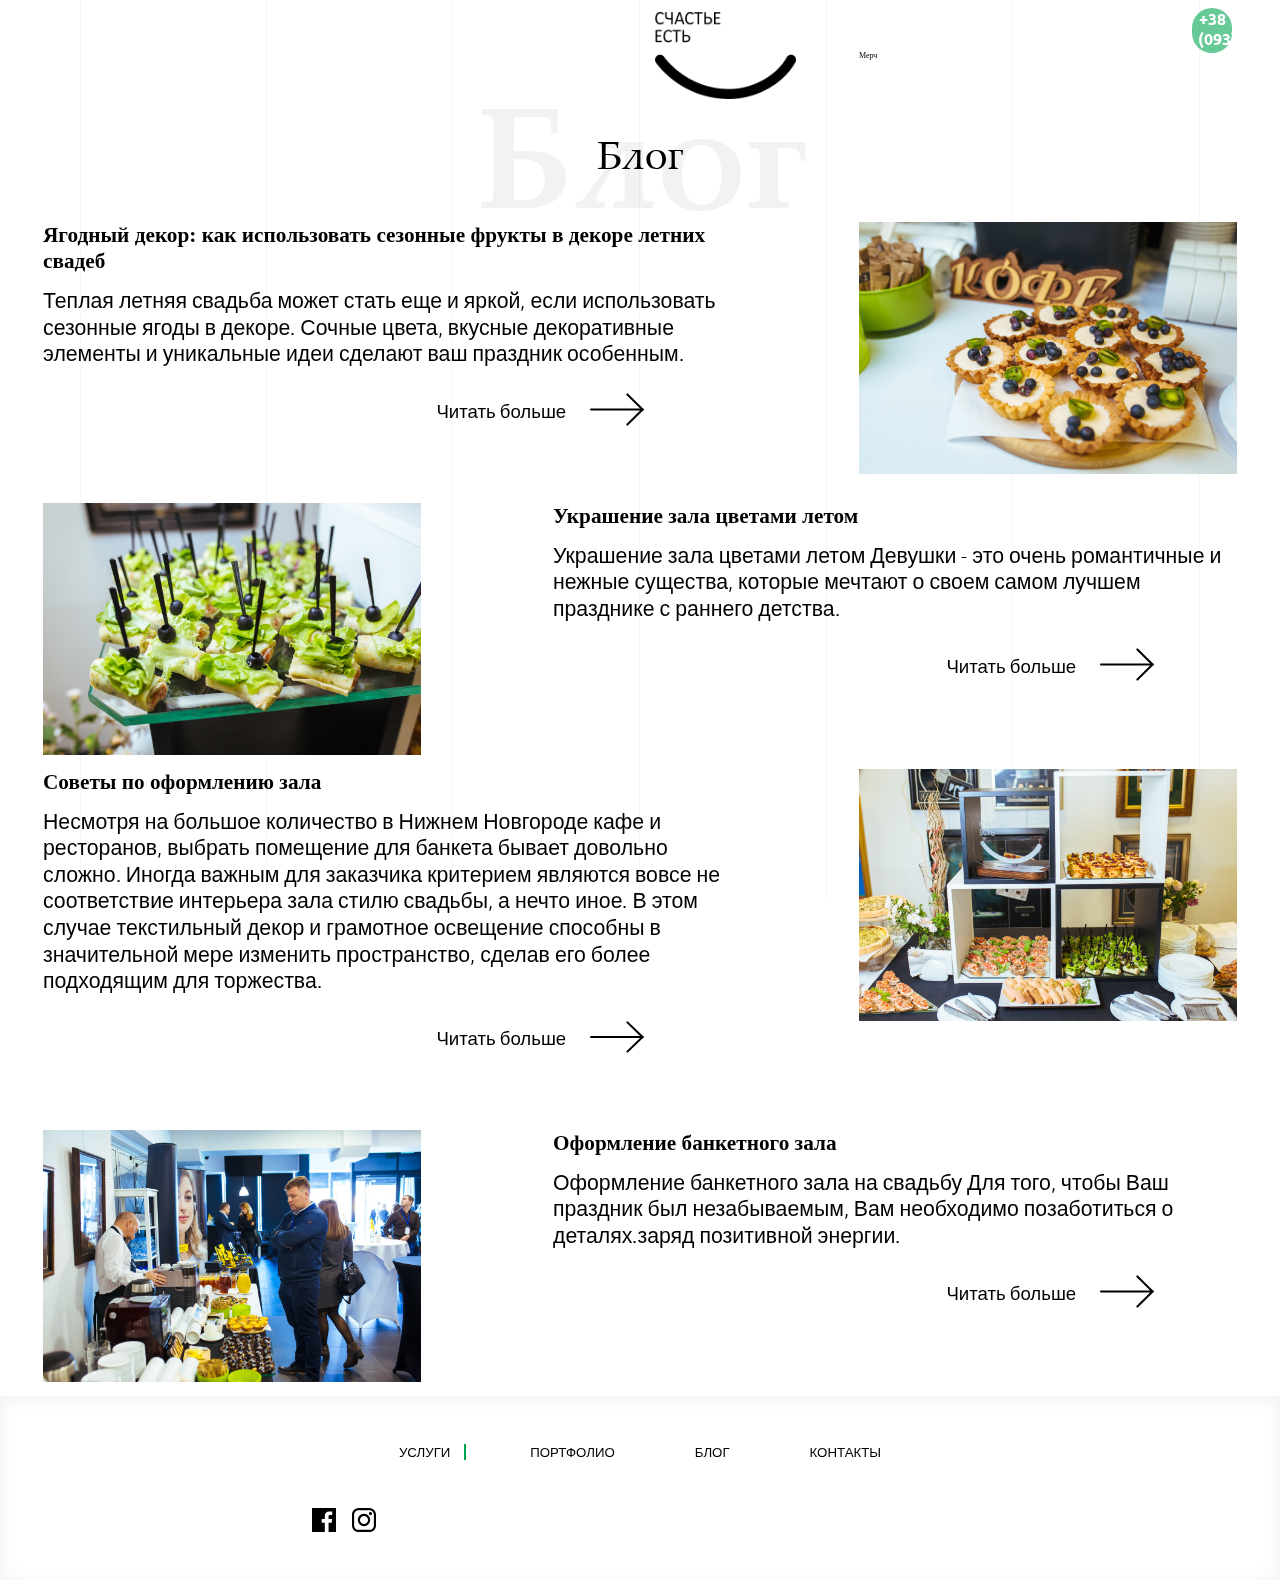
==== blog.html @ 28cbba03 "mobil view" ====
<!doctype html>
<html lang="en">
<head>
    <meta charset="UTF-8">
    <meta name="viewport"
          content="width=device-width, user-scalable=no, initial-scale=1.0, maximum-scale=1.0, minimum-scale=1.0">
    <meta http-equiv="X-UA-Compatible" content="ie=edge">
    <link rel="stylesheet" href="assest/fonts/palatino.css">
    <link rel="stylesheet" href="assest/fonts/ubuntu.css">
    <link rel="stylesheet" href="assest/css/reset.css">
    <link rel="stylesheet" href="assest/css/bootstrap-grid.min.css">
    <link rel="stylesheet" href="assest/css/style.css">
    <title>Catering</title>
</head>
<body>
<div class="main_wrapper">
    <header>
        <div class="container-fluid">
            <div class="row d-flex flex-row align-items-center ">
                <div class="col-3 d-block  col-md-6">
                    <div class=" d-md-none menu_burger menu_burger-js">
                        <p></p>
                    </div>
                    <div class="menu d-flex flex-column flex-md-row justify-content-md-between align-items-md-center">
                        <a class="menu_item" href="services.html">УСЛУГИ</a>
                        <a class="menu_item" href="portfolio.html">ПОРТФОЛИО</a>
                        <a class="menu_item" href="blog.html">БЛОГ</a>
                        <a class="menu_item" href="contacts.html">КОНТАКТЫ</a>
                        <a class="menu_item d-md-none" href="merch.html">МEРЧ</a>
                        <div class="menu_social d-md-none">
                            <div class="menu_social_icon">
                                <img src="assest/img/svg/facebook_black.svg" alt="">
                            </div>
                            <div class="menu_social_icon">
                                <img src="assest/img/svg/002-instagram-black.svg" alt="">
                            </div>
                        </div>
                    </div>

                </div>
                <div class="col-4 col-md-2">
                    <div class="logo_wrapper">
                        <img src="assest/img/svg/photo_2019-01-15_16-06-22.png" alt="">
                    </div>
                </div>
                <div class="d-none d-md-block col-md-2 justify-content-md-start align-items-md-center">
                    <div class="header_merch">Мерч</div>
                </div>
                <button class="btn header_btn">
                    <p class="button_text d-none d-md-block">+38 (093) 711 54 70</p>
                    <img src="assest/img/svg/phone-call_header.svg" class="header_call_icon d-md-none">
                </button>
            </div>
        </div>
    </header>
    <section class="blog">
        <div class="container-fluid">
            <div class="row">
                <div class="col-12 d-flex justify-content-center">
                    <h2 class="blog_title">Блог
                        <div class="bg_title">Блог</div>
                    </h2>
                </div>
            </div>
            <div class="row justify-content-md-between row-md-even-reverse">
                <div class="col-12 col-md-4">
                    <div class="blog_list_item_img">
                        <img src="assest/img/header.jpg" alt="">
                    </div>
                </div>
                <div class=" col-12 col-md-7">
                    <div class="blog_list_item_info">
                        <div class="blog_list_item_title">Ягодный декор: как использовать сезонные фрукты в декоре
                            летних свадеб
                        </div>
                        <div class="blog_list_item_text">Теплая летняя свадьба может стать еще и яркой, если
                            использовать сезонные ягоды в декоре. Сочные цвета, вкусные декоративные элементы и
                            уникальные идеи сделают ваш праздник особенным.
                        </div>
                        <a href="blog_article.html" class="blog_list_item_read">
                            <p>Читать больше</p>
                            <div class="blog_list_item_read_icon">
                                <img src="assest/img/svg/Group%2010.svg" alt="">
                            </div>
                        </a>
                    </div>
                </div>
            </div>
            <div class="row justify-content-md-between row-md-even-reverse">
                <div class="col-12 col-md-4">
                    <div class="blog_list_item_img">
                        <img src="assest/img/portholio%203.jpg" alt="">
                    </div>
                </div>
                <div class=" col-12 col-md-7">
                    <div class="blog_list_item_info">
                        <div class="blog_list_item_title">Украшение зала цветами летом</div>
                        <div class="blog_list_item_text">Украшение зала цветами летом Девушки - это очень романтичные и
                            нежные существа, которые мечтают о своем самом лучшем празднике с раннего детства.
                        </div>
                        <a href="blog_article.html" class="blog_list_item_read">
                            <p>Читать больше</p>
                            <div class="blog_list_item_read_icon">
                                <img src="assest/img/svg/Group%2010.svg" alt="">
                            </div>
                        </a>
                    </div>
                </div>
            </div>
            <div class="row justify-content-md-between row-md-even-reverse">
                <div class="col-12 col-md-4">
                    <div class="blog_list_item_img">
                        <img src="assest/img/portholio%202.jpg" alt="">
                    </div>
                </div>
                <div class=" col-12 col-md-7">
                    <div class="blog_list_item_info">
                        <div class="blog_list_item_title">Советы по оформлению зала</div>
                        <div class="blog_list_item_text">Несмотря на большое количество в Нижнем Новгороде кафе и
                            ресторанов, выбрать помещение для банкета бывает довольно сложно. Иногда важным для
                            заказчика критерием являются вовсе не соответствие интерьера зала стилю свадьбы, а нечто
                            иное. В этом случае текстильный декор и грамотное освещение способны в значительной мере
                            изменить пространство, сделав его более подходящим для торжества.
                        </div>
                        <a href="#" class="blog_list_item_read">
                            <p>Читать больше</p>
                            <div class="blog_list_item_read_icon">
                                <img src="assest/img/svg/Group%2010.svg" alt="">
                            </div>
                        </a>
                    </div>
                </div>

            </div>
            <div class="row justify-content-md-between row-md-even-reverse">
                <div class="col-12 col-md-4">
                    <div class="blog_list_item_img">
                        <img src="assest/img/portholio%204.jpg" alt="">
                    </div>
                </div>
                <div class="col-12 col-md-7">
                    <div class="blog_list_item_info">
                        <div class="blog_list_item_title">Оформление банкетного зала</div>
                        <div class="blog_list_item_text">Оформление банкетного зала на свадьбу Для того, чтобы Ваш
                            праздник был незабываемым, Вам необходимо позаботиться о деталях.заряд позитивной энергии.
                        </div>
                        <a href="#" class="blog_list_item_read">
                            <p>Читать больше</p>
                            <div class="blog_list_item_read_icon">
                                <img src="assest/img/svg/Group%2010.svg" alt="">
                            </div>
                        </a>
                    </div>
                </div>
            </div>
        </div>
    </section>
    <footer class="footer">
        <div class="container-fluid">
            <div class="row">
                <div class="col-12 col-md-6 m-md-auto d-flex justify-content-around">
                    <a href="" class="footer_link">УСЛУГИ</a>
                    <a href="" class="footer_link">ПОРТФОЛИО</a>
                    <a href="" class="footer_link">БЛОГ</a>
                    <a href="" class="footer_link">КОНТАКТЫ</a>
                </div>
            </div>
            <div class="row">
                <div class="col-12 col-md-6 d-flex  align-items-md-center justify-content-center">
                    <div class="footer_social_icon"><img src="assest/img/svg/facebook_black.svg" alt=""></div>
                    <div class="footer_social_icon"><img src="assest/img/svg/002-instagram-black.svg" alt=""></div>
                </div>
            </div>
        </div>
    </footer>
</div>
<!-----------------Pop_up--------------------->


<!------------------Scripts------------------->
<div class="wrapper_main_bg">
    <div class="main_bg_col"></div>
    <div class="main_bg_col"></div>
    <div class="main_bg_col"></div>
    <div class="main_bg_col"></div>
    <div class="main_bg_col d-none d-md-block"></div>
    <div class="main_bg_col d-none d-md-block"></div>

</div>
<script src="assest/js/jquery.js"></script>
<script type="text/javascript" src="assest/js/slick/slick.min.js"></script>
<script src="assest/js/script.js"></script>
</body>
</html>
---- assest/fonts/palatino.css ----
@font-face {
    font-family: 'Palatino Linotype';
    font-style: normal;
    font-weight: 400;
    src: local('Palatino Linotype Regular'), local('Palatino Linotype Regular'),
    url('pala.ttf') format('truetype'); /* Safari, Android, iOS */
}

@font-face {
    font-family: 'Palatino Linotype';
    font-style: normal;
    font-weight: 700;
    src: local('Palatino Linotype Bold'), local('Palatino Linotype Bold'),
    url('palab.ttf') format('truetype'); /* Safari, Android, iOS */
}
---- assest/fonts/ubuntu.css ----
/* ubuntu-300 - latin */
@font-face {
    font-family: 'Ubuntu';
    font-style: normal;
    font-weight: 300;
    src: local('Ubuntu Light'), local('Ubuntu-Light'),
    url('ubuntu-v13-latin-300.woff2') format('woff2'), /* Chrome 26+, Opera 23+, Firefox 39+ */
    url('ubuntu-v13-latin-300.woff') format('woff'); /* Chrome 6+, Firefox 3.6+, IE 9+, Safari 5.1+ */
}
/* ubuntu-300italic - latin */
@font-face {
    font-family: 'Ubuntu';
    font-style: italic;
    font-weight: 300;
    src: local('Ubuntu Light Italic'), local('Ubuntu-LightItalic'),
    url('ubuntu-v13-latin-300italic.woff2') format('woff2'), /* Chrome 26+, Opera 23+, Firefox 39+ */
    url('ubuntu-v13-latin-300italic.woff') format('woff'); /* Chrome 6+, Firefox 3.6+, IE 9+, Safari 5.1+ */
}
/* ubuntu-italic - latin */
@font-face {
    font-family: 'Ubuntu';
    font-style: italic;
    font-weight: 400;
    src: local('Ubuntu Italic'), local('Ubuntu-Italic'),
    url('ubuntu-v13-latin-italic.woff2') format('woff2'), /* Chrome 26+, Opera 23+, Firefox 39+ */
    url('ubuntu-v13-latin-italic.woff') format('woff'); /* Chrome 6+, Firefox 3.6+, IE 9+, Safari 5.1+ */
}
/* ubuntu-regular - latin */
@font-face {
    font-family: 'Ubuntu';
    font-style: normal;
    font-weight: 400;
    src: local('Ubuntu Regular'), local('Ubuntu-Regular'),
    url('ubuntu-v13-latin-regular.woff2') format('woff2'), /* Chrome 26+, Opera 23+, Firefox 39+ */
    url('ubuntu-v13-latin-regular.woff') format('woff'); /* Chrome 6+, Firefox 3.6+, IE 9+, Safari 5.1+ */
}
/* ubuntu-500 - latin */
@font-face {
    font-family: 'Ubuntu';
    font-style: normal;
    font-weight: 500;
    src: local('Ubuntu Medium'), local('Ubuntu-Medium'),
    url('ubuntu-v13-latin-500.woff2') format('woff2'), /* Chrome 26+, Opera 23+, Firefox 39+ */
    url('ubuntu-v13-latin-500.woff') format('woff'); /* Chrome 6+, Firefox 3.6+, IE 9+, Safari 5.1+ */
}
/* ubuntu-500italic - latin */
@font-face {
    font-family: 'Ubuntu';
    font-style: italic;
    font-weight: 500;
    src: local('Ubuntu Medium Italic'), local('Ubuntu-MediumItalic'),
    url('ubuntu-v13-latin-500italic.woff2') format('woff2'), /* Chrome 26+, Opera 23+, Firefox 39+ */
    url('ubuntu-v13-latin-500italic.woff') format('woff'); /* Chrome 6+, Firefox 3.6+, IE 9+, Safari 5.1+ */
}
/* ubuntu-700 - latin */
@font-face {
    font-family: 'Ubuntu';
    font-style: normal;
    font-weight: 700;
    src: local('Ubuntu Bold'), local('Ubuntu-Bold'),
    url('ubuntu-v13-latin-700.woff2') format('woff2'), /* Chrome 26+, Opera 23+, Firefox 39+ */
    url('ubuntu-v13-latin-700.woff') format('woff'); /* Chrome 6+, Firefox 3.6+, IE 9+, Safari 5.1+ */
}
/* ubuntu-700italic - latin */
@font-face {
    font-family: 'Ubuntu';
    font-style: italic;
    font-weight: 700;
    src: local('Ubuntu Bold Italic'), local('Ubuntu-BoldItalic'),
    url('ubuntu-v13-latin-700italic.woff2') format('woff2'), /* Chrome 26+, Opera 23+, Firefox 39+ */
    url('ubuntu-v13-latin-700italic.woff') format('woff'); /* Chrome 6+, Firefox 3.6+, IE 9+, Safari 5.1+ */
}
---- assest/css/style.css ----
body, html, * {
  font-size: 10px;
  color: #000;
}
@media screen and (max-width: 1680px) {
  body, html, * {
    font-size: 8px;
  }
}
@media screen and (max-width: 1200px) {
  body, html, * {
    font-size: 6px;
  }
}

a {
  cursor: pointer;
  text-decoration: none;
}
a a:hover {
  text-decoration: none;
}

.btn {
  cursor: pointer;
  background-color: #00A651;
  height: 40px;
  font-family: "Ubuntu", sans-serif;
  border-radius: 20px;
  border: none;
  outline: none;
}
@media screen and (min-width: 767px) {
  .btn {
    height: 45px;
    width: auto;
  }
}
.btn p {
  font-weight: 700;
  color: #fff;
  font-size: 2rem;
  line-height: 2.5rem;
}

h2 {
  font-size: 4rem;
  line-height: 5rem;
  font-family: "Palatino Linotype", sans-serif;
  color: #000;
  position: relative;
  font-weight: 300;
}
@media screen and (min-width: 767px) {
  h2 {
    font-size: 7rem;
    line-height: 8.66rem;
  }
}
@media screen and (min-width: 767px) and (min-width: 992px) {
  h2 {
    font-size: 5rem;
    line-height: 6.7rem;
  }
}

.bg_title {
  font-size: 18rem;
  font-family: "Palatino Linotype", sans-serif;
  color: #000;
  font-weight: 700;
  opacity: 0.05;
  position: absolute;
  text-align: center;
  top: 50%;
  left: -15rem;
  transform: translate(0%, -50%);
  white-space: nowrap;
}

.wrapper_main_bg {
  padding: 0 6rem;
  position: fixed;
  z-index: -1;
  top: 0;
  left: 0;
  width: 100vw;
  height: 100%;
  display: flex;
}
@media screen and (min-width: 992px) {
  .wrapper_main_bg {
    padding: 0 13.33rem;
  }
}
@media screen and (min-width: 992px) and (min-width: 992px) {
  .wrapper_main_bg {
    padding: 0 10rem;
  }
}

.main_bg_col {
  width: 25%;
  border-right: 1px solid #F5F7FB;
}
@media screen and (min-width: 992px) {
  .main_bg_col {
    width: calc(100% / 6);
  }
}
.main_bg_col:first-child {
  border-left: 1px solid #F5F7FB;
}

header {
  padding: 0 3.5rem;
  padding-top: 1.5rem;
  padding-bottom: 1.5rem;
  position: fixed;
  top: 0;
  left: 0;
  z-index: 100;
  width: 100vw;
  transition: background-color 500ms;
}

.menu_burger {
  position: relative;
  width: 10vw;
  height: 10vw;
  display: flex;
  justify-content: center;
  align-items: center;
  z-index: 110;
}
.menu_burger p {
  width: 100%;
  height: 2px;
  background-color: #000;
  position: relative;
}
.menu_burger p:after {
  content: "";
  width: 100%;
  position: absolute;
  height: 2px;
  left: 0;
  background-color: #000;
  top: -10px;
}
.menu_burger p:before {
  content: "";
  width: 100%;
  position: absolute;
  height: 2px;
  left: 0;
  background-color: #000;
  top: 10px;
}

.menu {
  padding-top: 26rem;
  position: fixed;
  width: 100vw;
  height: 100%;
  top: 0;
  left: -100vw;
  z-index: 100;
  background-color: #fff;
  transition: 500ms;
}
.menu_item {
  font-family: "Ubuntu", sans-serif;
  font-size: 4rem;
  line-height: 5rem;
  color: #000;
  margin-bottom: 5vh;
  text-align: center;
}
.menu_item:last-child {
  margin-bottom: 0;
}
.menu_open {
  left: 0;
}
.menu_social {
  position: absolute;
  bottom: 6vh;
  left: 0;
  width: 100%;
  display: flex;
  flex-direction: row;
  justify-content: center;
}
.menu_social:before {
  content: "";
  position: absolute;
  top: -100%;
  left: 50%;
  width: 80%;
  height: 1px;
  background-color: #000;
  transform: translate(-50%, -50%);
}
.menu_social_icon {
  width: 3rem;
  height: 3rem;
  margin-right: 3rem;
}
.menu_social_icon:last-child {
  margin-right: 0;
}
.menu_social_icon img {
  width: 100%;
  height: auto;
}

.logo_wrapper {
  position: relative;
  padding-top: 50%;
  z-index: 110;
}
.logo_wrapper img {
  position: absolute;
  top: 0;
  left: 0;
  width: auto;
  height: 100%;
}

.header_btn {
  opacity: 0.6;
  position: absolute;
  z-index: 110;
  right: 6rem;
  top: 1rem;
  width: 40px;
}

.services {
  margin-top: 10rem;
  margin-bottom: 5rem;
  padding: 0 3.5rem;
}
.services_title {
  text-align: center;
  margin-bottom: 5rem;
}
.services_wrapper_item {
  position: relative;
  display: flex;
  flex-direction: column;
  justify-content: center;
  margin-bottom: 3rem;
  height: 15vh;
}
.services_wrapper_item_img {
  position: relative;
  width: auto;
  height: 60%;
  margin-bottom: 3rem;
}
.services_wrapper_item_img img {
  position: absolute;
  top: 50%;
  left: 50%;
  transform: translate(-50%, -50%);
  width: 100%;
  height: 100%;
}
.services_wrapper_item p {
  width: 100%;
  height: 25%;
  text-align: center;
  font-size: 2rem;
  line-height: 2.5rem;
  font-family: "Ubuntu", sans-serif;
  color: #000;
}

.services_icon_more {
  margin: auto;
  height: 15vw;
  width: 15vw;
  border: 2px solid #00A651;
  margin-bottom: 3rem;
  display: flex;
  justify-content: center;
  align-items: center;
}
.services_icon_more p {
  width: 40%;
  height: 100%;
  position: relative;
}
.services_icon_more p:before {
  content: "";
  width: 100%;
  height: 2px;
  background-color: #00A651;
  position: absolute;
  top: 35%;
  right: 0%;
  transform: rotate(45deg);
}
.services_icon_more p:after {
  content: "";
  width: 100%;
  height: 2px;
  background-color: #00A651;
  position: absolute;
  top: 60%;
  right: 0%;
  transform: rotate(-45deg);
}

.about_us {
  padding: 0 2.5rem;
  padding-top: 10rem;
  padding-bottom: 13.33rem;
  position: relative;
  overflow: hidden;
}
.about_us_title {
  display: none;
}
.about_us_title_mobile {
  font-size: 4rem;
  line-height: 5rem;
  margin-bottom: 6rem;
  position: relative;
}
.about_us_title_mobile:after {
  content: "";
  width: 50%;
  height: 1px;
  background-color: #000;
  position: absolute;
  top: 50%;
  right: 0%;
}
.about_us_subtitle {
  width: 90%;
  font-family: "Ubuntu", sans-serif;
  font-size: 2.66rem;
  line-height: 4rem;
  margin-bottom: 5rem;
}
.about_us_img {
  width: 100%;
  position: relative;
  padding-top: 20vh;
  overflow: hidden;
  margin-bottom: 2rem;
}
.about_us_img > img {
  width: 100%;
  position: absolute;
  top: 50%;
  left: 50%;
  transform: translate(-50%, -50%);
}
.about_us_bg_logo {
  pointer-events: none;
  position: absolute;
  width: 40vw;
  left: 6rem;
  bottom: -6rem;
  opacity: 0.28;
  transform: rotate(-45deg);
}
.about_us_bg_logo img {
  width: 100%;
}
.about_us_wrapper_info_text {
  width: 80%;
  height: 16rem;
  overflow: hidden;
}
.about_us_wrapper_info_text p {
  font-size: 2.66rem;
  line-height: 4rem;
  color: #818181;
}
.about_us_wrapper_info_text_open {
  height: auto;
}
.about_us_read_more {
  font-family: "Ubuntu", sans-serif;
  font-size: 2.66rem;
  line-height: 4rem;
  text-decoration: underline;
  color: #000;
}
.about_us_bg_title {
  left: auto;
  right: -20rem;
}

.portfolio {
  padding: 0 6rem;
  width: 100vw;
  padding-bottom: 13.3rem;
  overflow: hidden;
}
.portfolio_title {
  text-align: center;
  margin-bottom: 6rem;
}
.portfolio_category {
  display: flex;
  flex-direction: row;
  flex-wrap: nowrap;
  overflow: hidden;
  margin: 0rem -6rem;
  padding-left: 6rem;
  margin-bottom: 8.33rem;
}
.portfolio_category_item {
  padding: 0 3rem;
  padding-bottom: 2rem;
  font-family: "Ubuntu", sans-serif;
  font-size: 2rem;
  line-height: 3.66rem;
  white-space: nowrap;
}
.portfolio_category_item:first-child {
  margin-left: 0;
}
.portfolio_category_item_active {
  border-bottom: 2px solid #000;
}

.portfolio_slider {
  margin: 0 -6rem;
}
.portfolio_slider_wrapper_img {
  height: 25vh;
  margin: 0 1rem;
  position: relative;
  overflow: hidden;
  transition: height 500ms;
}
.portfolio_slider_wrapper_img:after {
  content: "";
  width: 100%;
  height: 100%;
  position: absolute;
  top: 0;
  left: 0;
  background-color: #ffffff;
  opacity: 0.5;
  transition: opacity 500ms 500ms;
}
.portfolio_slider_wrapper_img > img {
  position: absolute;
  top: 50%;
  left: 50%;
  transform: translate(-50%, -50%);
  width: auto;
  height: 100%;
}

.slick-center .portfolio_slider_wrapper_img {
  height: 35vh;
  transition: height 500ms;
}
.slick-center .portfolio_slider_wrapper_img:after {
  opacity: 0;
  transition: 100ms;
}

.slick-track {
  min-height: 35vh;
}

.slick_main_portfolio_prev {
  position: absolute;
  bottom: 0;
  left: calc(11rem - 8vh);
  transform: rotate(180deg);
  width: 8vh;
  height: 9vh;
  background-color: #000;
  z-index: 50;
  outline: none;
  border: none;
}
.slick_main_portfolio_prev:before {
  content: "";
  width: 50%;
  height: 2px;
  position: absolute;
  background-color: #fff;
  top: 35%;
  left: 50%;
  transform: translate(-50%, -50%) rotate(45deg);
}
.slick_main_portfolio_prev:after {
  content: "";
  width: 50%;
  height: 2px;
  position: absolute;
  background-color: #fff;
  top: 65%;
  left: 50%;
  transform: translate(-50%, -50%) rotate(-45deg);
}

.slick_main_portfolio_next {
  position: absolute;
  bottom: 0;
  right: calc(11rem - 8vh);
  width: 8vh;
  height: 9vh;
  background-color: #000;
  z-index: 50;
  outline: none;
  border: none;
}
.slick_main_portfolio_next:before {
  content: "";
  width: 50%;
  height: 2px;
  position: absolute;
  background-color: #fff;
  top: 35%;
  left: 50%;
  transform: translate(-50%, -50%) rotate(45deg);
}
.slick_main_portfolio_next:after {
  content: "";
  width: 50%;
  height: 2px;
  position: absolute;
  background-color: #fff;
  top: 65%;
  left: 50%;
  transform: translate(-50%, -50%) rotate(-45deg);
}

.reviews {
  padding: 0 6rem;
  margin-bottom: 13.33rem;
}
.reviews_title {
  position: relative;
  text-align: center;
  margin-bottom: 6rem;
}
.reviews_title_logo {
  position: absolute;
  top: 0;
  left: 8%;
  width: 30%;
}
.reviews_title_logo img {
  width: 100%;
  height: auto;
}
.reviews_slider_item {
  margin-bottom: 5rem;
}
.reviews_slider_item_img {
  width: 100%;
  height: auto;
  position: relative;
  padding-top: 100%;
  overflow: hidden;
  margin-bottom: 2rem;
}
.reviews_slider_item_img img {
  position: absolute;
  top: 50%;
  left: 50%;
  transform: translate(-50%, -50%);
  width: 100%;
  height: auto;
}
.reviews_slider_item_info_num {
  font-size: 5rem;
  line-height: 6rem;
  font-family: "Ubuntu", sans-serif;
  color: #000;
}
.reviews_slider_item_info_name {
  font-size: 4rem;
  line-height: 4rem;
  font-family: "Ubuntu", sans-serif;
  color: #000;
  margin-bottom: 1.5rem;
}
.reviews_slider_item_info_text {
  font-size: 2.66rem;
  line-height: 3.33rem;
  font-family: "Ubuntu", sans-serif;
  color: #000;
}

.wrapper_form {
  overflow: hidden;
  padding: 6rem;
  width: auto;
  height: 100%;
  position: relative;
  z-index: 1;
}
.wrapper_form .form_bg {
  width: 100%;
  height: 100%;
  position: absolute;
  top: 0;
  left: 0;
}
.wrapper_form .form_bg:before {
  content: "";
  position: absolute;
  top: 0;
  left: 0;
  z-index: 1;
  width: 100%;
  height: 100%;
  background-color: rgba(255, 255, 255, 0.8);
}
.wrapper_form .form_bg img {
  width: auto;
  height: 100%;
  position: absolute;
  top: 50%;
  left: 50%;
  transform: translate(-50%, -50%);
  z-index: -1;
}

.form {
  position: relative;
  z-index: 2;
}
.form_title {
  position: relative;
  z-index: 2;
  font-family: "Ubuntu", sans-serif;
  font-size: 4rem;
  line-height: 5rem;
  color: #00A651;
  padding-bottom: 3.33rem;
  text-align: center;
  margin-bottom: 8rem;
}
.form_title:after {
  content: "";
  background-color: #00A651;
  width: 50%;
  height: 2px;
  position: absolute;
  bottom: 0;
  left: 50%;
  transform: translate(-50%, -50%);
}
.form_input {
  width: 100%;
  margin-bottom: 5vh;
  position: relative;
}
.form_input input {
  width: 100%;
  background-color: transparent;
  border: none;
  border-bottom: 1px solid #000;
  outline: none;
  font-size: 3rem;
  line-height: 3rem;
  color: #000;
  text-indent: 2rem;
}
.form_input input:placeholder-shown + label {
  opacity: 0;
}
.form_input input:invalid {
  border-bottom: 1px solid #E20047;
}
.form_input input:valid + .form_input_property {
  opacity: 1;
}
.form_input label {
  opacity: 1;
  position: absolute;
  top: -2rem;
  left: 0;
  font-family: "Ubuntu", sans-serif;
  font-weight: 300;
  font-size: 3.33rem;
  line-height: 3.33rem;
  color: #000;
  pointer-events: none;
}
.form_input_property {
  opacity: 0;
  height: 80%;
  width: 5%;
  position: absolute;
  top: 45%;
  right: 3%;
  transform: translate(-50%, -50%);
}
.form_input_property img {
  width: auto;
  height: 100%;
}

.btn_form {
  width: 100%;
  font-size: 2.66rem;
  line-height: 3.5rem;
  color: #fff;
}

.footer {
  padding: 6rem;
  box-shadow: inset 0 2px 20px rgba(0, 0, 0, 0.06);
}
.footer_link {
  margin-bottom: 6rem;
  font-size: 1.66rem;
  line-height: 2rem;
  font-family: "Ubuntu", sans-serif;
  color: #000;
}
.footer_link:first-child {
  position: relative;
}
.footer_link:first-child:before {
  content: "";
  position: absolute;
  top: 0;
  right: -30%;
  width: 2px;
  height: 100%;
  background-color: #00A651;
}
@media screen and (max-width: 350px) {
  .footer_link:first-child:before {
    right: -15%;
  }
}
.footer_social_icon {
  width: 3rem;
  height: 3rem;
}
.footer_social_icon img {
  width: 100%;
  height: auto;
}
.footer_social_icon:first-child {
  margin-right: 2rem;
}

.blog {
  padding: 0 3.5rem;
  padding-top: 16rem;
  position: relative;
  overflow: hidden;
}
.blog_title {
  margin-bottom: 5rem;
}
.blog_list_item_img {
  margin-bottom: 1.5rem;
}
.blog_list_item_img img {
  width: 100%;
  height: auto;
}
.blog_list_item_info {
  margin-bottom: 9.33rem;
}
.blog_list_item_title {
  margin-bottom: 1.5rem;
  font-size: 2.66rem;
  line-height: 3.33rem;
  color: #000;
  font-weight: 600;
}
.blog_list_item_text {
  font-size: 2.66rem;
  line-height: 3.33rem;
  font-weight: 300;
  font-family: "Ubuntu", sans-serif;
  margin-bottom: 3.33rem;
}
.blog_list_item_read {
  display: flex;
  flex-direction: row;
  justify-content: flex-end;
  align-items: center;
}
.blog_list_item_read p {
  font-family: "Ubuntu", sans-serif;
  line-height: 2.66rem;
  font-size: 2.33rem;
  font-weight: 500;
}
.blog_list_item_read_icon {
  height: 100%;
  width: 20%;
  margin-left: 3rem;
}
.blog_list_item_read_icon img {
  width: auto;
  height: 100%;
}

@media screen and (min-height: 767px) {
  .row-md-even-reverse:nth-child(even) {
    flex-direction: row-reverse;
  }
}

.blog_article {
  padding: 0 3.5rem;
  padding-top: 16rem;
}
.blog_article_slider {
  margin-bottom: 8.33rem;
}
.blog_article_slider_item img {
  width: 100%;
  height: auto;
}
.blog_article_info {
  margin-bottom: 10rem;
}
.blog_article_info h3 {
  width: 80%;
  font-family: "Ubuntu", sans-serif;
  font-size: 3rem;
  line-height: 3.66rem;
  color: #000;
  margin-bottom: 1.5rem;
  font-weight: 500;
}
.blog_article_info p {
  font-size: 2.66rem;
  font-family: "Ubuntu", sans-serif;
  font-weight: 300;
  line-height: 3.33rem;
  color: #000;
  margin-bottom: 5rem;
}

.other_articles {
  position: relative;
  padding: 5rem 3.5rem;
  background-color: rgba(0, 166, 81, 0.1);
}
.other_articles_box_title {
  position: relative;
}
.other_articles_title {
  padding-bottom: 2rem;
  margin-bottom: 5rem;
  position: relative;
}
.other_articles_title:after {
  content: "";
  position: absolute;
  bottom: 0;
  left: 0;
  width: 70%;
  height: 1px;
  background-color: #000;
}
.other_articles_bg_logo {
  width: 15rem;
  height: auto;
  position: absolute;
  top: -25%;
  right: -4rem;
  opacity: 0.5;
  transform: rotate(-30deg);
}
.other_articles_bg_logo img {
  width: 100%;
  height: auto;
}
.other_articles_list_item_img {
  overflow: hidden;
  position: relative;
  height: 13rem;
}
.other_articles_list_item_img img {
  position: absolute;
  top: 50%;
  left: 50%;
  width: 100%;
  height: auto;
  transform: translate(-50%, -50%);
}
.other_articles_list_item_title {
  min-height: 7.5rem;
  padding: 1rem 2rem;
  background-color: #F5F9FD;
}
.other_articles_list_item_title p {
  width: 70%;
  font-size: 2.33rem;
  font-family: "Ubuntu", sans-serif;
  font-weight: 300;
  line-height: 2.66rem;
  color: #000;
}

.page_portfolio {
  padding: 0 3.5rem;
  padding-top: 16rem;
  position: relative;
  overflow: hidden;
}
.page_portfolio_title {
  text-align: center;
  position: relative;
  margin-bottom: 5rem;
}
.page_portfolio_list {
  margin-bottom: 8.33rem;
}
.page_portfolio_list_item {
  font-family: "Ubuntu", sans-serif;
  font-size: 3rem;
  line-height: 3.66rem;
  color: #000;
  margin-bottom: 2vh;
  position: relative;
}
.page_portfolio_list_item:last-child {
  margin-bottom: 0;
}
.page_portfolio_list_item_active:after {
  content: "";
  width: 15rem;
  height: 1px;
  background-color: #000;
  position: absolute;
  right: -10%;
  top: 50%;
  transform: translate(0%, -50%);
}

.categories {
  padding: 0 3.5rem;
}
.categories_item {
  display: block;
  position: relative;
  margin-bottom: 8.33rem;
}
.categories_item_img {
  padding-top: 100%;
  width: 100%;
  position: relative;
  overflow: hidden;
}
.categories_item_img img {
  position: absolute;
  top: 50%;
  left: 50%;
  transform: translate(-50%, -50%);
  width: auto;
  height: 100%;
  z-index: 1;
}
.categories_item_title {
  padding: 1rem 3rem;
  position: absolute;
  bottom: 0;
  left: 0;
  background-color: #fff;
  width: 70%;
  height: 5rem;
  font-family: "Ubuntu", sans-serif;
  font-size: 2.66rem;
  line-height: 3.33rem;
  display: flex;
  align-items: center;
  z-index: 2;
}

.portfolio_article_main {
  padding: 0 6rem;
  padding-top: 16rem;
}
.portfolio_article_main_img {
  position: relative;
  overflow: hidden;
  height: 30vh;
  margin: 0 calc(-6rem - 15px);
  margin-bottom: 4rem;
}
.portfolio_article_main_img img {
  position: absolute;
  top: 50%;
  left: 50%;
  transform: translate(-50%, -50%);
  width: 100%;
  height: auto;
  z-index: 1;
}
.portfolio_article_main_img_title {
  width: 100%;
  position: relative;
  padding: 1.5rem 2rem;
  margin: 0 6rem;
  background-color: #fff;
  font-size: 3.66rem;
  line-height: 5rem;
  font-family: "Palatino Linotype", sans-serif;
  color: #000;
  text-align: center;
  z-index: 2;
  font-weight: 600;
}
.portfolio_article_main_text p {
  font-size: 2.66rem;
  font-family: "Palatino Linotype", sans-serif;
  font-weight: 400;
  line-height: 3.33rem;
  color: #000;
  margin-bottom: 1.5rem;
}
.portfolio_article_main_text p:last-child {
  margin-bottom: 5rem;
}
.portfolio_article_main_button button {
  width: 100%;
  font-size: 3rem;
  font-family: "Palatino Linotype", sans-serif;
  font-weight: 400;
  color: #fff;
  margin-bottom: 10rem;
}
.portfolio_article_main_button_logo {
  position: absolute;
  bottom: 8rem;
  left: -3rem;
  width: 20%;
  height: 5rem;
}
.portfolio_article_main_button_logo img {
  width: 100%;
}

.portfolio_article_question_title {
  font-family: "Ubuntu", sans-serif;
  font-size: 4rem;
  line-height: 5rem;
  color: #000;
  font-weight: 600;
  margin-bottom: 8rem;
}
.portfolio_article_question_img {
  position: relative;
  overflow: hidden;
  height: 25vh;
  margin-bottom: 3rem;
}
.portfolio_article_question_img img {
  position: absolute;
  width: 100%;
  height: auto;
  top: 50%;
  left: 50%;
  transform: translate(-50%, -50%);
}

.portfolio_info_title {
  font-family: "Ubuntu", sans-serif;
  font-weight: 700;
  font-size: 3rem;
  line-height: 3.66rem;
  color: #555555;
  margin-bottom: 1.5rem;
}
.portfolio_info_text p {
  font-family: "Ubuntu", sans-serif;
  font-size: 2.66rem;
  line-height: 3.33rem;
  color: #555555;
  margin-bottom: 1.5rem;
}
.portfolio_info_text p:last-child {
  margin-bottom: 8.33rem;
}

.gallery_slider {
  padding: 0 6rem;
  margin-bottom: 13.33rem;
}
.gallery_slider_title {
  text-align: center;
  margin-bottom: 5rem;
}

.contacts {
  padding: 0 3.5rem;
  padding-top: 16rem;
}
.contacts_title {
  margin-bottom: 5rem;
}
.contacts_subtitle {
  font-family: "Ubuntu", sans-serif;
  font-size: 2.66rem;
  line-height: 3.33rem;
  color: #000;
  font-weight: 400;
  margin-bottom: 1.5rem;
}
.contacts_img {
  position: relative;
  overflow: hidden;
  padding-top: 60%;
  margin-bottom: 5rem;
}
.contacts_img img {
  width: 100%;
  height: auto;
  position: absolute;
  top: 50%;
  left: 50%;
  transform: translate(-50%, -50%);
}
.contacts_icon {
  width: 3rem;
  height: 3rem;
  margin-right: 5rem;
}
.contacts_icon img {
  width: 100%;
  height: auto;
}
.contacts_info {
  margin-bottom: 3rem;
}
.contacts_info:last-child {
  margin-bottom: 10rem;
}
.contacts_info p {
  font-size: 2.66rem;
  font-family: "Ubuntu", sans-serif;
  line-height: 3.33rem;
  color: #000;
}
.contacts_map {
  height: 30vh;
  margin-bottom: 10rem;
}
.contacts_map iframe {
  width: 100%;
  height: 100%;
}
.contacts_form {
  padding: 0;
}
.contacts_form_title {
  color: #000;
  text-align: left;
}
.contacts_form_title:after {
  left: 25%;
}

.services_list {
  padding: 0 3.5rem;
  padding-top: 16rem;
}
.services_list_item {
  width: 100%;
  position: relative;
}
.services_list_item_img {
  width: 100%;
  height: auto;
  padding-top: 25vh;
  position: relative;
  overflow: hidden;
}
.services_list_item_img img {
  position: absolute;
  top: 50%;
  left: 50%;
  transform: translate(-50%, -50%);
  width: 100%;
  z-index: 1;
}
.services_list_item_info {
  padding: 1.5rem;
  overflow: hidden;
  width: 100%;
  height: 7rem;
  max-height: 30rem;
  background-color: #F5F9FD;
}
.services_list_item_title {
  font-family: "Palatino Linotype", sans-serif;
  font-weight: 400;
  font-size: 3rem;
  line-height: 5rem;
  margin-bottom: 2rem;
  color: #000;
}

.service_main {
  position: relative;
  margin-top: 16rem;
  margin-bottom: 10rem;
  height: calc(100vh - 16rem);
  overflow: hidden;
}
.service_main_img {
  position: absolute;
  width: 100%;
  height: 100%;
  z-index: 1;
}
.service_main_img img {
  position: absolute;
  top: 50%;
  left: 50%;
  transform: translate(-50%, -50%);
  width: auto;
  height: 100%;
}
.service_main_title {
  margin-top: 25vh;
  position: relative;
  z-index: 2;
}
.service_main_title p {
  max-width: 100vw;
  padding: 1rem 6rem;
  display: inline-block;
  font-family: "Palatino Linotype", sans-serif;
  font-size: 4rem;
  line-height: 5rem;
  color: #000;
  background-color: #fff;
}
.service_main_subtitle {
  position: relative;
  z-index: 2;
  background-color: #fff;
  max-width: 100vw;
  display: inline-block;
}
.service_main_subtitle p {
  max-width: 100%;
  padding: 1rem 6rem;
  font-weight: 300;
  font-family: "Ubuntu", sans-serif;
  font-size: 2.66rem;
  line-height: 4rem;
  color: #000;
}
.service_main_order {
  position: relative;
  padding: 1rem 6rem;
  z-index: 2;
  width: 70%;
  background-color: #fff;
  display: flex;
  flex-direction: row;
  align-items: center;
}
.service_main_order:before {
  content: "";
  position: absolute;
  width: 2px;
  height: 80%;
  top: 50%;
  left: 3rem;
  transform: translate(-50%, -50%);
  background-color: #00A651;
}
.service_main_order p {
  display: inline-block;
  font-family: "Ubuntu", sans-serif;
  font-size: 3rem;
  line-height: 4rem;
  font-weight: 500;
  color: #000;
  margin-right: 10vw;
}
.service_main_order_icon {
  display: inline-block;
}
.service_main_order_icon img {
  width: auto;
  height: 100%;
}

.catering {
  padding: 0 3.5rem;
  position: relative;
  padding-bottom: 13rem;
}
.catering_left_text {
  position: absolute;
  top: 20rem;
  left: 3rem;
  transform: translate(-50%, -50%) rotate(-90deg);
}
.catering_left_text p {
  color: #D9D9D9;
  font-size: 5rem;
  line-height: 6rem;
  font-family: "Ubuntu", sans-serif;
  font-weight: 400;
}
.catering_title {
  width: 80%;
  color: #000;
  font-family: "Ubuntu", sans-serif;
  font-size: 4rem;
  line-height: 5rem;
  margin-bottom: 3rem;
}
.catering_text {
  font-size: 3rem;
  line-height: 4rem;
  font-family: "Ubuntu", sans-serif;
  color: #000;
}
.catering_text:last-child {
  margin-bottom: 0;
}
.catering_img {
  margin: 5rem 0;
  margin-right: calc(-6rem - 15px);
  position: relative;
  overflow: hidden;
  padding-top: 50vh;
  width: calc(100vw - 6rem );
}
.catering_img img {
  position: absolute;
  top: 0;
  left: 0;
  height: 100%;
  width: auto;
}
.catering_icon {
  width: 20vw;
  position: absolute;
  transform: translate(-50%, -50%);
  bottom: 0;
  left: 50%;
}
.catering_icon img {
  width: 100%;
  height: auto;
}
.catering_calc {
  padding-top: 5rem;
}
.catering_calc p {
  position: relative;
  display: inline-block;
  font-size: 3rem;
  line-height: 4rem;
  color: #000;
  font-family: "Ubuntu", sans-serif;
  margin-right: 5rem;
}
.catering_calc p:after {
  content: "";
  width: 100%;
  height: 2px;
  background-color: #00A651;
  position: absolute;
  bottom: 0;
  left: 0;
}
.catering_calc_icon {
  width: 6rem;
  height: 6rem;
  border: 1px solid #000;
  position: relative;
}
.catering_calc_icon:before {
  content: "";
  position: absolute;
  height: 1px;
  width: 45%;
  transform: translate(-50%, -50%) rotate(45deg);
  top: 35%;
  left: 50%;
  background-color: #000;
}
.catering_calc_icon:after {
  content: "";
  position: absolute;
  height: 1px;
  width: 45%;
  transform: translate(-50%, -50%) rotate(-45deg);
  top: 65%;
  left: 50%;
  background-color: #000;
}

.why_we {
  padding: 5rem 3.5rem;
  position: relative;
  background-color: rgba(0, 166, 81, 0.1);
}
.why_we_title {
  text-align: center;
  margin-bottom: 5rem;
}
.why_we_text {
  font-size: 3rem;
  line-height: 4rem;
  color: #555555;
  font-family: "Ubuntu", sans-serif;
  margin-bottom: 8.33rem;
}
.why_we_img {
  position: relative;
  overflow: hidden;
  padding-top: 25vh;
  margin-bottom: 3.33rem;
}
.why_we_img img {
  width: 100%;
  transform: translate(-50%, -50%);
  position: absolute;
  top: 50%;
  left: 50%;
}
.why_we_list_item {
  margin-bottom: 3rem;
}
.why_we_list_item:last-child {
  margin-bottom: 0;
}
.why_we_list_item_title {
  position: relative;
  font-size: 3rem;
  line-height: 4rem;
  color: #222222;
  font-family: "Ubuntu", sans-serif;
  margin-bottom: 1.5rem;
  font-weight: 600;
}
.why_we_list_item_title:before {
  content: "";
  position: absolute;
  width: 36px;
  height: 36px;
  top: 0;
  left: -9rem;
  background-color: rgba(0, 166, 81, 0.2);
}
.why_we_list_item_text {
  font-size: 2.66rem;
  color: #555555;
  line-height: 4rem;
  font-family: "Ubuntu", sans-serif;
}

.service_advantages {
  padding: 0 3.5rem;
  position: relative;
  width: 100%;
  margin-top: 13rem;
  margin-bottom: 5rem;
}
.service_advantages_title {
  margin-bottom: 5rem;
  font-family: "Ubuntu", sans-serif;
}

.advantages_img {
  width: 100%;
  position: relative;
  z-index: 2;
  overflow: hidden;
  padding-top: 25vh;
}
.advantages_img img {
  width: 100%;
  height: auto;
  position: absolute;
  top: 50%;
  left: 50%;
  transform: translate(-50%, -50%);
}
.advantages_info {
  position: relative;
}
.advantages_info_title {
  position: relative;
  padding-top: 4rem;
  padding-bottom: 1rem;
}
.advantages_info_title p {
  position: relative;
  z-index: 2;
  font-family: "Ubuntu", sans-serif;
  color: #000;
  font-size: 3rem;
  line-height: 4rem;
}
.advantages_info_num {
  position: absolute;
  font-size: 16.66rem;
  line-height: 16.66rem;
  transform: translate(-50%, -50%);
  top: 64%;
  left: 20%;
  font-family: "Palatino Linotype", sans-serif;
  color: #E5E5E5;
  z-index: 1;
}
.advantages_info_text {
  position: relative;
  z-index: 2;
  font-size: 2.66rem;
  line-height: 3.33rem;
  font-family: "Ubuntu", sans-serif;
  font-weight: 300;
  color: #555555;
  margin-bottom: 8.33rem;
}

.service_organization {
  padding: 0 3.5rem;
  position: relative;
}
.service_organization_title {
  text-align: center;
  margin-bottom: 5rem;
}
.service_organization .row {
  margin-bottom: 13.33rem;
}

.organization_info_img {
  width: 100%;
  position: relative;
  overflow: hidden;
  padding-top: 30vh;
  margin-bottom: 3rem;
}
.organization_info_img img {
  position: absolute;
  width: 100%;
  height: auto;
  transform: translate(-50%, -50%);
  top: 50%;
  left: 50%;
}
.organization_info_title {
  font-family: "Ubuntu", sans-serif;
  padding-left: 30%;
  font-size: 3rem;
  line-height: 4rem;
  font-weight: 500;
  position: relative;
  margin-bottom: 1.5rem;
}
.organization_info_title:before {
  content: "";
  width: 20vw;
  position: absolute;
  height: 1px;
  top: 2rem;
  left: 0;
  background-color: #000;
}
.organization_info_text p {
  font-size: 3rem;
  line-height: 4rem;
  color: #464646;
  font-family: "Ubuntu", sans-serif;
  font-weight: 300;
  margin-bottom: 1.5rem;
}

.service_reviews_title h2 {
  padding-left: 9rem;
  margin-bottom: 3rem;
}

.service_reviews_title_logo {
  left: 5%;
  width: 20vw;
}

.service_reviews_subtitle {
  font-size: 2.66rem;
  font-family: "Ubuntu", sans-serif;
  line-height: 3.33rem;
  padding-bottom: 3rem;
  color: #000;
  position: relative;
}
.service_reviews_subtitle:after {
  position: absolute;
  content: "";
  bottom: 0;
  left: 50%;
  background-color: #00A651;
  width: 50%;
  height: 2px;
  transform: translate(-50%, -50%);
}

.merch {
  padding: 0 3.5rem;
  margin-top: 6rem;
  padding-top: 10rem;
  overflow: hidden;
}
.merch_bg_title {
  left: 0%;
  width: 100%;
  text-align: center;
}
.merch_title {
  text-align: center;
  margin-bottom: 5rem;
}
.merch_product {
  margin-bottom: 3.33rem;
  position: relative;
  overflow: hidden;
}
.merch_product_img {
  width: 100%;
  position: relative;
  overflow: hidden;
  padding-top: 45vh;
}
.merch_product_img img {
  width: 100%;
  height: auto;
  position: absolute;
  top: 50%;
  left: 50%;
  transform: translate(-50%, -50%);
}
.merch_product_info {
  position: absolute;
  bottom: 0;
  left: 0;
  background-color: rgba(255, 255, 255, 0.9);
  padding: 1rem 1.66rem;
  width: 100%;
}
.merch_product_info_name {
  min-width: 40%;
  position: relative;
  font-size: 2.66rem;
  font-family: "Ubuntu", sans-serif;
  line-height: 3.33rem;
  color: #000;
  padding-right: 3.33rem;
}
.merch_product_info_name:after {
  content: "";
  position: absolute;
  right: 1.5rem;
  top: 50%;
  width: 2px;
  height: 80%;
  transform: translate(-50%, -50%);
  background-color: #00A651;
}
.merch_product_info_price {
  min-width: 40%;
  position: relative;
  padding-right: 3.33rem;
  font-family: "Ubuntu", sans-serif;
  font-size: 3rem;
  line-height: 3.66rem;
  color: #00A651;
  font-weight: 600;
}
.merch_product_info_price:after {
  content: "";
  position: absolute;
  right: 1.5rem;
  top: 50%;
  width: 2px;
  height: 80%;
  transform: translate(-50%, -50%);
  background-color: #00A651;
}
.merch_product_info_price span {
  font-family: "Ubuntu", sans-serif;
  font-size: 2rem;
  line-height: 3rem;
  color: #818181;
  margin-left: 1rem;
}
.merch_product_info_buy {
  min-width: 3rem;
  width: 3rem;
  min-height: 3rem;
  height: 3rem;
}
.merch_product_info_buy img {
  width: 100%;
  height: 100%;
}
.merch_form {
  background-color: rgba(81, 168, 0, 0.1);
}
.merch_form_title {
  text-align: left;
}
.merch_form_title:after {
  left: 0;
  transform: none;
}

.wrapper_pop_up_product {
  display: none;
  position: absolute;
  top: 0;
  left: 0;
  width: 100%;
  height: 100%;
  z-index: 200;
}
.wrapper_pop_up_product_open {
  display: block;
}

.pop_up_close {
  position: absolute;
  top: 3rem;
  right: 3rem;
  width: 4rem;
  height: 4rem;
  z-index: 201;
}
.pop_up_close:before {
  content: "";
  position: absolute;
  top: 50%;
  left: 50%;
  background-color: #000;
  width: 120%;
  height: 1px;
  transform: translate(-50%, -50%) rotate(-45deg);
}
.pop_up_close:after {
  content: "";
  position: absolute;
  top: 50%;
  left: 50%;
  background-color: #000;
  width: 120%;
  height: 1px;
  transform: translate(-50%, -50%) rotate(45deg);
}

.buy_product {
  width: 100%;
  height: auto;
  padding: 5rem 6rem;
  background-color: #fff;
  display: flex;
  flex-direction: column;
}
.buy_product_slider {
  margin-bottom: 5rem;
}
.buy_product_info_name {
  font-size: 6.66rem;
  font-family: "Ubuntu", sans-serif;
  line-height: 8rem;
  color: #000;
  margin-bottom: 5rem;
  position: relative;
}
.buy_product_info_name:after {
  content: "";
  height: 1px;
  width: 70%;
  max-width: 100%;
  position: absolute;
  bottom: 0;
  left: 0;
  background-color: #00A651;
}
.buy_product_info_price {
  font-size: 9rem;
  line-height: 11rem;
  color: #00A651;
  font-family: "Ubuntu", sans-serif;
  margin-bottom: 8rem;
}
.buy_product_info_price p {
  font-size: 5.33rem;
  line-height: 7.66rem;
  color: #818181;
}
.buy_product_info_title {
  font-size: 2.66rem;
  color: #818181;
  line-height: 4rem;
  margin-bottom: 1.5rem;
}
.buy_product_info_size {
  margin-bottom: 5rem;
}
.buy_product_info_full_price {
  display: flex;
  flex-direction: row;
  align-items: flex-end;
}

.product_foto {
  position: relative;
  overflow: hidden;
}
.product_foto img {
  width: 100%;
  height: auto;
}

.check_size {
  width: 7.5rem;
  height: 7.5rem;
  position: relative;
  margin-right: 3rem;
}
.check_size input {
  display: none;
}
.check_size input:checked + label {
  background: #E4F5EC;
  box-shadow: 5px 0 6px 0 rgba(0, 166, 81, 0.2);
}
.check_size label {
  position: relative;
  width: 100%;
  height: 100%;
  display: flex;
  justify-content: center;
  align-items: center;
  font-size: 2.44rem;
  line-height: 4rem;
  font-family: "Ubuntu", sans-serif;
  font-weight: 600;
  border-radius: 10px;
  box-shadow: 5px 0 6px 0 rgba(0, 0, 0, 0.11);
}

.buy_product_info_quantity {
  margin-bottom: 5rem;
}
.buy_product_info_quantity input {
  outline: none;
  width: 11rem;
  height: 6.66rem;
  border: none;
  border-radius: 10px;
  box-shadow: 5px 0 6px 0 rgba(0, 0, 0, 0.11);
  font-size: 2.44rem;
  line-height: 4rem;
  font-family: "Ubuntu", sans-serif;
  font-weight: 600;
  text-align: center;
}

.full_price_quantity {
  font-size: 2.44rem;
  line-height: 4rem;
  font-family: "Ubuntu", sans-serif;
  font-weight: 600;
  margin-right: 2rem;
}

.full_price_sum {
  font-size: 4rem;
  line-height: 5rem;
  font-family: "Ubuntu", sans-serif;
  font-weight: 600;
}
.full_price_sum p {
  display: inline-block;
  font-size: 2.66rem;
  line-height: 3rem;
  color: #818181;
}

.wrapper_form_buy {
  background-color: #fff;
  z-index: 200;
  position: relative;
  padding: 5rem 6rem;
}
.wrapper_form_buy:before {
  content: "";
  z-index: 201;
  width: 100%;
  height: 100%;
  position: absolute;
  top: 0;
  left: 0;
  background-color: rgba(0, 166, 81, 0.1);
}

.form_buy {
  position: relative;
  z-index: 203;
}
.form_buy_title {
  text-align: center;
  font-family: "Ubuntu", sans-serif;
  font-size: 5.33rem;
  color: #000;
  line-height: 6rem;
  margin-bottom: 5rem;
}
.form_buy_input {
  z-index: 203;
}
.form_buy_btn {
  width: 100%;
  font-size: 3rem;
  line-height: 4rem;
  color: #fff;
  font-family: "Ubuntu", sans-serif;
}

.pop_up_thanks {
  display: none;
  width: 100%;
  height: 100%;
  background-color: #fff;
  z-index: 200;
  position: fixed;
  top: 50%;
  left: 50%;
  transform: translate(-50%, -50%);
}
.pop_up_thanks_open {
  display: flex;
  justify-content: center;
  align-items: center;
}
.pop_up_thanks_text {
  position: relative;
}
.pop_up_thanks_text p {
  font-size: 6rem;
  line-height: 8rem;
  font-family: "Ubuntu", sans-serif;
  color: #000;
}
.pop_up_thanks_icon {
  position: absolute;
  top: 2rem;
  left: -8rem;
  width: 30vw;
}
.pop_up_thanks_icon img {
  width: 100%;
  height: auto;
}

/*# sourceMappingURL=style.css.map */
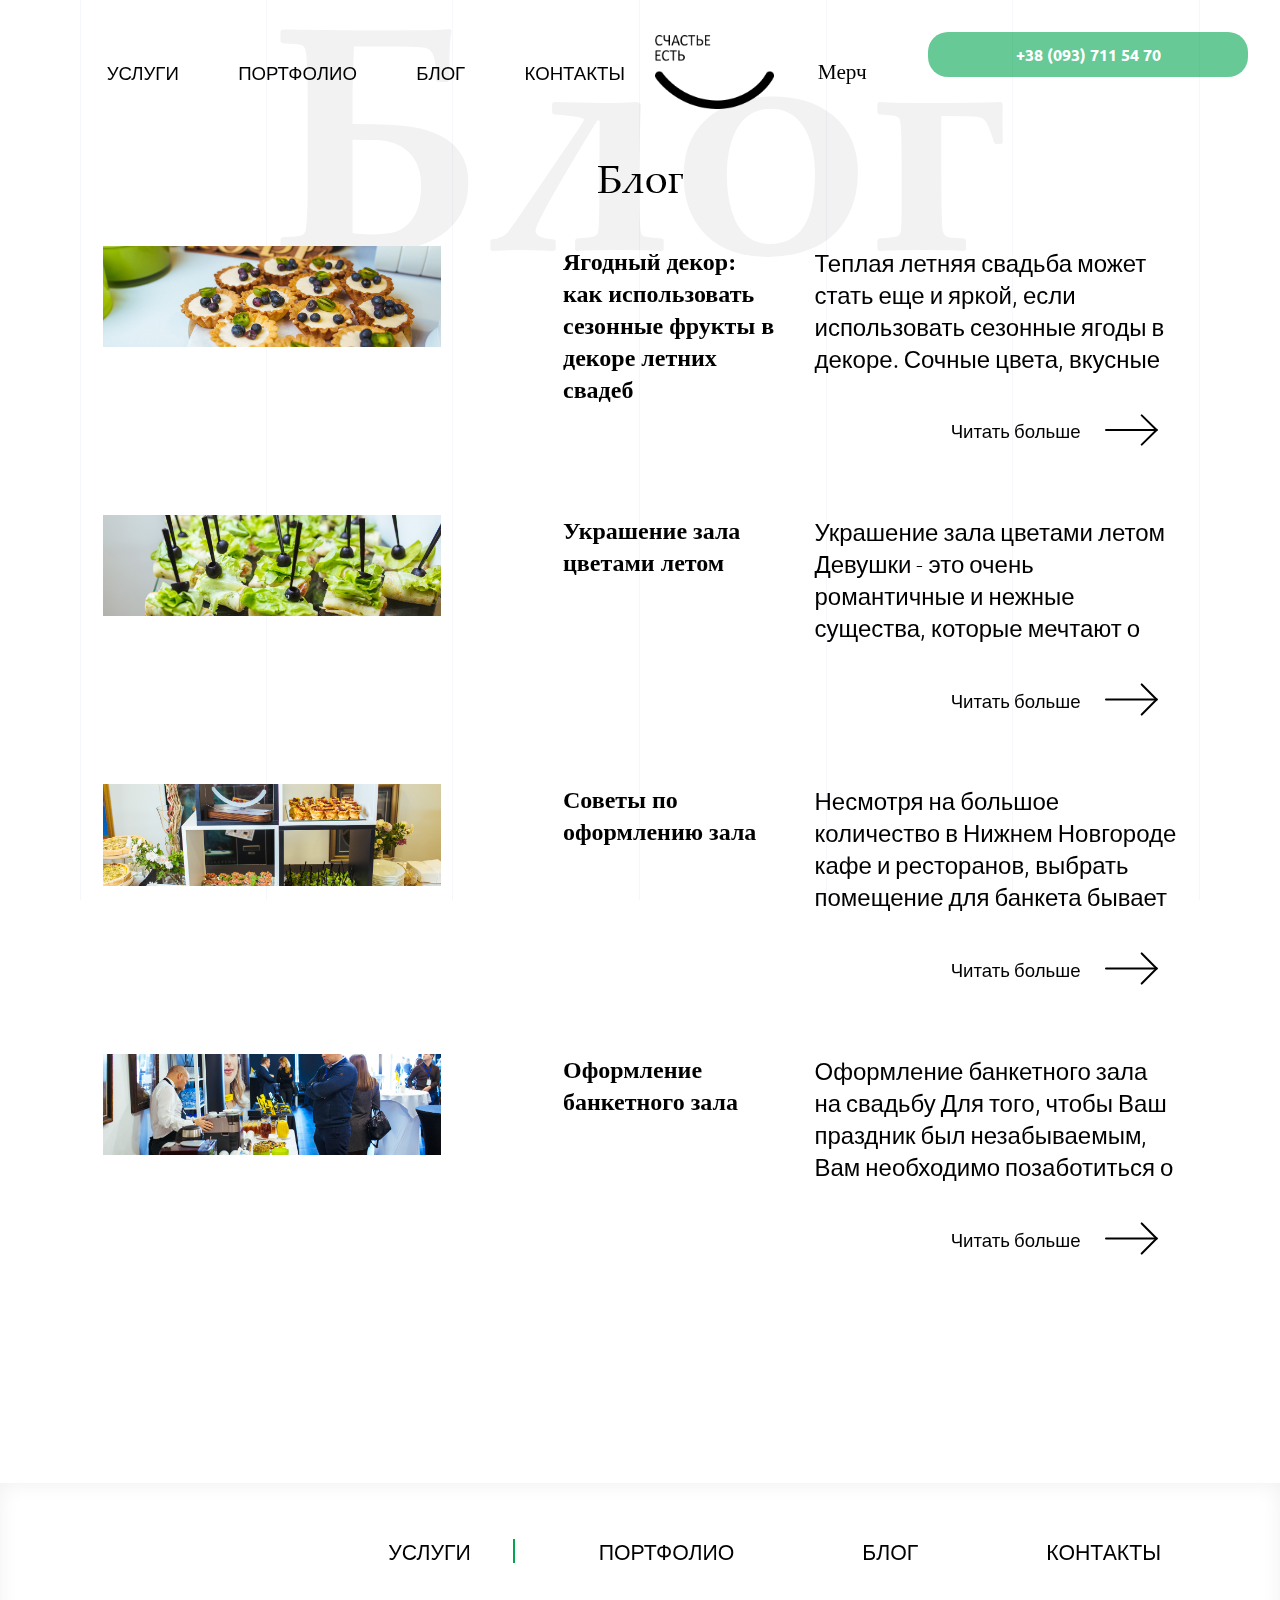
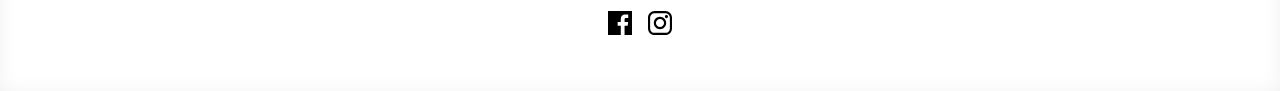
==== commit c0e1dd55: "mobil first version" ====
--- a/blog.html
+++ b/blog.html
@@ -39,12 +39,12 @@
 
                 </div>
                 <div class="col-4 col-md-2">
-                    <div class="logo_wrapper">
+                    <a href="index.html" class="logo_wrapper">
                         <img src="assest/img/svg/photo_2019-01-15_16-06-22.png" alt="">
-                    </div>
+                    </a>
                 </div>
                 <div class="d-none d-md-block col-md-2 justify-content-md-start align-items-md-center">
-                    <div class="header_merch">Мерч</div>
+                    <a class="header_merch" href="merch.html">Мерч</a>
                 </div>
                 <button class="btn header_btn">
                     <p class="button_text d-none d-md-block">+38 (093) 711 54 70</p>
@@ -62,94 +62,98 @@
                     </h2>
                 </div>
             </div>
-            <div class="row justify-content-md-between row-md-even-reverse">
-                <div class="col-12 col-md-4">
+            <div class="row justify-content-lg-between row-lg-even-reverse">
+                <div class="col-12 col-lg-4">
                     <div class="blog_list_item_img">
                         <img src="assest/img/header.jpg" alt="">
                     </div>
                 </div>
-                <div class=" col-12 col-md-7">
-                    <div class="blog_list_item_info">
+                <div class=" col-12 col-lg-7">
+                    <div class="blog_list_item_info d-md-flex flex-md-row">
                         <div class="blog_list_item_title">Ягодный декор: как использовать сезонные фрукты в декоре
                             летних свадеб
                         </div>
-                        <div class="blog_list_item_text">Теплая летняя свадьба может стать еще и яркой, если
-                            использовать сезонные ягоды в декоре. Сочные цвета, вкусные декоративные элементы и
-                            уникальные идеи сделают ваш праздник особенным.
+                        <div class="blog_list_item_text">
+                            <p> Теплая летняя свадьба может стать еще и яркой, если
+                                использовать сезонные ягоды в декоре. Сочные цвета, вкусные декоративные элементы и
+                                уникальные идеи сделают ваш праздник особенным.</p>
+                            <a href="blog_article.html" class="blog_list_item_read">
+                                <p>Читать больше</p>
+                                <div class="blog_list_item_read_icon">
+                                    <img src="assest/img/svg/Group%2010.svg" alt="">
+                                </div>
+                            </a>
                         </div>
-                        <a href="blog_article.html" class="blog_list_item_read">
-                            <p>Читать больше</p>
-                            <div class="blog_list_item_read_icon">
-                                <img src="assest/img/svg/Group%2010.svg" alt="">
-                            </div>
-                        </a>
                     </div>
                 </div>
             </div>
-            <div class="row justify-content-md-between row-md-even-reverse">
-                <div class="col-12 col-md-4">
+            <div class="row justify-content-lg-between row-lg-even-reverse">
+                <div class="col-12 col-lg-4">
                     <div class="blog_list_item_img">
                         <img src="assest/img/portholio%203.jpg" alt="">
                     </div>
                 </div>
-                <div class=" col-12 col-md-7">
-                    <div class="blog_list_item_info">
+                <div class=" col-12 col-lg-7">
+                    <div class="blog_list_item_info d-md-flex flex-md-row">
                         <div class="blog_list_item_title">Украшение зала цветами летом</div>
-                        <div class="blog_list_item_text">Украшение зала цветами летом Девушки - это очень романтичные и
-                            нежные существа, которые мечтают о своем самом лучшем празднике с раннего детства.
+                        <div class="blog_list_item_text">
+                            <p> Украшение зала цветами летом Девушки - это очень романтичные и
+                                нежные существа, которые мечтают о своем самом лучшем празднике с раннего детства.</p>
+                            <a href="blog_article.html" class="blog_list_item_read">
+                                <p>Читать больше</p>
+                                <div class="blog_list_item_read_icon">
+                                    <img src="assest/img/svg/Group%2010.svg" alt="">
+                                </div>
+                            </a>
                         </div>
-                        <a href="blog_article.html" class="blog_list_item_read">
-                            <p>Читать больше</p>
-                            <div class="blog_list_item_read_icon">
-                                <img src="assest/img/svg/Group%2010.svg" alt="">
-                            </div>
-                        </a>
                     </div>
                 </div>
             </div>
-            <div class="row justify-content-md-between row-md-even-reverse">
-                <div class="col-12 col-md-4">
+            <div class="row justify-content-lg-between row-lg-even-reverse">
+                <div class="col-12 col-lg-4">
                     <div class="blog_list_item_img">
                         <img src="assest/img/portholio%202.jpg" alt="">
                     </div>
                 </div>
-                <div class=" col-12 col-md-7">
-                    <div class="blog_list_item_info">
+                <div class=" col-12 col-lg-7">
+                    <div class="blog_list_item_info d-md-flex flex-md-row">
                         <div class="blog_list_item_title">Советы по оформлению зала</div>
-                        <div class="blog_list_item_text">Несмотря на большое количество в Нижнем Новгороде кафе и
-                            ресторанов, выбрать помещение для банкета бывает довольно сложно. Иногда важным для
-                            заказчика критерием являются вовсе не соответствие интерьера зала стилю свадьбы, а нечто
-                            иное. В этом случае текстильный декор и грамотное освещение способны в значительной мере
-                            изменить пространство, сделав его более подходящим для торжества.
+                        <div class="blog_list_item_text">
+                            <p>Несмотря на большое количество в Нижнем Новгороде кафе и
+                                ресторанов, выбрать помещение для банкета бывает довольно сложно. Иногда важным для
+                                заказчика критерием являются вовсе не соответствие интерьера зала стилю свадьбы, а нечто
+                                иное. В этом случае текстильный декор и грамотное освещение способны в значительной мере
+                                изменить пространство, сделав его более подходящим для торжества.</p>
+                            <a href="#" class="blog_list_item_read">
+                                <p>Читать больше</p>
+                                <div class="blog_list_item_read_icon">
+                                    <img src="assest/img/svg/Group%2010.svg" alt="">
+                                </div>
+                            </a>
                         </div>
-                        <a href="#" class="blog_list_item_read">
-                            <p>Читать больше</p>
-                            <div class="blog_list_item_read_icon">
-                                <img src="assest/img/svg/Group%2010.svg" alt="">
-                            </div>
-                        </a>
                     </div>
                 </div>
 
             </div>
-            <div class="row justify-content-md-between row-md-even-reverse">
-                <div class="col-12 col-md-4">
+            <div class="row justify-content-lg-between row-lg-even-reverse">
+                <div class="col-12 col-lg-4">
                     <div class="blog_list_item_img">
                         <img src="assest/img/portholio%204.jpg" alt="">
                     </div>
                 </div>
-                <div class="col-12 col-md-7">
-                    <div class="blog_list_item_info">
+                <div class="col-12 col-lg-7">
+                    <div class="blog_list_item_info d-md-flex flex-md-row">
                         <div class="blog_list_item_title">Оформление банкетного зала</div>
-                        <div class="blog_list_item_text">Оформление банкетного зала на свадьбу Для того, чтобы Ваш
-                            праздник был незабываемым, Вам необходимо позаботиться о деталях.заряд позитивной энергии.
+                        <div class="blog_list_item_text">
+                            <p>Оформление банкетного зала на свадьбу Для того, чтобы Ваш
+                                праздник был незабываемым, Вам необходимо позаботиться о деталях.заряд позитивной энергии.</p>
+                            <a href="#" class="blog_list_item_read">
+                                <p>Читать больше</p>
+                                <div class="blog_list_item_read_icon">
+                                    <img src="assest/img/svg/Group%2010.svg" alt="">
+                                </div>
+                            </a>
                         </div>
-                        <a href="#" class="blog_list_item_read">
-                            <p>Читать больше</p>
-                            <div class="blog_list_item_read_icon">
-                                <img src="assest/img/svg/Group%2010.svg" alt="">
-                            </div>
-                        </a>
                     </div>
                 </div>
             </div>
@@ -166,7 +170,7 @@
                 </div>
             </div>
             <div class="row">
-                <div class="col-12 col-md-6 d-flex  align-items-md-center justify-content-center">
+                <div class="col-12 d-flex  align-items-md-center justify-content-center">
                     <div class="footer_social_icon"><img src="assest/img/svg/facebook_black.svg" alt=""></div>
                     <div class="footer_social_icon"><img src="assest/img/svg/002-instagram-black.svg" alt=""></div>
                 </div>
--- a/assest/css/style.css
+++ b/assest/css/style.css
@@ -55,6 +55,8 @@
   h2 {
     font-size: 7rem;
     line-height: 8.66rem;
+    width: 100%;
+    text-align: center;
   }
 }
 @media screen and (min-width: 767px) and (min-width: 992px) {
@@ -76,6 +78,14 @@
   left: -15rem;
   transform: translate(0%, -50%);
   white-space: nowrap;
+}
+@media screen and (min-width: 767px) {
+  .bg_title {
+    font-size: 40rem;
+    line-height: 50rem;
+    left: 0;
+    width: 100%;
+  }
 }
 
 .wrapper_main_bg {
@@ -123,6 +133,13 @@
   width: 100vw;
   transition: background-color 500ms;
 }
+@media screen and (min-width: 767px) {
+  header {
+    padding: 0 13.33rem;
+    padding-top: 4.33rem;
+    padding-bottom: 4.33rem;
+  }
+}
 
 .menu_burger {
   position: relative;
@@ -169,6 +186,16 @@
   background-color: #fff;
   transition: 500ms;
 }
+@media screen and (min-width: 767px) {
+  .menu {
+    padding: 0;
+    position: static;
+    width: auto;
+    height: auto;
+    background-color: transparent;
+    margin-left: -15px;
+  }
+}
 .menu_item {
   font-family: "Ubuntu", sans-serif;
   font-size: 4rem;
@@ -176,6 +203,12 @@
   color: #000;
   margin-bottom: 5vh;
   text-align: center;
+}
+@media screen and (min-width: 767px) {
+  .menu_item {
+    margin-bottom: 0;
+    font-size: 2.33rem;
+  }
 }
 .menu_item:last-child {
   margin-bottom: 0;
@@ -216,6 +249,7 @@
 }
 
 .logo_wrapper {
+  display: block;
   position: relative;
   padding-top: 50%;
   z-index: 110;
@@ -226,6 +260,12 @@
   left: 0;
   width: auto;
   height: 100%;
+}
+
+.header_merch {
+  font-size: 2.66rem;
+  line-height: 3rem;
+  margin-left: -15px;
 }
 
 .header_btn {
@@ -235,6 +275,13 @@
   right: 6rem;
   top: 1rem;
   width: 40px;
+}
+@media screen and (min-width: 767px) {
+  .header_btn {
+    width: 25vw;
+    top: 4rem;
+    right: 4rem;
+  }
 }
 
 .services {
@@ -403,6 +450,12 @@
   padding-bottom: 13.3rem;
   overflow: hidden;
 }
+@media screen and (min-width: 767px) {
+  .portfolio {
+    padding: 0 13.33rem;
+    padding-bottom: 20rem;
+  }
+}
 .portfolio_title {
   text-align: center;
   margin-bottom: 6rem;
@@ -416,6 +469,11 @@
   padding-left: 6rem;
   margin-bottom: 8.33rem;
 }
+@media screen and (min-width: 767px) {
+  .portfolio_category {
+    padding-left: 0;
+  }
+}
 .portfolio_category_item {
   padding: 0 3rem;
   padding-bottom: 2rem;
@@ -433,6 +491,13 @@
 
 .portfolio_slider {
   margin: 0 -6rem;
+  height: 35vh;
+}
+@media screen and (min-width: 767px) {
+  .portfolio_slider {
+    margin: 0 -13rem;
+    height: 45vh;
+  }
 }
 .portfolio_slider_wrapper_img {
   height: 25vh;
@@ -440,6 +505,11 @@
   position: relative;
   overflow: hidden;
   transition: height 500ms;
+}
+@media screen and (min-width: 767px) {
+  .portfolio_slider_wrapper_img {
+    height: 35vh;
+  }
 }
 .portfolio_slider_wrapper_img:after {
   content: "";
@@ -459,11 +529,18 @@
   transform: translate(-50%, -50%);
   width: auto;
   height: 100%;
+  min-height: 80%;
+  transition: height 500ms;
 }
 
 .slick-center .portfolio_slider_wrapper_img {
   height: 35vh;
   transition: height 500ms;
+}
+@media screen and (min-width: 767px) {
+  .slick-center .portfolio_slider_wrapper_img {
+    height: 45vh;
+  }
 }
 .slick-center .portfolio_slider_wrapper_img:after {
   opacity: 0;
@@ -486,6 +563,11 @@
   outline: none;
   border: none;
 }
+@media screen and (min-width: 767px) {
+  .slick_main_portfolio_prev {
+    left: calc(27rem - 8vh);
+  }
+}
 .slick_main_portfolio_prev:before {
   content: "";
   width: 50%;
@@ -518,6 +600,11 @@
   outline: none;
   border: none;
 }
+@media screen and (min-width: 767px) {
+  .slick_main_portfolio_next {
+    right: calc(27rem - 8vh);
+  }
+}
 .slick_main_portfolio_next:before {
   content: "";
   width: 50%;
@@ -543,6 +630,11 @@
   padding: 0 6rem;
   margin-bottom: 13.33rem;
 }
+@media screen and (min-width: 767px) {
+  .reviews {
+    padding: 0 8.33rem;
+  }
+}
 .reviews_title {
   position: relative;
   text-align: center;
@@ -605,6 +697,12 @@
   position: relative;
   z-index: 1;
 }
+@media screen and (min-width: 767px) {
+  .wrapper_form {
+    padding: 8rem 13.33rem;
+    padding-bottom: 20rem;
+  }
+}
 .wrapper_form .form_bg {
   width: 100%;
   height: 100%;
@@ -635,6 +733,12 @@
 .form {
   position: relative;
   z-index: 2;
+}
+@media screen and (min-width: 767px) {
+  .form {
+    width: 70%;
+    margin: auto;
+  }
 }
 .form_title {
   position: relative;
@@ -647,6 +751,12 @@
   text-align: center;
   margin-bottom: 8rem;
 }
+@media screen and (min-width: 767px) {
+  .form_title {
+    font-size: 8rem;
+    line-height: 10rem;
+  }
+}
 .form_title:after {
   content: "";
   background-color: #00A651;
@@ -656,6 +766,11 @@
   bottom: 0;
   left: 50%;
   transform: translate(-50%, -50%);
+}
+@media screen and (min-width: 767px) {
+  .form_title:after {
+    width: 25%;
+  }
 }
 .form_input {
   width: 100%;
@@ -710,7 +825,7 @@
 
 .btn_form {
   width: 100%;
-  font-size: 2.66rem;
+  font-size: 3rem;
   line-height: 3.5rem;
   color: #fff;
 }
@@ -718,6 +833,11 @@
 .footer {
   padding: 6rem;
   box-shadow: inset 0 2px 20px rgba(0, 0, 0, 0.06);
+}
+@media screen and (min-width: 767px) {
+  .footer {
+    padding: 7rem 13.33rem;
+  }
 }
 .footer_link {
   margin-bottom: 6rem;
@@ -726,21 +846,32 @@
   font-family: "Ubuntu", sans-serif;
   color: #000;
 }
+@media screen and (min-width: 767px) {
+  .footer_link {
+    font-size: 2.66rem;
+    line-height: 3rem;
+    margin-right: 10vw;
+  }
+  .footer_link:last-child {
+    margin-right: 0;
+  }
+}
 .footer_link:first-child {
   position: relative;
 }
 .footer_link:first-child:before {
   content: "";
   position: absolute;
-  top: 0;
+  transform: translate(-50%, -50%);
+  top: 50%;
   right: -30%;
   width: 2px;
   height: 100%;
   background-color: #00A651;
 }
-@media screen and (max-width: 350px) {
+@media screen and (min-width: 767px) {
   .footer_link:first-child:before {
-    right: -15%;
+    right: -5vh;
   }
 }
 .footer_social_icon {
@@ -761,18 +892,43 @@
   position: relative;
   overflow: hidden;
 }
+@media screen and (min-width: 767px) {
+  .blog {
+    padding: 0 11rem;
+    padding-top: 19rem;
+    margin-bottom: 20rem;
+  }
+}
 .blog_title {
   margin-bottom: 5rem;
 }
 .blog_list_item_img {
   margin-bottom: 1.5rem;
+  position: relative;
+  overflow: hidden;
+  padding-top: 60%;
+}
+@media screen and (min-width: 767px) {
+  .blog_list_item_img {
+    padding-top: 30%;
+    margin-bottom: 4rem;
+  }
 }
 .blog_list_item_img img {
+  position: absolute;
+  top: 50%;
+  left: 50%;
+  transform: translate(-50%, -50%);
   width: 100%;
   height: auto;
 }
 .blog_list_item_info {
   margin-bottom: 9.33rem;
+}
+@media screen and (min-width: 767px) {
+  .blog_list_item_info {
+    margin-bottom: 8.33rem;
+  }
 }
 .blog_list_item_title {
   margin-bottom: 1.5rem;
@@ -781,12 +937,34 @@
   color: #000;
   font-weight: 600;
 }
-.blog_list_item_text {
+@media screen and (min-width: 767px) {
+  .blog_list_item_title {
+    font-size: 3rem;
+    line-height: 4rem;
+    width: 35%;
+    margin-right: 5rem;
+  }
+}
+@media screen and (min-width: 767px) {
+  .blog_list_item_text {
+    width: 60%;
+  }
+}
+.blog_list_item_text p {
   font-size: 2.66rem;
   line-height: 3.33rem;
   font-weight: 300;
   font-family: "Ubuntu", sans-serif;
   margin-bottom: 3.33rem;
+}
+@media screen and (min-width: 767px) {
+  .blog_list_item_text p {
+    font-size: 3rem;
+    line-height: 4rem;
+    margin-bottom: 5rem;
+    max-height: 16rem;
+    overflow: hidden;
+  }
 }
 .blog_list_item_read {
   display: flex;
@@ -799,6 +977,7 @@
   line-height: 2.66rem;
   font-size: 2.33rem;
   font-weight: 500;
+  margin-bottom: 0;
 }
 .blog_list_item_read_icon {
   height: 100%;
@@ -810,7 +989,7 @@
   height: 100%;
 }
 
-@media screen and (min-height: 767px) {
+@media screen and (min-height: 992px) {
   .row-md-even-reverse:nth-child(even) {
     flex-direction: row-reverse;
   }
@@ -820,6 +999,12 @@
   padding: 0 3.5rem;
   padding-top: 16rem;
 }
+@media screen and (min-width: 767px) {
+  .blog_article {
+    padding: 0 11rem;
+    padding-top: 19rem;
+  }
+}
 .blog_article_slider {
   margin-bottom: 8.33rem;
 }
@@ -852,6 +1037,11 @@
   position: relative;
   padding: 5rem 3.5rem;
   background-color: rgba(0, 166, 81, 0.1);
+}
+@media screen and (min-width: 767px) {
+  .other_articles {
+    padding: 8.33rem 11rem;
+  }
 }
 .other_articles_box_title {
   position: relative;
@@ -860,6 +1050,11 @@
   padding-bottom: 2rem;
   margin-bottom: 5rem;
   position: relative;
+}
+@media screen and (min-width: 767px) {
+  .other_articles_title {
+    text-align: left;
+  }
 }
 .other_articles_title:after {
   content: "";
@@ -870,6 +1065,11 @@
   height: 1px;
   background-color: #000;
 }
+@media screen and (min-width: 767px) {
+  .other_articles_title:after {
+    width: 25%;
+  }
+}
 .other_articles_bg_logo {
   width: 15rem;
   height: auto;
@@ -879,14 +1079,32 @@
   opacity: 0.5;
   transform: rotate(-30deg);
 }
+@media screen and (min-width: 767px) {
+  .other_articles_bg_logo {
+    width: 10vw;
+    top: 40%;
+    right: 40rem;
+  }
+}
 .other_articles_bg_logo img {
   width: 100%;
   height: auto;
 }
+@media screen and (min-width: 767px) {
+  .other_articles_list_item {
+    width: 25%;
+    position: relative;
+  }
+}
 .other_articles_list_item_img {
   overflow: hidden;
   position: relative;
-  height: 13rem;
+  padding-top: 30%;
+}
+@media screen and (min-width: 767px) {
+  .other_articles_list_item_img {
+    padding-top: 150%;
+  }
 }
 .other_articles_list_item_img img {
   position: absolute;
@@ -895,12 +1113,27 @@
   width: 100%;
   height: auto;
   transform: translate(-50%, -50%);
+}
+@media screen and (min-width: 767px) {
+  .other_articles_list_item_img img {
+    width: auto;
+    height: 100%;
+  }
 }
 .other_articles_list_item_title {
   min-height: 7.5rem;
   padding: 1rem 2rem;
   background-color: #F5F9FD;
 }
+@media screen and (min-width: 767px) {
+  .other_articles_list_item_title {
+    position: absolute;
+    bottom: 0;
+    left: 0;
+    height: 40%;
+    width: 100%;
+  }
+}
 .other_articles_list_item_title p {
   width: 70%;
   font-size: 2.33rem;
@@ -909,20 +1142,31 @@
   line-height: 2.66rem;
   color: #000;
 }
-
-.page_portfolio {
-  padding: 0 3.5rem;
-  padding-top: 16rem;
-  position: relative;
-  overflow: hidden;
-}
+@media screen and (min-width: 767px) {
+  .other_articles_list_item_title p {
+    width: 100%;
+  }
+}
+
 .page_portfolio_title {
   text-align: center;
   position: relative;
   margin-bottom: 5rem;
 }
+@media screen and (min-width: 767px) {
+  .page_portfolio_title {
+    text-align: left;
+  }
+}
+@media screen and (min-width: 767px) {
+  .page_portfolio_bg_title {
+    left: -11rem;
+    top: -11rem;
+  }
+}
 .page_portfolio_list {
   margin-bottom: 8.33rem;
+  position: relative;
 }
 .page_portfolio_list_item {
   font-family: "Ubuntu", sans-serif;
@@ -931,6 +1175,14 @@
   color: #000;
   margin-bottom: 2vh;
   position: relative;
+}
+@media screen and (min-width: 767px) {
+  .page_portfolio_list_item {
+    font-size: 4rem;
+    line-height: 5rem;
+    margin-bottom: 1.66rem;
+    overflow: hidden;
+  }
 }
 .page_portfolio_list_item:last-child {
   margin-bottom: 0;
@@ -945,9 +1197,35 @@
   top: 50%;
   transform: translate(0%, -50%);
 }
+@media screen and (min-width: 767px) {
+  .page_portfolio_list_item_active:after {
+    right: 25%;
+    width: 50%;
+  }
+}
+.page_portfolio_list_icon {
+  position: absolute;
+  left: -10rem;
+  bottom: -5rem;
+  width: 10vw;
+  height: auto;
+}
+.page_portfolio_list_icon img {
+  width: 100%;
+  height: auto;
+}
 
 .categories {
   padding: 0 3.5rem;
+  position: relative;
+  overflow: hidden;
+  padding-top: 16rem;
+}
+@media screen and (min-width: 767px) {
+  .categories {
+    padding: 0 11rem;
+    padding-top: 30rem;
+  }
 }
 .categories_item {
   display: block;
@@ -985,10 +1263,21 @@
   z-index: 2;
 }
 
+.top-md-padding {
+  padding-top: 25rem;
+}
+
 .portfolio_article_main {
   padding: 0 6rem;
   padding-top: 16rem;
 }
+@media screen and (min-width: 767px) {
+  .portfolio_article_main {
+    padding: 0 13.33rem;
+    padding-top: 13rem;
+    overflow: hidden;
+  }
+}
 .portfolio_article_main_img {
   position: relative;
   overflow: hidden;
@@ -996,6 +1285,16 @@
   margin: 0 calc(-6rem - 15px);
   margin-bottom: 4rem;
 }
+@media screen and (min-width: 767px) {
+  .portfolio_article_main_img {
+    width: calc(20vw + 13rem);
+    height: 100%;
+    margin: 0;
+    position: absolute;
+    top: 0;
+    left: -15rem;
+  }
+}
 .portfolio_article_main_img img {
   position: absolute;
   top: 50%;
@@ -1005,11 +1304,34 @@
   height: auto;
   z-index: 1;
 }
-.portfolio_article_main_img_title {
-  width: 100%;
-  position: relative;
+@media screen and (min-width: 767px) {
+  .portfolio_article_main_img img {
+    width: auto;
+    height: 100%;
+  }
+}
+.portfolio_article_main_img_second {
+  position: absolute;
+  right: -35%;
+  top: -15%;
+  padding-top: 35vh;
+  width: 30vw;
+  overflow: hidden;
+}
+.portfolio_article_main_img_second img {
+  position: absolute;
+  top: 50%;
+  left: 50%;
+  transform: translate(-50%, -50%);
+  width: auto;
+  height: 100%;
+}
+.portfolio_article_main_title {
+  width: 100%;
+  position: absolute;
+  top: -11rem;
+  left: 0;
   padding: 1.5rem 2rem;
-  margin: 0 6rem;
   background-color: #fff;
   font-size: 3.66rem;
   line-height: 5rem;
@@ -1018,6 +1340,16 @@
   text-align: center;
   z-index: 2;
   font-weight: 600;
+}
+@media screen and (min-width: 767px) {
+  .portfolio_article_main_title {
+    padding: 0;
+    padding-top: 30vh;
+    position: static;
+    text-align: left;
+    font-size: 7rem;
+    line-height: 10rem;
+  }
 }
 .portfolio_article_main_text p {
   font-size: 2.66rem;
@@ -1030,6 +1362,11 @@
 .portfolio_article_main_text p:last-child {
   margin-bottom: 5rem;
 }
+@media screen and (min-width: 767px) {
+  .portfolio_article_main_text p:last-child {
+    margin-bottom: 20rem;
+  }
+}
 .portfolio_article_main_button button {
   width: 100%;
   font-size: 3rem;
@@ -1038,6 +1375,12 @@
   color: #fff;
   margin-bottom: 10rem;
 }
+@media screen and (min-width: 767px) {
+  .portfolio_article_main_button button {
+    width: 70%;
+    margin-bottom: 14.5rem;
+  }
+}
 .portfolio_article_main_button_logo {
   position: absolute;
   bottom: 8rem;
@@ -1045,8 +1388,14 @@
   width: 20%;
   height: 5rem;
 }
+@media screen and (min-width: 767px) {
+  .portfolio_article_main_button_logo {
+    left: 2rem;
+  }
+}
 .portfolio_article_main_button_logo img {
   width: 100%;
+  height: auto;
 }
 
 .portfolio_article_question_title {
@@ -1057,11 +1406,24 @@
   font-weight: 600;
   margin-bottom: 8rem;
 }
+@media screen and (min-width: 767px) {
+  .portfolio_article_question_title {
+    margin-top: 13rem;
+    margin-bottom: 8rem;
+    font-size: 7rem;
+    line-height: 8rem;
+  }
+}
 .portfolio_article_question_img {
   position: relative;
   overflow: hidden;
   height: 25vh;
   margin-bottom: 3rem;
+}
+@media screen and (min-width: 767px) {
+  .portfolio_article_question_img {
+    height: 35vh;
+  }
 }
 .portfolio_article_question_img img {
   position: absolute;
@@ -1094,6 +1456,7 @@
 .gallery_slider {
   padding: 0 6rem;
   margin-bottom: 13.33rem;
+  overflow: hidden;
 }
 .gallery_slider_title {
   text-align: center;
@@ -1104,9 +1467,20 @@
   padding: 0 3.5rem;
   padding-top: 16rem;
 }
+@media screen and (min-width: 767px) {
+  .contacts {
+    padding: 0 11rem;
+    padding-top: 19rem;
+  }
+}
 .contacts_title {
   margin-bottom: 5rem;
 }
+@media screen and (min-width: 767px) {
+  .contacts_title {
+    text-align: left;
+  }
+}
 .contacts_subtitle {
   font-family: "Ubuntu", sans-serif;
   font-size: 2.66rem;
@@ -1114,6 +1488,12 @@
   color: #000;
   font-weight: 400;
   margin-bottom: 1.5rem;
+}
+@media screen and (min-width: 767px) {
+  .contacts_subtitle {
+    font-size: 4rem;
+    line-height: 5.33rem;
+  }
 }
 .contacts_img {
   position: relative;
@@ -1161,12 +1541,30 @@
 .contacts_form {
   padding: 0;
 }
+@media screen and (min-width: 767px) {
+  .contacts_form {
+    padding-bottom: 20rem;
+  }
+}
+@media screen and (min-width: 767px) {
+  .contacts_form form {
+    width: 80%;
+    margin: 0;
+  }
+}
 .contacts_form_title {
   color: #000;
   text-align: left;
+  width: 100%;
 }
 .contacts_form_title:after {
   left: 25%;
+}
+@media screen and (min-width: 767px) {
+  .contacts_form_title:after {
+    width: 30%;
+    left: 15%;
+  }
 }
 
 .services_list {
@@ -1184,6 +1582,11 @@
   position: relative;
   overflow: hidden;
 }
+@media screen and (min-width: 767px) {
+  .services_list_item_img {
+    padding-top: 21vh;
+  }
+}
 .services_list_item_img img {
   position: absolute;
   top: 50%;
@@ -1191,6 +1594,12 @@
   transform: translate(-50%, -50%);
   width: 100%;
   z-index: 1;
+}
+@media screen and (min-width: 767px) {
+  .services_list_item_img img {
+    width: auto;
+    height: 100%;
+  }
 }
 .services_list_item_info {
   padding: 1.5rem;
@@ -1216,11 +1625,18 @@
   height: calc(100vh - 16rem);
   overflow: hidden;
 }
+@media screen and (min-width: 767px) {
+  .service_main {
+    margin-bottom: 18rem;
+  }
+}
 .service_main_img {
   position: absolute;
   width: 100%;
   height: 100%;
   z-index: 1;
+  top: 0;
+  left: 0;
 }
 .service_main_img img {
   position: absolute;
@@ -1231,9 +1647,15 @@
   height: 100%;
 }
 .service_main_title {
-  margin-top: 25vh;
+  margin: 0 -15px;
+  margin-top: 30vh;
   position: relative;
   z-index: 2;
+}
+@media screen and (min-width: 767px) {
+  .service_main_title {
+    background-color: #fff;
+  }
 }
 .service_main_title p {
   max-width: 100vw;
@@ -1245,12 +1667,21 @@
   color: #000;
   background-color: #fff;
 }
+@media screen and (min-width: 767px) {
+  .service_main_title p {
+    font-size: 12rem;
+    line-height: 15rem;
+    padding: 2.5rem 13.33rem;
+  }
+}
 .service_main_subtitle {
   position: relative;
   z-index: 2;
   background-color: #fff;
   max-width: 100vw;
   display: inline-block;
+  width: 100%;
+  margin: 0 -15px;
 }
 .service_main_subtitle p {
   max-width: 100%;
@@ -1261,15 +1692,31 @@
   line-height: 4rem;
   color: #000;
 }
+@media screen and (min-width: 767px) {
+  .service_main_subtitle p {
+    padding: 2.5rem 13.33rem;
+    padding-right: 8rem;
+    min-height: 12rem;
+    height: 8vh;
+    font-size: 3rem;
+    line-height: 4rem;
+  }
+}
 .service_main_order {
   position: relative;
   padding: 1rem 6rem;
   z-index: 2;
-  width: 70%;
   background-color: #fff;
   display: flex;
   flex-direction: row;
   align-items: center;
+  margin: 0 -15px;
+}
+@media screen and (min-width: 767px) {
+  .service_main_order {
+    min-height: 12rem;
+    height: 8vh;
+  }
 }
 .service_main_order:before {
   content: "";
@@ -1280,6 +1727,12 @@
   left: 3rem;
   transform: translate(-50%, -50%);
   background-color: #00A651;
+}
+@media screen and (min-width: 767px) {
+  .service_main_order:before {
+    height: 40%;
+    left: 0;
+  }
 }
 .service_main_order p {
   display: inline-block;
@@ -1303,11 +1756,24 @@
   position: relative;
   padding-bottom: 13rem;
 }
+@media screen and (min-width: 767px) {
+  .catering {
+    overflow: hidden;
+    padding: 0 11rem;
+    padding-bottom: 20rem;
+  }
+}
 .catering_left_text {
   position: absolute;
   top: 20rem;
   left: 3rem;
   transform: translate(-50%, -50%) rotate(-90deg);
+}
+@media screen and (min-width: 767px) {
+  .catering_left_text {
+    top: 50rem;
+    left: 7rem;
+  }
 }
 .catering_left_text p {
   color: #D9D9D9;
@@ -1316,6 +1782,12 @@
   font-family: "Ubuntu", sans-serif;
   font-weight: 400;
 }
+@media screen and (min-width: 767px) {
+  .catering_left_text p {
+    font-size: 13.33rem;
+    line-height: 16rem;
+  }
+}
 .catering_title {
   width: 80%;
   color: #000;
@@ -1324,6 +1796,14 @@
   line-height: 5rem;
   margin-bottom: 3rem;
 }
+@media screen and (min-width: 767px) {
+  .catering_title {
+    margin-top: 13rem;
+    font-size: 10rem;
+    line-height: 12rem;
+    width: 100%;
+  }
+}
 .catering_text {
   font-size: 3rem;
   line-height: 4rem;
@@ -1341,6 +1821,13 @@
   padding-top: 50vh;
   width: calc(100vw - 6rem );
 }
+@media screen and (min-width: 767px) {
+  .catering_img {
+    padding-top: 30vh;
+    margin: 0;
+    margin-bottom: 5rem;
+  }
+}
 .catering_img img {
   position: absolute;
   top: 0;
@@ -1355,12 +1842,26 @@
   bottom: 0;
   left: 50%;
 }
+@media screen and (min-width: 767px) {
+  .catering_icon {
+    width: 15vw;
+  }
+}
 .catering_icon img {
   width: 100%;
   height: auto;
 }
 .catering_calc {
   padding-top: 5rem;
+}
+@media screen and (min-width: 767px) {
+  .catering_calc {
+    background-color: #f5f9fd;
+    position: absolute;
+    bottom: 0;
+    left: 15px;
+    padding: 1rem 12rem;
+  }
 }
 .catering_calc p {
   position: relative;
@@ -1412,9 +1913,19 @@
   position: relative;
   background-color: rgba(0, 166, 81, 0.1);
 }
+@media screen and (min-width: 767px) {
+  .why_we {
+    padding: 5rem 11rem;
+  }
+}
 .why_we_title {
   text-align: center;
   margin-bottom: 5rem;
+}
+@media screen and (min-width: 767px) {
+  .why_we_title {
+    text-align: left;
+  }
 }
 .why_we_text {
   font-size: 3rem;
@@ -1423,18 +1934,35 @@
   font-family: "Ubuntu", sans-serif;
   margin-bottom: 8.33rem;
 }
+@media screen and (min-width: 767px) {
+  .why_we_text {
+    margin-bottom: 6.44rem;
+  }
+}
 .why_we_img {
   position: relative;
   overflow: hidden;
   padding-top: 25vh;
   margin-bottom: 3.33rem;
 }
+@media screen and (min-width: 767px) {
+  .why_we_img {
+    margin-bottom: 0;
+    padding-top: 20vh;
+  }
+}
 .why_we_img img {
   width: 100%;
   transform: translate(-50%, -50%);
   position: absolute;
   top: 50%;
   left: 50%;
+}
+@media screen and (min-width: 767px) {
+  .why_we_img img {
+    width: auto;
+    height: 100%;
+  }
 }
 .why_we_list_item {
   margin-bottom: 3rem;
@@ -1466,6 +1994,12 @@
   line-height: 4rem;
   font-family: "Ubuntu", sans-serif;
 }
+@media screen and (min-width: 767px) {
+  .why_we_list_item_text {
+    font-size: 3rem;
+    line-height: 4rem;
+  }
+}
 
 .service_advantages {
   padding: 0 3.5rem;
@@ -1474,10 +2008,24 @@
   margin-top: 13rem;
   margin-bottom: 5rem;
 }
+@media screen and (min-width: 767px) {
+  .service_advantages {
+    margin: 0;
+    padding: 20rem 11rem;
+  }
+}
 .service_advantages_title {
   margin-bottom: 5rem;
   font-family: "Ubuntu", sans-serif;
 }
+@media screen and (min-width: 767px) {
+  .service_advantages_title {
+    width: 80%;
+    text-align: left;
+    font-weight: 600;
+    margin-bottom: 8.33rem;
+  }
+}
 
 .advantages_img {
   width: 100%;
@@ -1485,6 +2033,11 @@
   z-index: 2;
   overflow: hidden;
   padding-top: 25vh;
+}
+@media screen and (min-width: 767px) {
+  .advantages_img {
+    padding-top: 35vh;
+  }
 }
 .advantages_img img {
   width: 100%;
@@ -1501,6 +2054,12 @@
   position: relative;
   padding-top: 4rem;
   padding-bottom: 1rem;
+}
+@media screen and (min-width: 767px) {
+  .advantages_info_title {
+    padding-top: 17rem;
+    padding-bottom: 3rem;
+  }
 }
 .advantages_info_title p {
   position: relative;
@@ -1521,6 +2080,15 @@
   color: #E5E5E5;
   z-index: 1;
 }
+@media screen and (min-width: 767px) {
+  .advantages_info_num {
+    font-size: 30rem;
+    line-height: 30rem;
+    transform: none;
+    top: 3rem;
+    left: 0;
+  }
+}
 .advantages_info_text {
   position: relative;
   z-index: 2;
@@ -1536,9 +2104,19 @@
   padding: 0 3.5rem;
   position: relative;
 }
+@media screen and (min-width: 767px) {
+  .service_organization {
+    padding: 0 11rem;
+  }
+}
 .service_organization_title {
   text-align: center;
   margin-bottom: 5rem;
+}
+@media screen and (min-width: 767px) {
+  .service_organization_title {
+    margin-bottom: 8.33rem;
+  }
 }
 .service_organization .row {
   margin-bottom: 13.33rem;
@@ -1584,6 +2162,16 @@
   font-family: "Ubuntu", sans-serif;
   font-weight: 300;
   margin-bottom: 1.5rem;
+  padding-left: 30%;
+}
+@media screen and (min-width: 767px) {
+  .organization_info_second .organization_info_text {
+    padding-bottom: 10rem;
+  }
+  .organization_info_second .organization_info_text p {
+    padding: 0;
+    width: 90%;
+  }
 }
 
 .service_reviews_title h2 {
@@ -1621,6 +2209,14 @@
   padding-top: 10rem;
   overflow: hidden;
 }
+@media screen and (min-width: 767px) {
+  .merch {
+    padding: 0 11rem;
+    padding-top: 19rem;
+    margin-top: 0;
+    margin-bottom: 10rem;
+  }
+}
 .merch_bg_title {
   left: 0%;
   width: 100%;
@@ -1635,11 +2231,24 @@
   position: relative;
   overflow: hidden;
 }
+@media screen and (min-width: 767px) {
+  .merch_product {
+    margin-bottom: 3.33rem;
+  }
+  .merch_product:nth-child(odd) {
+    margin-right: 15px;
+  }
+}
 .merch_product_img {
   width: 100%;
   position: relative;
   overflow: hidden;
   padding-top: 45vh;
+}
+@media screen and (min-width: 767px) {
+  .merch_product_img {
+    padding-top: 25vh;
+  }
 }
 .merch_product_img img {
   width: 100%;
@@ -1716,8 +2325,14 @@
 .merch_form {
   background-color: rgba(81, 168, 0, 0.1);
 }
+@media screen and (min-width: 767px) {
+  .merch_form form {
+    width: 100%;
+  }
+}
 .merch_form_title {
   text-align: left;
+  color: #000;
 }
 .merch_form_title:after {
   left: 0;
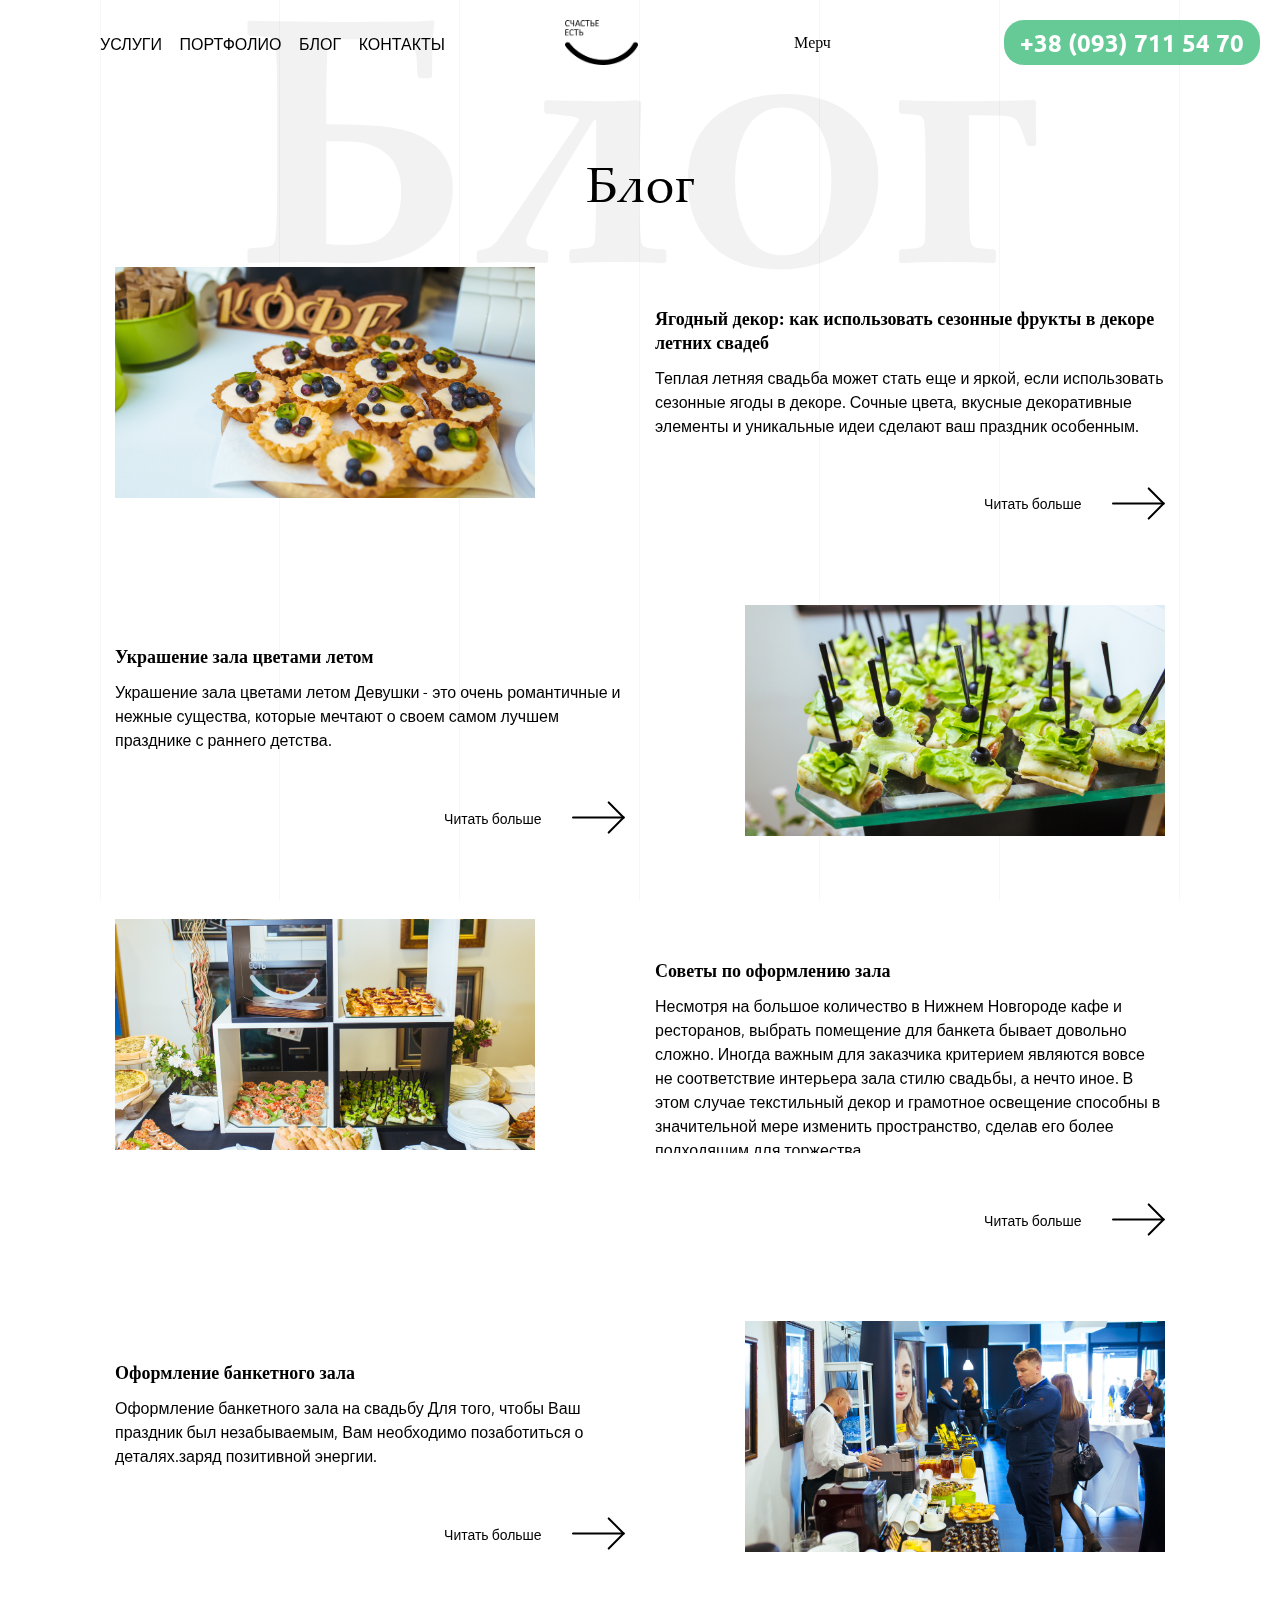
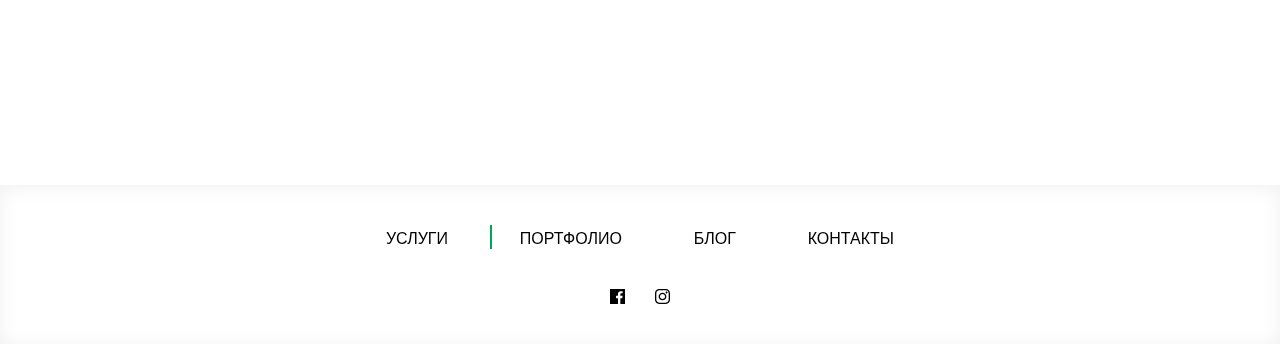
==== commit 3dbe8768: "create desctop view 75%" ====
--- a/blog.html
+++ b/blog.html
@@ -17,7 +17,7 @@
     <header>
         <div class="container-fluid">
             <div class="row d-flex flex-row align-items-center ">
-                <div class="col-3 d-block  col-md-6">
+                <div class="col-3 d-block col-md-6 col-lg-4">
                     <div class=" d-md-none menu_burger menu_burger-js">
                         <p></p>
                     </div>
@@ -36,14 +36,13 @@
                             </div>
                         </div>
                     </div>
-
                 </div>
-                <div class="col-4 col-md-2">
+                <div class="col-4 col-md-2 offset-lg-1">
                     <a href="index.html" class="logo_wrapper">
                         <img src="assest/img/svg/photo_2019-01-15_16-06-22.png" alt="">
                     </a>
                 </div>
-                <div class="d-none d-md-block col-md-2 justify-content-md-start align-items-md-center">
+                <div class="d-none d-md-block col-md-2 d-md-flex justify-content-md-start align-items-md-center  justify-content-lg-center">
                     <a class="header_merch" href="merch.html">Мерч</a>
                 </div>
                 <button class="btn header_btn">
@@ -62,14 +61,14 @@
                     </h2>
                 </div>
             </div>
-            <div class="row justify-content-lg-between row-lg-even-reverse">
-                <div class="col-12 col-lg-4">
+            <div class="row d-lg-flex justify-content-lg-between row-lg-even-reverse">
+                <div class="col-12 col-lg-5">
                     <div class="blog_list_item_img">
                         <img src="assest/img/header.jpg" alt="">
                     </div>
                 </div>
-                <div class=" col-12 col-lg-7">
-                    <div class="blog_list_item_info d-md-flex flex-md-row">
+                <div class=" col-12 col-lg-6">
+                    <div class="blog_list_item_info d-md-flex flex-md-row flex-lg-column">
                         <div class="blog_list_item_title">Ягодный декор: как использовать сезонные фрукты в декоре
                             летних свадеб
                         </div>
@@ -87,14 +86,14 @@
                     </div>
                 </div>
             </div>
-            <div class="row justify-content-lg-between row-lg-even-reverse">
-                <div class="col-12 col-lg-4">
+            <div class="row d-lg-flex justify-content-lg-between row-lg-even-reverse">
+                <div class="col-12 col-lg-5">
                     <div class="blog_list_item_img">
                         <img src="assest/img/portholio%203.jpg" alt="">
                     </div>
                 </div>
-                <div class=" col-12 col-lg-7">
-                    <div class="blog_list_item_info d-md-flex flex-md-row">
+                <div class=" col-12 col-lg-6">
+                    <div class="blog_list_item_info d-md-flex flex-md-row flex-lg-column">
                         <div class="blog_list_item_title">Украшение зала цветами летом</div>
                         <div class="blog_list_item_text">
                             <p> Украшение зала цветами летом Девушки - это очень романтичные и
@@ -109,14 +108,14 @@
                     </div>
                 </div>
             </div>
-            <div class="row justify-content-lg-between row-lg-even-reverse">
-                <div class="col-12 col-lg-4">
+            <div class="row d-lg-flex justify-content-lg-between row-lg-even-reverse">
+                <div class="col-12 col-lg-5">
                     <div class="blog_list_item_img">
                         <img src="assest/img/portholio%202.jpg" alt="">
                     </div>
                 </div>
-                <div class=" col-12 col-lg-7">
-                    <div class="blog_list_item_info d-md-flex flex-md-row">
+                <div class=" col-12 col-lg-6">
+                    <div class="blog_list_item_info d-md-flex flex-md-row flex-lg-column">
                         <div class="blog_list_item_title">Советы по оформлению зала</div>
                         <div class="blog_list_item_text">
                             <p>Несмотря на большое количество в Нижнем Новгороде кафе и
@@ -135,14 +134,14 @@
                 </div>
 
             </div>
-            <div class="row justify-content-lg-between row-lg-even-reverse">
-                <div class="col-12 col-lg-4">
+            <div class="row d-lg-flex justify-content-lg-between row-lg-even-reverse">
+                <div class="col-12 col-lg-5">
                     <div class="blog_list_item_img">
                         <img src="assest/img/portholio%204.jpg" alt="">
                     </div>
                 </div>
-                <div class="col-12 col-lg-7">
-                    <div class="blog_list_item_info d-md-flex flex-md-row">
+                <div class="col-12 col-lg-6">
+                    <div class="blog_list_item_info d-md-flex flex-md-row  flex-lg-column">
                         <div class="blog_list_item_title">Оформление банкетного зала</div>
                         <div class="blog_list_item_text">
                             <p>Оформление банкетного зала на свадьбу Для того, чтобы Ваш
--- a/assest/css/style.css
+++ b/assest/css/style.css
@@ -2,12 +2,12 @@
   font-size: 10px;
   color: #000;
 }
-@media screen and (max-width: 1680px) {
+@media screen and (min-width: 1500px) {
   body, html, * {
-    font-size: 8px;
-  }
-}
-@media screen and (max-width: 1200px) {
+    font-size: 12px;
+  }
+}
+@media screen and (max-width: 1024px) {
   body, html, * {
     font-size: 6px;
   }
@@ -59,7 +59,7 @@
     text-align: center;
   }
 }
-@media screen and (min-width: 767px) and (min-width: 992px) {
+@media screen and (min-width: 767px) and (min-width: 960px) {
   h2 {
     font-size: 5rem;
     line-height: 6.7rem;
@@ -85,6 +85,13 @@
     line-height: 50rem;
     left: 0;
     width: 100%;
+  }
+}
+@media screen and (min-width: 767px) and (min-width: 960px) {
+  .bg_title {
+    font-size: 35rem;
+    line-height: 40rem;
+    margin-bottom: 3rem;
   }
 }
 
@@ -98,12 +105,12 @@
   height: 100%;
   display: flex;
 }
-@media screen and (min-width: 992px) {
+@media screen and (min-width: 767px) {
   .wrapper_main_bg {
     padding: 0 13.33rem;
   }
 }
-@media screen and (min-width: 992px) and (min-width: 992px) {
+@media screen and (min-width: 767px) and (min-width: 960px) {
   .wrapper_main_bg {
     padding: 0 10rem;
   }
@@ -113,13 +120,17 @@
   width: 25%;
   border-right: 1px solid #F5F7FB;
 }
-@media screen and (min-width: 992px) {
+@media screen and (min-width: 960px) {
   .main_bg_col {
     width: calc(100% / 6);
   }
 }
 .main_bg_col:first-child {
   border-left: 1px solid #F5F7FB;
+}
+
+.body_hidden {
+  overflow: hidden;
 }
 
 header {
@@ -140,6 +151,11 @@
     padding-bottom: 4.33rem;
   }
 }
+@media screen and (min-width: 767px) and (min-width: 960px) {
+  header {
+    padding: 2rem 10rem;
+  }
+}
 
 .menu_burger {
   position: relative;
@@ -155,6 +171,7 @@
   height: 2px;
   background-color: #000;
   position: relative;
+  transition: height 500ms;
 }
 .menu_burger p:after {
   content: "";
@@ -164,6 +181,7 @@
   left: 0;
   background-color: #000;
   top: -10px;
+  transition: 500ms;
 }
 .menu_burger p:before {
   content: "";
@@ -173,10 +191,27 @@
   left: 0;
   background-color: #000;
   top: 10px;
+  transition: 500ms;
+}
+.menu_burger_open p {
+  height: 0;
+  transition: height 500ms;
+}
+.menu_burger_open p:before {
+  width: 80%;
+  top: 50%;
+  left: 50%;
+  transform: translate(-50%, -50%) rotate(45deg);
+}
+.menu_burger_open p:after {
+  width: 80%;
+  top: 50%;
+  left: 50%;
+  transform: translate(-50%, -50%) rotate(-45deg);
 }
 
 .menu {
-  padding-top: 26rem;
+  padding-top: 27vh;
   position: fixed;
   width: 100vw;
   height: 100%;
@@ -186,6 +221,11 @@
   background-color: #fff;
   transition: 500ms;
 }
+@media screen and (max-height: 350px) {
+  .menu {
+    padding-top: 20vh;
+  }
+}
 @media screen and (min-width: 767px) {
   .menu {
     padding: 0;
@@ -210,6 +250,18 @@
     font-size: 2.33rem;
   }
 }
+@media screen and (max-height: 420px) {
+  .menu_item {
+    margin-bottom: 3vh;
+  }
+}
+@media screen and (min-width: 960px) {
+  .menu_item {
+    font-size: 1.6rem;
+    line-height: 1.8rem;
+    font-weight: 400;
+  }
+}
 .menu_item:last-child {
   margin-bottom: 0;
 }
@@ -254,6 +306,16 @@
   padding-top: 50%;
   z-index: 110;
 }
+@media screen and (max-height: 420px) {
+  .logo_wrapper {
+    padding-top: 30%;
+  }
+}
+@media screen and (min-width: 960px) {
+  .logo_wrapper {
+    padding-top: 30%;
+  }
+}
 .logo_wrapper img {
   position: absolute;
   top: 0;
@@ -267,9 +329,15 @@
   line-height: 3rem;
   margin-left: -15px;
 }
+@media screen and (min-width: 960px) {
+  .header_merch {
+    font-size: 1.6rem;
+    line-height: 1.8rem;
+  }
+}
 
 .header_btn {
-  opacity: 0.6;
+  background-color: rgba(0, 166, 81, 0.6);
   position: absolute;
   z-index: 110;
   right: 6rem;
@@ -283,11 +351,327 @@
     right: 4rem;
   }
 }
+@media screen and (min-width: 767px) and (min-width: 960px) {
+  .header_btn {
+    width: 20vw;
+    top: 2rem;
+    right: 2rem;
+  }
+  .header_btn p {
+    font-size: 2.4rem;
+    line-height: 3rem;
+  }
+}
+
+.main_section {
+  margin-top: 14vh;
+  margin-bottom: 10rem;
+}
+@media screen and (max-height: 420px) {
+  .main_section {
+    margin-top: 20vh;
+  }
+}
+@media screen and (min-width: 767px) {
+  .main_section {
+    padding-left: 13.33rem;
+    position: relative;
+  }
+}
+@media screen and (min-width: 767px) and (min-width: 960px) {
+  .main_section {
+    padding: 0 10rem;
+    margin-top: 10rem;
+  }
+}
+
+.slider_img_item {
+  width: 100%;
+  padding-top: 32vh;
+  overflow: hidden;
+  position: relative;
+}
+@media screen and (min-width: 767px) {
+  .slider_img_item {
+    height: 70vh;
+  }
+}
+@media screen and (min-width: 767px) and (min-width: 960px) {
+  .slider_img_item {
+    height: calc(100vh - 10rem);
+  }
+}
+.slider_img_item img {
+  position: absolute;
+  top: 50%;
+  left: 50%;
+  transform: translate(-50%, -50%);
+  width: 100%;
+  height: auto;
+}
+@media screen and (min-width: 767px) {
+  .slider_img_item img {
+    width: auto;
+    height: 100%;
+  }
+}
+@media screen and (min-width: 960px) {
+  .slider_img_item img {
+    width: 100%;
+    height: auto;
+  }
+}
+
+.main_section_slider_text_wrapper {
+  position: relative;
+  min-height: 40vh;
+}
+@media screen and (max-width: 350px) {
+  .main_section_slider_text_wrapper {
+    height: 45vh;
+  }
+}
+@media screen and (min-width: 767px) {
+  .main_section_slider_text_wrapper {
+    position: absolute;
+    width: 75vw;
+    top: 20vh;
+    left: 0;
+  }
+}
+@media screen and (min-width: 767px) and (min-width: 960px) {
+  .main_section_slider_text_wrapper {
+    width: calc(50vw + 10rem);
+    height: 50vh;
+  }
+}
+
+.main_section_slider_text {
+  height: 100%;
+}
+
+.slider_text_item {
+  min-height: 40vh;
+  display: flex;
+  flex-direction: column;
+  padding: 0 6rem;
+}
+@media screen and (max-width: 350px) {
+  .slider_text_item {
+    height: 45vh;
+  }
+}
+@media screen and (min-width: 767px) {
+  .slider_text_item {
+    padding: 2.5rem 13.33rem 5rem;
+    background-color: #fff;
+    min-height: 35vh;
+  }
+}
+@media screen and (min-width: 767px) and (min-width: 960px) {
+  .slider_text_item {
+    min-height: 50vh;
+    padding: 2rem 5rem 3rem 10rem;
+  }
+}
+.slider_text_item_head {
+  font-family: "Palatino Linotype", sans-serif;
+  font-weight: 600;
+  font-size: 3rem;
+  line-height: 3.33rem;
+  color: #000;
+  padding: 2rem 0;
+  display: flex;
+  align-items: center;
+  max-height: 12rem;
+}
+@media screen and (min-width: 767px) {
+  .slider_text_item_head {
+    font-size: 4rem;
+    line-height: 5rem;
+    max-height: 20rem;
+  }
+}
+@media screen and (min-width: 767px) and (min-width: 960px) {
+  .slider_text_item_head {
+    font-size: 2.8rem;
+    line-height: 3.5rem;
+    margin-bottom: 3rem;
+  }
+}
+.slider_text_item_desc p {
+  font-family: "Ubuntu", sans-serif;
+  font-size: 2.66rem;
+  line-height: 3.33rem;
+  font-weight: 400;
+  color: #818181;
+  margin-bottom: 5.66rem;
+  overflow: hidden;
+  max-height: 19rem;
+}
+@media screen and (min-width: 767px) {
+  .slider_text_item_desc p {
+    line-height: 4rem;
+  }
+}
+@media screen and (min-width: 767px) and (min-width: 960px) {
+  .slider_text_item_desc p {
+    font-size: 1.8rem;
+    line-height: 2.7rem;
+    max-height: 11rem;
+  }
+}
+.slider_text_item_button {
+  position: absolute;
+  bottom: 0;
+  right: 6rem;
+  width: 100%;
+  display: flex;
+  justify-content: flex-end;
+}
+@media screen and (min-width: 767px) {
+  .slider_text_item_button {
+    right: 13.33rem;
+    bottom: 3rem;
+  }
+}
+.slider_text_item_button a {
+  width: 40vw;
+  font-size: 3rem;
+  font-weight: 400;
+  line-height: 3.33rem;
+  color: #fff;
+}
+@media screen and (min-width: 767px) {
+  .slider_text_item_button a {
+    width: 30vw;
+  }
+}
+@media screen and (min-width: 767px) and (min-width: 960px) {
+  .slider_text_item_button a {
+    width: 20vw;
+    font-size: 1.8rem;
+    line-height: 2.4rem;
+  }
+}
+
+.slick-main-prev {
+  position: absolute;
+  bottom: 0;
+  left: 8rem;
+  z-index: 2;
+  transform: translate(-50%, -50%);
+  width: 3rem;
+  height: 3rem;
+  background-color: transparent;
+  border: none;
+  padding: 0;
+  outline: none;
+}
+@media screen and (min-width: 767px) {
+  .slick-main-prev {
+    bottom: 6rem;
+    left: 15rem;
+  }
+}
+@media screen and (min-width: 767px) and (min-width: 960px) {
+  .slick-main-prev {
+    bottom: 3rem;
+    left: 10rem;
+    transform: none;
+  }
+}
+.slick-main-prev img {
+  position: absolute;
+  top: 50%;
+  left: 50%;
+  transform: translate(-50%, -50%);
+  width: 100%;
+  height: auto;
+}
+
+.slick-main-next {
+  position: absolute;
+  bottom: 0;
+  left: calc(6rem + 20vw);
+  transform: translate(-50%, -50%);
+  z-index: 2;
+  width: 3rem;
+  height: 3rem;
+  background-color: transparent;
+  border: none;
+  padding: 0;
+  outline: none;
+}
+@media screen and (min-width: 767px) {
+  .slick-main-next {
+    bottom: 6rem;
+    left: calc(6rem + 20vw);
+  }
+}
+@media screen and (min-width: 767px) and (min-width: 960px) {
+  .slick-main-next {
+    bottom: 3rem;
+    left: calc(10rem + 5vw);
+    transform: none;
+  }
+}
+.slick-main-next img {
+  position: absolute;
+  top: 50%;
+  left: 50%;
+  transform: translate(-50%, -50%) rotate(-180deg);
+  width: 100%;
+  height: auto;
+}
+
+.main_section_icons {
+  position: absolute;
+  left: 7rem;
+  top: 35vh;
+}
+@media screen and (min-width: 960px) {
+  .main_section_icons {
+    transform: translate(-50%, -50%);
+    left: 5rem;
+    top: calc((100vh - 10rem) / 2);
+  }
+}
+
+.main_section_icon {
+  display: block;
+  width: 3rem;
+  height: 3rem;
+  margin-bottom: 5rem;
+}
+.main_section_icon:last-child {
+  margin-bottom: 0;
+}
+@media screen and (min-width: 960px) {
+  .main_section_icon {
+    width: 2rem;
+    height: 2rem;
+  }
+}
+.main_section_icon img {
+  width: 100%;
+  height: auto;
+}
 
 .services {
   margin-top: 10rem;
   margin-bottom: 5rem;
   padding: 0 3.5rem;
+}
+@media screen and (min-width: 767px) {
+  .services {
+    padding: 0 11rem;
+  }
+}
+@media screen and (min-width: 767px) and (min-width: 960px) {
+  .services {
+    padding: 0 8.5rem;
+  }
 }
 .services_title {
   text-align: center;
@@ -301,11 +685,28 @@
   margin-bottom: 3rem;
   height: 15vh;
 }
+@media screen and (min-width: 767px) {
+  .services_wrapper_item {
+    margin-bottom: 8rem;
+  }
+}
+@media screen and (min-width: 767px) and (min-width: 960px) {
+  .services_wrapper_item {
+    height: 20vh;
+    margin-bottom: 4rem;
+  }
+}
 .services_wrapper_item_img {
   position: relative;
   width: auto;
   height: 60%;
   margin-bottom: 3rem;
+}
+@media screen and (min-width: 960px) {
+  .services_wrapper_item_img {
+    height: 75%;
+    margin-bottom: 0;
+  }
 }
 .services_wrapper_item_img img {
   position: absolute;
@@ -322,43 +723,92 @@
   font-size: 2rem;
   line-height: 2.5rem;
   font-family: "Ubuntu", sans-serif;
-  color: #000;
+  color: #707070;
+}
+@media screen and (min-width: 767px) {
+  .services_wrapper_item p {
+    font-size: 3rem;
+    line-height: 4rem;
+  }
+}
+@media screen and (min-width: 767px) and (min-width: 960px) {
+  .services_wrapper_item p {
+    margin-top: 1.5rem;
+    font-size: 1.8rem;
+    line-height: 2.7rem;
+  }
+}
+@media screen and (min-width: 767px) {
+  .services_wrapper_item_more {
+    width: auto;
+    height: auto;
+    margin-bottom: 0;
+  }
+}
+@media screen and (min-width: 767px) and (min-width: 767px) {
+  .services_wrapper_item_more p {
+    margin-right: 7rem;
+  }
+}
+@media screen and (min-width: 767px) and (min-width: 767px) and (min-width: 960px) {
+  .services_wrapper_item_more p {
+    margin: 0;
+    width: 40%;
+  }
 }
 
 .services_icon_more {
+  position: relative;
   margin: auto;
   height: 15vw;
   width: 15vw;
   border: 2px solid #00A651;
   margin-bottom: 3rem;
-  display: flex;
-  justify-content: center;
-  align-items: center;
-}
-.services_icon_more p {
-  width: 40%;
-  height: 100%;
-  position: relative;
-}
-.services_icon_more p:before {
+}
+@media screen and (min-width: 767px) {
+  .services_icon_more {
+    height: auto;
+    width: auto;
+    padding: 3rem;
+    border: 2px solid #000;
+    margin-bottom: 0;
+  }
+}
+@media screen and (min-width: 767px) and (min-width: 960px) {
+  .services_icon_more {
+    padding: 1.8rem;
+    margin: 0;
+  }
+}
+.services_icon_more:before {
   content: "";
-  width: 100%;
+  width: 45%;
   height: 2px;
   background-color: #00A651;
   position: absolute;
   top: 35%;
-  right: 0%;
-  transform: rotate(45deg);
-}
-.services_icon_more p:after {
+  right: 50%;
+  transform: translate(50%, 50%) rotate(45deg);
+}
+@media screen and (min-width: 767px) {
+  .services_icon_more:before {
+    background-color: #000;
+  }
+}
+.services_icon_more:after {
   content: "";
-  width: 100%;
+  width: 45%;
   height: 2px;
   background-color: #00A651;
   position: absolute;
-  top: 60%;
-  right: 0%;
-  transform: rotate(-45deg);
+  top: 65%;
+  right: 50%;
+  transform: translate(50%, 50%) rotate(-45deg);
+}
+@media screen and (min-width: 767px) {
+  .services_icon_more:after {
+    background-color: #000;
+  }
 }
 
 .about_us {
@@ -368,8 +818,44 @@
   position: relative;
   overflow: hidden;
 }
-.about_us_title {
-  display: none;
+@media screen and (min-width: 767px) {
+  .about_us {
+    padding: 0 11rem;
+    padding-top: 20rem;
+    padding-bottom: 20rem;
+  }
+}
+@media screen and (min-width: 767px) and (min-width: 960px) {
+  .about_us {
+    padding: 12rem 10rem;
+  }
+}
+@media screen and (min-width: 767px) {
+  .about_us_title {
+    text-align: left;
+    margin-top: 10vh;
+    margin-bottom: 5rem;
+  }
+}
+@media screen and (min-width: 767px) and (min-width: 960px) {
+  .about_us_title {
+    margin-bottom: 2.5rem;
+  }
+}
+.about_us_title:after {
+  content: "";
+  width: 50%;
+  height: 1px;
+  background-color: #000;
+  position: absolute;
+  top: 50%;
+  right: 0%;
+}
+@media screen and (min-width: 767px) {
+  .about_us_title:after {
+    width: 20%;
+    right: 50%;
+  }
 }
 .about_us_title_mobile {
   font-size: 4rem;
@@ -393,6 +879,18 @@
   line-height: 4rem;
   margin-bottom: 5rem;
 }
+@media screen and (min-width: 767px) {
+  .about_us_subtitle {
+    font-size: 3rem;
+  }
+}
+@media screen and (min-width: 767px) and (min-width: 960px) {
+  .about_us_subtitle {
+    font-size: 1.6rem;
+    line-height: 2.4rem;
+    margin-bottom: 4rem;
+  }
+}
 .about_us_img {
   width: 100%;
   position: relative;
@@ -400,12 +898,32 @@
   overflow: hidden;
   margin-bottom: 2rem;
 }
+@media screen and (min-width: 767px) {
+  .about_us_img {
+    width: calc(100% + 13.33rem);
+    padding-top: 0;
+    height: 100%;
+    left: -13.33rem;
+  }
+}
+@media screen and (min-width: 767px) and (min-width: 960px) {
+  .about_us_img {
+    width: 100%;
+    left: 0;
+  }
+}
 .about_us_img > img {
   width: 100%;
   position: absolute;
   top: 50%;
   left: 50%;
   transform: translate(-50%, -50%);
+}
+@media screen and (min-width: 767px) {
+  .about_us_img > img {
+    width: auto;
+    height: 100%;
+  }
 }
 .about_us_bg_logo {
   pointer-events: none;
@@ -416,6 +934,20 @@
   opacity: 0.28;
   transform: rotate(-45deg);
 }
+@media screen and (min-width: 767px) {
+  .about_us_bg_logo {
+    width: 15vw;
+    left: -12vw;
+    bottom: -3vh;
+    z-index: -1;
+  }
+}
+@media screen and (min-width: 767px) and (min-width: 960px) {
+  .about_us_bg_logo {
+    z-index: 1;
+    left: -24vw;
+  }
+}
 .about_us_bg_logo img {
   width: 100%;
 }
@@ -424,11 +956,32 @@
   height: 16rem;
   overflow: hidden;
 }
+@media screen and (min-width: 767px) {
+  .about_us_wrapper_info_text {
+    overflow: auto;
+    height: auto;
+    width: 100%;
+    margin-bottom: 10vh;
+  }
+}
 .about_us_wrapper_info_text p {
   font-size: 2.66rem;
   line-height: 4rem;
   color: #818181;
 }
+@media screen and (min-width: 767px) {
+  .about_us_wrapper_info_text p {
+    font-size: 3rem;
+    line-height: 4rem;
+    margin-bottom: 2rem;
+  }
+}
+@media screen and (min-width: 767px) and (min-width: 960px) {
+  .about_us_wrapper_info_text p {
+    font-size: 1.4rem;
+    line-height: 2.1rem;
+  }
+}
 .about_us_wrapper_info_text_open {
   height: auto;
 }
@@ -443,22 +996,47 @@
   left: auto;
   right: -20rem;
 }
+@media screen and (min-width: 767px) {
+  .about_us_bg_title {
+    font-size: 50rem;
+    left: 0;
+    top: 0;
+  }
+}
+@media screen and (min-width: 767px) and (min-width: 960px) {
+  .about_us_bg_title {
+    font-size: 30rem;
+    left: -16.6666666667vw;
+  }
+}
 
 .portfolio {
-  padding: 0 6rem;
+  padding: 0 3.5rem;
   width: 100vw;
   padding-bottom: 13.3rem;
   overflow: hidden;
 }
 @media screen and (min-width: 767px) {
   .portfolio {
-    padding: 0 13.33rem;
+    padding: 0 11rem;
     padding-bottom: 20rem;
+  }
+}
+@media screen and (min-width: 767px) and (min-width: 960px) {
+  .portfolio {
+    padding: 0 8.5rem;
+    padding-bottom: 12rem;
   }
 }
 .portfolio_title {
   text-align: center;
   margin-bottom: 6rem;
+}
+@media screen and (min-width: 960px) {
+  .portfolio_title {
+    margin-bottom: 3rem;
+    text-align: left;
+  }
 }
 .portfolio_category {
   display: flex;
@@ -474,6 +1052,17 @@
     padding-left: 0;
   }
 }
+@media screen and (min-width: 767px) and (min-width: 960px) {
+  .portfolio_category {
+    flex-direction: column;
+    margin: 0;
+  }
+}
+@media screen and (max-height: 420px) {
+  .portfolio_category {
+    margin-bottom: 5vh;
+  }
+}
 .portfolio_category_item {
   padding: 0 3rem;
   padding-bottom: 2rem;
@@ -482,23 +1071,63 @@
   line-height: 3.66rem;
   white-space: nowrap;
 }
+@media screen and (min-width: 960px) {
+  .portfolio_category_item {
+    position: relative;
+  }
+}
+@media screen and (min-width: 960px) and (min-width: 960px) {
+  .portfolio_category_item {
+    padding: 0;
+  }
+}
 .portfolio_category_item:first-child {
   margin-left: 0;
 }
 .portfolio_category_item_active {
   border-bottom: 2px solid #000;
+}
+@media screen and (min-width: 960px) {
+  .portfolio_category_item_active {
+    border: none;
+  }
+  .portfolio_category_item_active:after {
+    content: "";
+    position: absolute;
+    right: 0;
+    top: 50%;
+    transform: translate(-50%, -50%);
+    height: 1px;
+    width: 10vw;
+    background-color: #000;
+  }
+}
+@media screen and (min-width: 960px) and (min-width: 960px) {
+  .portfolio_category_item_active:after {
+    width: 2vw;
+  }
 }
 
 .portfolio_slider {
   margin: 0 -6rem;
   height: 35vh;
 }
+@media screen and (max-height: 420px) {
+  .portfolio_slider {
+    height: 60vh;
+  }
+}
 @media screen and (min-width: 767px) {
   .portfolio_slider {
     margin: 0 -13rem;
     height: 45vh;
   }
 }
+@media screen and (min-width: 767px) and (min-width: 960px) {
+  .portfolio_slider {
+    margin: 0 -15px;
+  }
+}
 .portfolio_slider_wrapper_img {
   height: 25vh;
   margin: 0 1rem;
@@ -509,6 +1138,11 @@
 @media screen and (min-width: 767px) {
   .portfolio_slider_wrapper_img {
     height: 35vh;
+  }
+}
+@media screen and (max-height: 420px) {
+  .portfolio_slider_wrapper_img {
+    height: 50vh;
   }
 }
 .portfolio_slider_wrapper_img:after {
@@ -521,6 +1155,11 @@
   background-color: #ffffff;
   opacity: 0.5;
   transition: opacity 500ms 500ms;
+}
+@media screen and (min-width: 960px) {
+  .portfolio_slider_wrapper_img:after {
+    background-color: transparent;
+  }
 }
 .portfolio_slider_wrapper_img > img {
   position: absolute;
@@ -532,6 +1171,12 @@
   min-height: 80%;
   transition: height 500ms;
 }
+@media screen and (max-height: 420px) {
+  .portfolio_slider_wrapper_img > img {
+    width: 100%;
+    height: auto;
+  }
+}
 
 .slick-center .portfolio_slider_wrapper_img {
   height: 35vh;
@@ -540,6 +1185,11 @@
 @media screen and (min-width: 767px) {
   .slick-center .portfolio_slider_wrapper_img {
     height: 45vh;
+  }
+}
+@media screen and (max-height: 420px) {
+  .slick-center .portfolio_slider_wrapper_img {
+    height: 60vh;
   }
 }
 .slick-center .portfolio_slider_wrapper_img:after {
@@ -565,7 +1215,13 @@
 }
 @media screen and (min-width: 767px) {
   .slick_main_portfolio_prev {
-    left: calc(27rem - 8vh);
+    left: calc(22vw - 8vh - 1rem);
+  }
+}
+@media screen and (min-width: 767px) and (min-width: 960px) {
+  .slick_main_portfolio_prev {
+    left: auto;
+    right: calc(8vh + 3rem);
   }
 }
 .slick_main_portfolio_prev:before {
@@ -602,7 +1258,12 @@
 }
 @media screen and (min-width: 767px) {
   .slick_main_portfolio_next {
-    right: calc(27rem - 8vh);
+    right: calc(22vw - 8vh - 1rem);
+  }
+}
+@media screen and (min-width: 767px) and (min-width: 960px) {
+  .slick_main_portfolio_next {
+    right: 0;
   }
 }
 .slick_main_portfolio_next:before {
@@ -628,17 +1289,24 @@
 
 .reviews {
   padding: 0 6rem;
-  margin-bottom: 13.33rem;
+  margin-bottom: 6rem;
+  overflow: hidden;
+  position: relative;
 }
 @media screen and (min-width: 767px) {
   .reviews {
-    padding: 0 8.33rem;
+    padding: 0 13.33rem;
   }
 }
 .reviews_title {
   position: relative;
   text-align: center;
   margin-bottom: 6rem;
+}
+@media screen and (min-width: 767px) {
+  .reviews_title {
+    margin-bottom: 8.33rem;
+  }
 }
 .reviews_title_logo {
   position: absolute;
@@ -646,12 +1314,32 @@
   left: 8%;
   width: 30%;
 }
+@media screen and (min-width: 767px) {
+  .reviews_title_logo {
+    width: 20%;
+    left: 25%;
+  }
+}
+@media screen and (min-width: 767px) and (min-width: 960px) {
+  .reviews_title_logo {
+    width: 9%;
+    left: 35%;
+    top: 35%;
+  }
+}
 .reviews_title_logo img {
   width: 100%;
   height: auto;
 }
 .reviews_slider_item {
+  position: relative;
   margin-bottom: 5rem;
+}
+@media screen and (min-width: 767px) {
+  .reviews_slider_item {
+    margin: 0 1.33rem;
+    transition: padding 500ms;
+  }
 }
 .reviews_slider_item_img {
   width: 100%;
@@ -661,13 +1349,33 @@
   overflow: hidden;
   margin-bottom: 2rem;
 }
+@media screen and (min-width: 767px) {
+  .reviews_slider_item_img {
+    padding-top: 14rem;
+    margin-bottom: 0;
+  }
+}
 .reviews_slider_item_img img {
   position: absolute;
   top: 50%;
   left: 50%;
   transform: translate(-50%, -50%);
-  width: 100%;
-  height: auto;
+  height: 100%;
+  width: auto;
+}
+@media screen and (min-width: 767px) {
+  .reviews_slider_item_img img {
+    width: 100%;
+    height: auto;
+  }
+}
+@media screen and (min-width: 767px) {
+  .reviews_slider_item_info {
+    display: none;
+    position: absolute;
+    top: 0;
+    left: 0;
+  }
 }
 .reviews_slider_item_info_num {
   font-size: 5rem;
@@ -687,6 +1395,96 @@
   line-height: 3.33rem;
   font-family: "Ubuntu", sans-serif;
   color: #000;
+}
+.reviews_slider button {
+  background-color: transparent;
+  border: none;
+  outline: none;
+}
+
+.slick-center .reviews_slider_item {
+  width: 20vw;
+}
+.slick-center .reviews_slider_item_img {
+  width: 100%;
+  padding-top: 0;
+  padding-bottom: 30vw;
+}
+.slick-center .reviews_slider_item_img img {
+  width: auto;
+  height: 100%;
+}
+.slick-center .reviews_slider_item img {
+  width: auto;
+  height: 100%;
+}
+
+.reviews_slider_down_wrapper {
+  overflow: hidden;
+}
+
+.reviews_slider_down {
+  height: 30vh;
+  position: relative;
+}
+.reviews_slider_down_img {
+  position: relative;
+  overflow: hidden;
+  margin: 0 1rem;
+  padding-top: 25vh;
+}
+.reviews_slider_down_img img {
+  position: absolute;
+  top: 50%;
+  left: 50%;
+  transform: translate(-50%, -50%);
+  height: 100%;
+  width: auto;
+}
+
+.slick-reviews-prev {
+  position: absolute;
+  bottom: -13.5vh;
+  width: 2rem;
+  height: 4rem;
+  left: -3rem;
+}
+@media screen and (min-width: 767px) {
+  .slick-reviews-prev {
+    bottom: auto;
+    top: 50%;
+  }
+}
+.slick-reviews-prev img {
+  width: auto;
+  height: 100%;
+  position: absolute;
+  top: 50%;
+  left: 50%;
+  transform: translate(-50%, -50%);
+}
+
+.slick-reviews-next {
+  position: absolute;
+  bottom: -13.5vh;
+  transform: rotate(180deg);
+  width: 2rem;
+  height: 4rem;
+  right: -3rem;
+}
+@media screen and (min-width: 767px) {
+  .slick-reviews-next {
+    bottom: auto;
+    top: 50%;
+  }
+}
+.slick-reviews-next img {
+  position: absolute;
+  top: 50%;
+  left: 50%;
+  transform: translate(-50%, -50%);
+  width: auto;
+  height: 100%;
 }
 
 .wrapper_form {
@@ -703,6 +1501,11 @@
     padding-bottom: 20rem;
   }
 }
+@media screen and (min-width: 767px) and (min-width: 960px) {
+  .wrapper_form {
+    padding: 5rem 10rem 13rem;
+  }
+}
 .wrapper_form .form_bg {
   width: 100%;
   height: 100%;
@@ -729,6 +1532,12 @@
   transform: translate(-50%, -50%);
   z-index: -1;
 }
+@media screen and (min-width: 960px) {
+  .wrapper_form .form_bg img {
+    width: 100%;
+    height: auto;
+  }
+}
 
 .form {
   position: relative;
@@ -738,6 +1547,11 @@
   .form {
     width: 70%;
     margin: auto;
+  }
+}
+@media screen and (min-width: 767px) and (min-width: 960px) {
+  .form {
+    width: 40%;
   }
 }
 .form_title {
@@ -757,6 +1571,12 @@
     line-height: 10rem;
   }
 }
+@media screen and (min-width: 767px) and (min-width: 960px) {
+  .form_title {
+    font-size: 4.8rem;
+    line-height: 6rem;
+  }
+}
 .form_title:after {
   content: "";
   background-color: #00A651;
@@ -770,6 +1590,11 @@
 @media screen and (min-width: 767px) {
   .form_title:after {
     width: 25%;
+  }
+}
+@media screen and (min-width: 767px) and (min-width: 960px) {
+  .form_title:after {
+    width: 15%;
   }
 }
 .form_input {
@@ -809,6 +1634,12 @@
   color: #000;
   pointer-events: none;
 }
+@media screen and (min-width: 960px) {
+  .form_input label {
+    font-size: 2rem;
+    line-height: 3rem;
+  }
+}
 .form_input_property {
   opacity: 0;
   height: 80%;
@@ -829,6 +1660,12 @@
   line-height: 3.5rem;
   color: #fff;
 }
+@media screen and (min-width: 960px) {
+  .btn_form {
+    font-size: 1.8rem;
+    line-height: 2.4rem;
+  }
+}
 
 .footer {
   padding: 6rem;
@@ -837,6 +1674,11 @@
 @media screen and (min-width: 767px) {
   .footer {
     padding: 7rem 13.33rem;
+  }
+}
+@media screen and (min-width: 767px) and (min-width: 960px) {
+  .footer {
+    padding: 4rem 10rem;
   }
 }
 .footer_link {
@@ -852,6 +1694,16 @@
     line-height: 3rem;
     margin-right: 10vw;
   }
+}
+@media screen and (min-width: 767px) and (min-width: 960px) {
+  .footer_link {
+    font-size: 1.6rem;
+    line-height: 2.4rem;
+    margin-right: 7rem;
+    margin-bottom: 4rem;
+  }
+}
+@media screen and (min-width: 767px) {
   .footer_link:last-child {
     margin-right: 0;
   }
@@ -878,12 +1730,23 @@
   width: 3rem;
   height: 3rem;
 }
+@media screen and (min-width: 960px) {
+  .footer_social_icon {
+    width: 1.5rem;
+    height: 1.5rem;
+  }
+}
 .footer_social_icon img {
   width: 100%;
   height: auto;
 }
 .footer_social_icon:first-child {
   margin-right: 2rem;
+}
+@media screen and (min-width: 960px) {
+  .footer_social_icon:first-child {
+    margin-right: 3rem;
+  }
 }
 
 .blog {
@@ -899,6 +1762,12 @@
     margin-bottom: 20rem;
   }
 }
+@media screen and (min-width: 767px) and (min-width: 960px) {
+  .blog {
+    padding: 15rem 10rem;
+    margin: 0;
+  }
+}
 .blog_title {
   margin-bottom: 5rem;
 }
@@ -912,6 +1781,11 @@
   .blog_list_item_img {
     padding-top: 30%;
     margin-bottom: 4rem;
+  }
+}
+@media screen and (min-width: 767px) and (min-width: 960px) {
+  .blog_list_item_img {
+    padding-top: 55%;
   }
 }
 .blog_list_item_img img {
@@ -945,9 +1819,23 @@
     margin-right: 5rem;
   }
 }
+@media screen and (min-width: 767px) and (min-width: 960px) {
+  .blog_list_item_title {
+    margin-top: 4rem;
+    width: 100%;
+    margin-bottom: 1rem;
+    font-size: 1.8rem;
+    line-height: 2.4rem;
+  }
+}
 @media screen and (min-width: 767px) {
   .blog_list_item_text {
     width: 60%;
+  }
+}
+@media screen and (min-width: 767px) and (min-width: 960px) {
+  .blog_list_item_text {
+    width: 100%;
   }
 }
 .blog_list_item_text p {
@@ -966,6 +1854,13 @@
     overflow: hidden;
   }
 }
+@media screen and (min-width: 767px) and (min-width: 960px) {
+  .blog_list_item_text p {
+    margin-bottom: 5rem;
+    font-size: 1.6rem;
+    line-height: 2.4rem;
+  }
+}
 .blog_list_item_read {
   display: flex;
   flex-direction: row;
@@ -979,18 +1874,31 @@
   font-weight: 500;
   margin-bottom: 0;
 }
+@media screen and (min-width: 960px) {
+  .blog_list_item_read p {
+    font-size: 1.4rem;
+    line-height: 2rem;
+  }
+}
 .blog_list_item_read_icon {
   height: 100%;
   width: 20%;
   margin-left: 3rem;
 }
+@media screen and (min-width: 960px) {
+  .blog_list_item_read_icon {
+    width: auto;
+  }
+}
 .blog_list_item_read_icon img {
   width: auto;
   height: 100%;
 }
-
-@media screen and (min-height: 992px) {
-  .row-md-even-reverse:nth-child(even) {
+.blog .row-lg-even-reverse:nth-child(odd) {
+  flex-direction: row;
+}
+@media screen and (min-width: 960px) {
+  .blog .row-lg-even-reverse:nth-child(odd) {
     flex-direction: row-reverse;
   }
 }
@@ -1005,25 +1913,67 @@
     padding-top: 19rem;
   }
 }
+@media screen and (min-width: 767px) and (min-width: 960px) {
+  .blog_article {
+    padding: 15rem 18rem 7rem;
+  }
+}
 .blog_article_slider {
   margin-bottom: 8.33rem;
 }
+@media screen and (min-width: 960px) {
+  .blog_article_slider {
+    margin-bottom: 5rem;
+  }
+}
+.blog_article_slider_item {
+  position: relative;
+  overflow: hidden;
+  padding-top: 30vh;
+}
+@media screen and (min-width: 767px) {
+  .blog_article_slider_item {
+    padding-top: 40vh;
+  }
+}
+@media screen and (min-width: 767px) and (min-width: 960px) {
+  .blog_article_slider_item {
+    padding-top: 60vh;
+  }
+}
 .blog_article_slider_item img {
   width: 100%;
   height: auto;
+  position: absolute;
+  top: 50%;
+  left: 50%;
+  transform: translate(-50%, -50%);
 }
 .blog_article_info {
   margin-bottom: 10rem;
 }
+@media screen and (min-width: 960px) {
+  .blog_article_info {
+    margin-bottom: 0;
+  }
+}
 .blog_article_info h3 {
   width: 80%;
-  font-family: "Ubuntu", sans-serif;
+  font-family: "Palatino Linotype", sans-serif;
   font-size: 3rem;
   line-height: 3.66rem;
   color: #000;
   margin-bottom: 1.5rem;
   font-weight: 500;
 }
+@media screen and (min-width: 960px) {
+  .blog_article_info h3 {
+    width: 100%;
+    font-size: 3.2rem;
+    line-height: 4rem;
+    font-weight: 700;
+  }
+}
 .blog_article_info p {
   font-size: 2.66rem;
   font-family: "Ubuntu", sans-serif;
@@ -1032,6 +1982,13 @@
   color: #000;
   margin-bottom: 5rem;
 }
+@media screen and (min-width: 960px) {
+  .blog_article_info p {
+    font-size: 1.8rem;
+    line-height: 2.7rem;
+    margin-bottom: 3rem;
+  }
+}
 
 .other_articles {
   position: relative;
@@ -1041,6 +1998,11 @@
 @media screen and (min-width: 767px) {
   .other_articles {
     padding: 8.33rem 11rem;
+  }
+}
+@media screen and (min-width: 767px) and (min-width: 960px) {
+  .other_articles {
+    padding: 4.5rem 8.5rem 9rem;
   }
 }
 .other_articles_box_title {
@@ -1070,6 +2032,11 @@
     width: 25%;
   }
 }
+@media screen and (min-width: 767px) and (min-width: 960px) {
+  .other_articles_title:after {
+    width: 15%;
+  }
+}
 .other_articles_bg_logo {
   width: 15rem;
   height: auto;
@@ -1086,6 +2053,12 @@
     right: 40rem;
   }
 }
+@media screen and (min-width: 767px) and (min-width: 960px) {
+  .other_articles_bg_logo {
+    right: 50vw;
+    width: 8vw;
+  }
+}
 .other_articles_bg_logo img {
   width: 100%;
   height: auto;
@@ -1094,6 +2067,14 @@
   .other_articles_list_item {
     width: 25%;
     position: relative;
+    overflow: hidden;
+  }
+  .other_articles_list_item:hover > .other_articles_list_item_title {
+    height: 50%;
+    transition: height 400ms;
+  }
+  .other_articles_list_item:hover > .other_articles_list_item_title > .other_articles_list_item_more {
+    opacity: 1;
   }
 }
 .other_articles_list_item_img {
@@ -1134,6 +2115,13 @@
     width: 100%;
   }
 }
+@media screen and (min-width: 767px) and (min-width: 960px) {
+  .other_articles_list_item_title {
+    padding: 3.5rem 2.5rem;
+    height: 35%;
+    transition: height 500ms;
+  }
+}
 .other_articles_list_item_title p {
   width: 70%;
   font-size: 2.33rem;
@@ -1147,6 +2135,35 @@
     width: 100%;
   }
 }
+@media screen and (min-width: 767px) and (min-width: 960px) {
+  .other_articles_list_item_title p {
+    font-size: 1.6rem;
+    line-height: 2.4rem;
+    height: 7.3rem;
+  }
+}
+.other_articles_list_item_more {
+  margin-top: 1.7rem;
+  opacity: 0;
+  transition: opacity 500ms;
+  justify-content: space-between;
+  align-items: center;
+}
+.other_articles_list_item_more p {
+  font-family: "Ubuntu", sans-serif;
+  font-size: 1.4rem;
+  font-weight: 700;
+  line-height: 2.1rem;
+  display: flex;
+  align-items: center;
+}
+.other_articles_list_item_more_more {
+  position: relative;
+}
+.other_articles_list_item_more_more img {
+  width: auto;
+  height: 100%;
+}
 
 .page_portfolio_title {
   text-align: center;
@@ -1162,6 +2179,12 @@
   .page_portfolio_bg_title {
     left: -11rem;
     top: -11rem;
+  }
+}
+@media screen and (min-width: 767px) and (min-width: 960px) {
+  .page_portfolio_bg_title {
+    top: 0;
+    left: -10rem;
   }
 }
 .page_portfolio_list {
@@ -1184,6 +2207,13 @@
     overflow: hidden;
   }
 }
+@media screen and (min-width: 767px) and (min-width: 960px) {
+  .page_portfolio_list_item {
+    font-size: 2.4rem;
+    line-height: 3rem;
+    margin-bottom: 1.2rem;
+  }
+}
 .page_portfolio_list_item:last-child {
   margin-bottom: 0;
 }
@@ -1210,6 +2240,13 @@
   width: 10vw;
   height: auto;
 }
+@media screen and (min-width: 960px) {
+  .page_portfolio_list_icon {
+    left: -6rem;
+    bottom: -3rem;
+    width: 7vw;
+  }
+}
 .page_portfolio_list_icon img {
   width: 100%;
   height: auto;
@@ -1227,10 +2264,21 @@
     padding-top: 30rem;
   }
 }
+@media screen and (min-width: 767px) and (min-width: 960px) {
+  .categories {
+    padding: 0 8.5rem;
+    padding-top: 19rem;
+  }
+}
 .categories_item {
   display: block;
   position: relative;
   margin-bottom: 8.33rem;
+}
+@media screen and (min-width: 767px) {
+  .categories_item {
+    margin-bottom: 10rem;
+  }
 }
 .categories_item_img {
   padding-top: 100%;
@@ -1263,8 +2311,15 @@
   z-index: 2;
 }
 
-.top-md-padding {
-  padding-top: 25rem;
+@media screen and (min-width: 767px) {
+  .top-md-padding {
+    padding-top: 25rem;
+  }
+}
+@media screen and (min-width: 767px) and (min-width: 960px) {
+  .top-md-padding {
+    padding-top: 15rem;
+  }
 }
 
 .portfolio_article_main {
@@ -1276,6 +2331,14 @@
     padding: 0 13.33rem;
     padding-top: 13rem;
     overflow: hidden;
+    position: relative;
+  }
+}
+@media screen and (min-width: 767px) and (min-width: 960px) {
+  .portfolio_article_main {
+    padding: 0 8.5rem;
+    padding-top: 10rem;
+    margin-bottom: 12rem;
   }
 }
 .portfolio_article_main_img {
@@ -1288,11 +2351,18 @@
 @media screen and (min-width: 767px) {
   .portfolio_article_main_img {
     width: calc(20vw + 13rem);
-    height: 100%;
+    padding-top: calc(80vh - 13rem);
     margin: 0;
     position: absolute;
     top: 0;
     left: -15rem;
+  }
+}
+@media screen and (min-width: 767px) and (min-width: 960px) {
+  .portfolio_article_main_img {
+    width: calc(100% + 10rem);
+    left: -10rem;
+    padding-top: calc(100vh - 10rem);
   }
 }
 .portfolio_article_main_img img {
@@ -1317,6 +2387,13 @@
   padding-top: 35vh;
   width: 30vw;
   overflow: hidden;
+}
+@media screen and (min-width: 960px) {
+  .portfolio_article_main_img_second {
+    right: -85%;
+    top: -15%;
+    padding-top: 50vh;
+  }
 }
 .portfolio_article_main_img_second img {
   position: absolute;
@@ -1351,6 +2428,14 @@
     line-height: 10rem;
   }
 }
+@media screen and (min-width: 767px) and (min-width: 960px) {
+  .portfolio_article_main_title {
+    padding-top: 20vh;
+    font-size: 4.8rem;
+    line-height: 6rem;
+    margin-bottom: 3rem;
+  }
+}
 .portfolio_article_main_text p {
   font-size: 2.66rem;
   font-family: "Palatino Linotype", sans-serif;
@@ -1359,12 +2444,25 @@
   color: #000;
   margin-bottom: 1.5rem;
 }
+@media screen and (min-width: 960px) {
+  .portfolio_article_main_text p {
+    font-size: 1.6rem;
+    line-height: 2.1rem;
+    font-weight: 300;
+    margin-bottom: 3.5rem;
+  }
+}
 .portfolio_article_main_text p:last-child {
   margin-bottom: 5rem;
 }
 @media screen and (min-width: 767px) {
   .portfolio_article_main_text p:last-child {
     margin-bottom: 20rem;
+  }
+}
+@media screen and (min-width: 767px) and (min-width: 960px) {
+  .portfolio_article_main_text p:last-child {
+    margin-bottom: 5rem;
   }
 }
 .portfolio_article_main_button button {
@@ -1381,6 +2479,12 @@
     margin-bottom: 14.5rem;
   }
 }
+@media screen and (min-width: 767px) and (min-width: 960px) {
+  .portfolio_article_main_button button {
+    font-size: 1.8rem;
+    line-height: 2.4rem;
+  }
+}
 .portfolio_article_main_button_logo {
   position: absolute;
   bottom: 8rem;
@@ -1393,13 +2497,19 @@
     left: 2rem;
   }
 }
+@media screen and (min-width: 767px) and (min-width: 960px) {
+  .portfolio_article_main_button_logo {
+    left: -5rem;
+    bottom: 1rem;
+  }
+}
 .portfolio_article_main_button_logo img {
   width: 100%;
   height: auto;
 }
 
 .portfolio_article_question_title {
-  font-family: "Ubuntu", sans-serif;
+  font-family: "Palatino Linotype", sans-serif;
   font-size: 4rem;
   line-height: 5rem;
   color: #000;
@@ -1414,6 +2524,14 @@
     line-height: 8rem;
   }
 }
+@media screen and (min-width: 767px) and (min-width: 960px) {
+  .portfolio_article_question_title {
+    font-size: 4.8rem;
+    line-height: 6rem;
+    font-weight: 400;
+    margin-top: 12rem;
+  }
+}
 .portfolio_article_question_img {
   position: relative;
   overflow: hidden;
@@ -1442,6 +2560,12 @@
   color: #555555;
   margin-bottom: 1.5rem;
 }
+@media screen and (min-width: 960px) {
+  .portfolio_info_title {
+    font-size: 1.8rem;
+    line-height: 2.4rem;
+  }
+}
 .portfolio_info_text p {
   font-family: "Ubuntu", sans-serif;
   font-size: 2.66rem;
@@ -1449,8 +2573,20 @@
   color: #555555;
   margin-bottom: 1.5rem;
 }
+@media screen and (min-width: 960px) {
+  .portfolio_info_text p {
+    font-size: 1.6rem;
+    line-height: 2.1rem;
+    margin-bottom: 3rem;
+  }
+}
 .portfolio_info_text p:last-child {
   margin-bottom: 8.33rem;
+}
+@media screen and (min-width: 960px) {
+  .portfolio_info_text p:last-child {
+    margin-bottom: 3rem;
+  }
 }
 
 .gallery_slider {
@@ -1473,12 +2609,23 @@
     padding-top: 19rem;
   }
 }
+@media screen and (min-width: 767px) and (min-width: 960px) {
+  .contacts {
+    padding: 0 8.5rem;
+    padding-top: 15rem;
+  }
+}
 .contacts_title {
   margin-bottom: 5rem;
 }
 @media screen and (min-width: 767px) {
   .contacts_title {
     text-align: left;
+  }
+}
+@media screen and (min-width: 767px) and (min-width: 960px) {
+  .contacts_title {
+    margin-bottom: 2rem;
   }
 }
 .contacts_subtitle {
@@ -1495,11 +2642,23 @@
     line-height: 5.33rem;
   }
 }
+@media screen and (min-width: 767px) and (min-width: 960px) {
+  .contacts_subtitle {
+    font-size: 1.8rem;
+    line-height: 2.4rem;
+    margin-bottom: 1rem;
+  }
+}
 .contacts_img {
   position: relative;
   overflow: hidden;
   padding-top: 60%;
   margin-bottom: 5rem;
+}
+@media screen and (min-width: 960px) {
+  .contacts_img {
+    margin-bottom: 2rem;
+  }
 }
 .contacts_img img {
   width: 100%;
@@ -1514,6 +2673,11 @@
   height: 3rem;
   margin-right: 5rem;
 }
+@media screen and (min-width: 960px) {
+  .contacts_icon {
+    margin-right: 3rem;
+  }
+}
 .contacts_icon img {
   width: 100%;
   height: auto;
@@ -1521,19 +2685,44 @@
 .contacts_info {
   margin-bottom: 3rem;
 }
+@media screen and (min-width: 960px) {
+  .contacts_info {
+    margin-bottom: 2rem;
+  }
+}
 .contacts_info:last-child {
   margin-bottom: 10rem;
 }
+@media screen and (min-width: 960px) {
+  .contacts_info:last-child {
+    margin-bottom: 2rem;
+  }
+}
 .contacts_info p {
   font-size: 2.66rem;
   font-family: "Ubuntu", sans-serif;
   line-height: 3.33rem;
   color: #000;
+}
+@media screen and (min-width: 960px) {
+  .contacts_info p {
+    font-size: 1.6rem;
+    line-height: 2.1rem;
+  }
 }
 .contacts_map {
   height: 30vh;
   margin-bottom: 10rem;
 }
+@media screen and (min-width: 960px) {
+  .contacts_map {
+    margin-top: 9rem;
+    margin-bottom: 12rem;
+    height: 65vh;
+    width: calc(100vw - 17rem);
+    margin-left: -45vw;
+  }
+}
 .contacts_map iframe {
   width: 100%;
   height: 100%;
@@ -1557,6 +2746,11 @@
   text-align: left;
   width: 100%;
 }
+@media screen and (min-width: 960px) {
+  .contacts_form_title {
+    font-family: "Palatino Linotype", sans-serif;
+  }
+}
 .contacts_form_title:after {
   left: 25%;
 }
@@ -1571,9 +2765,35 @@
   padding: 0 3.5rem;
   padding-top: 16rem;
 }
+@media screen and (min-width: 767px) {
+  .services_list {
+    padding: 0 11rem;
+    padding-top: 19rem;
+  }
+}
+@media screen and (min-width: 767px) and (min-width: 960px) {
+  .services_list {
+    padding: 0 8.5rem;
+    padding-top: 15rem;
+  }
+}
 .services_list_item {
   width: 100%;
   position: relative;
+}
+.services_list_item:hover > .services_list_item_info {
+  opacity: 1;
+}
+@media screen and (min-width: 960px) {
+  .services_list_item:hover > .services_list_item_info {
+    max-height: 70%;
+    height: auto;
+    transition: max-height 500ms;
+  }
+  .services_list_item:hover > .services_list_item_info > .services_list_item_text {
+    margin-top: 2rem;
+    transition: margin-bottom 200ms;
+  }
 }
 .services_list_item_img {
   width: 100%;
@@ -1585,6 +2805,11 @@
 @media screen and (min-width: 767px) {
   .services_list_item_img {
     padding-top: 21vh;
+  }
+}
+@media screen and (min-width: 767px) and (min-width: 960px) {
+  .services_list_item_img {
+    padding-top: 45vh;
   }
 }
 .services_list_item_img img {
@@ -1608,6 +2833,18 @@
   height: 7rem;
   max-height: 30rem;
   background-color: #F5F9FD;
+}
+@media screen and (min-width: 960px) {
+  .services_list_item_info {
+    z-index: 2;
+    position: absolute;
+    bottom: 0;
+    left: 0;
+    height: auto;
+    max-height: 8rem;
+    transition: max-height 500ms;
+    padding: 1.5rem 4rem;
+  }
 }
 .services_list_item_title {
   font-family: "Palatino Linotype", sans-serif;
@@ -1617,6 +2854,46 @@
   margin-bottom: 2rem;
   color: #000;
 }
+@media screen and (min-width: 960px) {
+  .services_list_item_title {
+    font-size: 2.4rem;
+    line-height: 3rem;
+    margin-bottom: 0;
+  }
+}
+.services_list_item_text {
+  margin-top: 4rem;
+  margin-bottom: 1rem;
+  transition: margin-top 200ms 200ms;
+}
+.services_list_item_text p {
+  font-size: 1.4rem;
+  line-height: 2.1rem;
+  color: #000;
+  font-family: "Ubuntu", sans-serif;
+}
+@media screen and (min-width: 960px) {
+  .services_list_item_more {
+    justify-content: space-between;
+    text-align: center;
+  }
+}
+.services_list_item_more p {
+  font-size: 1.4rem;
+  line-height: 2.1rem;
+  color: #000;
+  font-weight: 700;
+  display: flex;
+  align-items: center;
+}
+.services_list_item_more_icon {
+  position: relative;
+  overflow: hidden;
+}
+.services_list_item_more_icon img {
+  height: 100%;
+  width: auto;
+}
 
 .service_main {
   position: relative;
@@ -1628,6 +2905,13 @@
 @media screen and (min-width: 767px) {
   .service_main {
     margin-bottom: 18rem;
+  }
+}
+@media screen and (min-width: 767px) and (min-width: 960px) {
+  .service_main {
+    margin-top: 10rem;
+    height: calc(100vh - 10rem);
+    margin-bottom: 10rem;
   }
 }
 .service_main_img {
@@ -1646,6 +2930,12 @@
   width: auto;
   height: 100%;
 }
+@media screen and (min-width: 960px) {
+  .service_main_img img {
+    width: 100%;
+    height: auto;
+  }
+}
 .service_main_title {
   margin: 0 -15px;
   margin-top: 30vh;
@@ -1655,6 +2945,11 @@
 @media screen and (min-width: 767px) {
   .service_main_title {
     background-color: #fff;
+  }
+}
+@media screen and (min-width: 767px) and (min-width: 960px) {
+  .service_main_title {
+    background-color: transparent;
   }
 }
 .service_main_title p {
@@ -1674,6 +2969,14 @@
     padding: 2.5rem 13.33rem;
   }
 }
+@media screen and (min-width: 767px) and (min-width: 960px) {
+  .service_main_title p {
+    font-size: 7.2rem;
+    line-height: 8.4rem;
+    width: 33vw;
+    padding: 1rem 10rem;
+  }
+}
 .service_main_subtitle {
   position: relative;
   z-index: 2;
@@ -1702,6 +3005,22 @@
     line-height: 4rem;
   }
 }
+@media screen and (min-width: 767px) and (min-width: 960px) {
+  .service_main_subtitle p {
+    font-size: 1.8rem;
+    font-weight: 400;
+    line-height: 2.1rem;
+    padding: 1rem 10rem;
+    display: flex;
+    align-items: center;
+  }
+}
+@media screen and (min-width: 767px) and (min-width: 960px) and (min-width: 960px) {
+  .service_main_subtitle p {
+    min-height: 8rem;
+    height: auto;
+  }
+}
 .service_main_order {
   position: relative;
   padding: 1rem 6rem;
@@ -1718,6 +3037,11 @@
     height: 8vh;
   }
 }
+@media screen and (min-width: 767px) and (min-width: 960px) {
+  .service_main_order {
+    min-height: 8rem;
+  }
+}
 .service_main_order:before {
   content: "";
   position: absolute;
@@ -1743,6 +3067,13 @@
   color: #000;
   margin-right: 10vw;
 }
+@media screen and (min-width: 960px) {
+  .service_main_order p {
+    font-size: 1.4rem;
+    line-height: 2.1rem;
+    margin-right: 3rem;
+  }
+}
 .service_main_order_icon {
   display: inline-block;
 }
@@ -1763,6 +3094,14 @@
     padding-bottom: 20rem;
   }
 }
+@media screen and (min-width: 767px) and (min-width: 960px) {
+  .catering {
+    padding: 0 8.5rem;
+    padding-top: 5rem;
+    padding-bottom: 18rem;
+    margin-bottom: 12rem;
+  }
+}
 .catering_left_text {
   position: absolute;
   top: 20rem;
@@ -1773,6 +3112,12 @@
   .catering_left_text {
     top: 50rem;
     left: 7rem;
+  }
+}
+@media screen and (min-width: 767px) and (min-width: 960px) {
+  .catering_left_text {
+    top: 31rem;
+    left: 12rem;
   }
 }
 .catering_left_text p {
@@ -1786,6 +3131,12 @@
   .catering_left_text p {
     font-size: 13.33rem;
     line-height: 16rem;
+  }
+}
+@media screen and (min-width: 767px) and (min-width: 960px) {
+  .catering_left_text p {
+    font-size: 8rem;
+    line-height: 10rem;
   }
 }
 .catering_title {
@@ -1804,14 +3155,32 @@
     width: 100%;
   }
 }
+@media screen and (min-width: 767px) and (min-width: 960px) {
+  .catering_title {
+    margin-top: 5rem;
+    font-size: 6rem;
+    line-height: 7rem;
+  }
+}
 .catering_text {
   font-size: 3rem;
   line-height: 4rem;
   font-family: "Ubuntu", sans-serif;
   color: #000;
 }
+@media screen and (min-width: 960px) {
+  .catering_text {
+    font-size: 1.6rem;
+    line-height: 2.4rem;
+  }
+}
 .catering_text:last-child {
   margin-bottom: 0;
+}
+@media screen and (min-width: 960px) {
+  .catering_text:last-child {
+    margin-bottom: 3rem;
+  }
 }
 .catering_img {
   margin: 5rem 0;
@@ -1828,6 +3197,13 @@
     margin-bottom: 5rem;
   }
 }
+@media screen and (min-width: 767px) and (min-width: 960px) {
+  .catering_img {
+    width: 100%;
+    padding-top: 40vh;
+    margin-bottom: 3rem;
+  }
+}
 .catering_img img {
   position: absolute;
   top: 0;
@@ -1835,6 +3211,12 @@
   height: 100%;
   width: auto;
 }
+@media screen and (min-width: 960px) {
+  .catering_img img {
+    width: 100%;
+    height: auto;
+  }
+}
 .catering_icon {
   width: 20vw;
   position: absolute;
@@ -1845,6 +3227,11 @@
 @media screen and (min-width: 767px) {
   .catering_icon {
     width: 15vw;
+  }
+}
+@media screen and (min-width: 767px) and (min-width: 960px) {
+  .catering_icon {
+    width: 10vw;
   }
 }
 .catering_icon img {
@@ -1863,6 +3250,12 @@
     padding: 1rem 12rem;
   }
 }
+@media screen and (min-width: 767px) and (min-width: 960px) {
+  .catering_calc {
+    padding: 0;
+    background-color: transparent;
+  }
+}
 .catering_calc p {
   position: relative;
   display: inline-block;
@@ -1871,6 +3264,14 @@
   color: #000;
   font-family: "Ubuntu", sans-serif;
   margin-right: 5rem;
+}
+@media screen and (min-width: 960px) {
+  .catering_calc p {
+    font-size: 1.8rem;
+    line-height: 2.7rem;
+    display: flex;
+    align-items: center;
+  }
 }
 .catering_calc p:after {
   content: "";
@@ -1918,6 +3319,11 @@
     padding: 5rem 11rem;
   }
 }
+@media screen and (min-width: 767px) and (min-width: 960px) {
+  .why_we {
+    padding: 5rem 8.5rem;
+  }
+}
 .why_we_title {
   text-align: center;
   margin-bottom: 5rem;
@@ -1925,6 +3331,11 @@
 @media screen and (min-width: 767px) {
   .why_we_title {
     text-align: left;
+  }
+}
+@media screen and (min-width: 767px) and (min-width: 960px) {
+  .why_we_title {
+    margin-bottom: 3rem;
   }
 }
 .why_we_text {
@@ -1939,6 +3350,13 @@
     margin-bottom: 6.44rem;
   }
 }
+@media screen and (min-width: 767px) and (min-width: 960px) {
+  .why_we_text {
+    font-size: 1.8rem;
+    line-height: 2.7rem;
+    margin-bottom: 5rem;
+  }
+}
 .why_we_img {
   position: relative;
   overflow: hidden;
@@ -1951,6 +3369,11 @@
     padding-top: 20vh;
   }
 }
+@media screen and (min-width: 767px) and (min-width: 960px) {
+  .why_we_img {
+    padding-top: 40vh;
+  }
+}
 .why_we_img img {
   width: 100%;
   transform: translate(-50%, -50%);
@@ -1964,8 +3387,24 @@
     height: 100%;
   }
 }
+@media screen and (min-width: 767px) and (min-width: 960px) {
+  .why_we_img img {
+    width: 100%;
+    height: auto;
+  }
+}
+@media screen and (min-width: 960px) {
+  .why_we_list {
+    padding-top: 10rem;
+  }
+}
 .why_we_list_item {
   margin-bottom: 3rem;
+}
+@media screen and (min-width: 960px) {
+  .why_we_list_item {
+    margin-bottom: 5rem;
+  }
 }
 .why_we_list_item:last-child {
   margin-bottom: 0;
@@ -1978,6 +3417,12 @@
   font-family: "Ubuntu", sans-serif;
   margin-bottom: 1.5rem;
   font-weight: 600;
+}
+@media screen and (min-width: 960px) {
+  .why_we_list_item_title {
+    font-size: 1.8rem;
+    line-height: 2.7rem;
+  }
 }
 .why_we_list_item_title:before {
   content: "";
@@ -1988,6 +3433,13 @@
   left: -9rem;
   background-color: rgba(0, 166, 81, 0.2);
 }
+@media screen and (min-width: 960px) {
+  .why_we_list_item_title:before {
+    width: 48px;
+    height: 48px;
+    left: -7rem;
+  }
+}
 .why_we_list_item_text {
   font-size: 2.66rem;
   color: #555555;
@@ -2000,6 +3452,13 @@
     line-height: 4rem;
   }
 }
+@media screen and (min-width: 767px) and (min-width: 960px) {
+  .why_we_list_item_text {
+    font-size: 1.8rem;
+    line-height: 2.7rem;
+    font-weight: 300;
+  }
+}
 
 .service_advantages {
   padding: 0 3.5rem;
@@ -2012,6 +3471,11 @@
   .service_advantages {
     margin: 0;
     padding: 20rem 11rem;
+  }
+}
+@media screen and (min-width: 767px) and (min-width: 960px) {
+  .service_advantages {
+    padding: 15rem 8.5rem;
   }
 }
 .service_advantages_title {
@@ -2026,6 +3490,14 @@
     margin-bottom: 8.33rem;
   }
 }
+@media screen and (min-width: 767px) and (min-width: 960px) {
+  .service_advantages_title {
+    font-weight: 400;
+    font-size: 4.8rem;
+    line-height: 6rem;
+    margin-bottom: 5rem;
+  }
+}
 
 .advantages_img {
   width: 100%;
@@ -2039,6 +3511,11 @@
     padding-top: 35vh;
   }
 }
+@media screen and (min-width: 767px) and (min-width: 960px) {
+  .advantages_img {
+    padding-top: 40vh;
+  }
+}
 .advantages_img img {
   width: 100%;
   height: auto;
@@ -2061,6 +3538,12 @@
     padding-bottom: 3rem;
   }
 }
+@media screen and (min-width: 767px) and (min-width: 960px) {
+  .advantages_info_title {
+    padding-top: 14rem;
+    padding-bottom: 2rem;
+  }
+}
 .advantages_info_title p {
   position: relative;
   z-index: 2;
@@ -2068,6 +3551,12 @@
   color: #000;
   font-size: 3rem;
   line-height: 4rem;
+}
+@media screen and (min-width: 960px) {
+  .advantages_info_title p {
+    font-size: 1.8rem;
+    line-height: 2.7rem;
+  }
 }
 .advantages_info_num {
   position: absolute;
@@ -2089,6 +3578,13 @@
     left: 0;
   }
 }
+@media screen and (min-width: 767px) and (min-width: 960px) {
+  .advantages_info_num {
+    font-size: 18rem;
+    line-height: 18rem;
+    top: 5rem;
+  }
+}
 .advantages_info_text {
   position: relative;
   z-index: 2;
@@ -2099,14 +3595,28 @@
   color: #555555;
   margin-bottom: 8.33rem;
 }
+@media screen and (min-width: 960px) {
+  .advantages_info_text {
+    font-size: 1.6rem;
+    line-height: 2.4rem;
+  }
+}
 
 .service_organization {
   padding: 0 3.5rem;
+  padding-bottom: 13.33rem;
   position: relative;
 }
 @media screen and (min-width: 767px) {
   .service_organization {
     padding: 0 11rem;
+    padding-bottom: 16.66rem;
+  }
+}
+@media screen and (min-width: 767px) and (min-width: 960px) {
+  .service_organization {
+    padding: 0 8.5rem;
+    padding-bottom: 12rem;
   }
 }
 .service_organization_title {
@@ -2118,9 +3628,6 @@
     margin-bottom: 8.33rem;
   }
 }
-.service_organization .row {
-  margin-bottom: 13.33rem;
-}
 
 .organization_info_img {
   width: 100%;
@@ -2128,6 +3635,11 @@
   overflow: hidden;
   padding-top: 30vh;
   margin-bottom: 3rem;
+}
+@media screen and (min-width: 960px) {
+  .organization_info_img {
+    padding-top: 40vh;
+  }
 }
 .organization_info_img img {
   position: absolute;
@@ -2146,6 +3658,14 @@
   position: relative;
   margin-bottom: 1.5rem;
 }
+@media screen and (min-width: 960px) {
+  .organization_info_title {
+    font-size: 1.8rem;
+    line-height: 2.4rem;
+    padding-left: 0;
+    margin-bottom: 2rem;
+  }
+}
 .organization_info_title:before {
   content: "";
   width: 20vw;
@@ -2155,6 +3675,23 @@
   left: 0;
   background-color: #000;
 }
+@media screen and (min-width: 960px) {
+  .organization_info_title:before {
+    left: -40vh;
+    top: 1rem;
+    width: 15vw;
+  }
+}
+@media screen and (min-width: 767px) {
+  .organization_info_text {
+    margin-bottom: 16.66rem;
+  }
+}
+@media screen and (min-width: 767px) and (min-width: 960px) {
+  .organization_info_text {
+    margin-bottom: 12rem;
+  }
+}
 .organization_info_text p {
   font-size: 3rem;
   line-height: 4rem;
@@ -2162,12 +3699,20 @@
   font-family: "Ubuntu", sans-serif;
   font-weight: 300;
   margin-bottom: 1.5rem;
-  padding-left: 30%;
-}
-@media screen and (min-width: 767px) {
-  .organization_info_second .organization_info_text {
-    padding-bottom: 10rem;
-  }
+}
+@media screen and (min-width: 767px) {
+  .organization_info_text p {
+    padding-left: 30%;
+  }
+}
+@media screen and (min-width: 767px) and (min-width: 960px) {
+  .organization_info_text p {
+    font-size: 1.8rem;
+    line-height: 2.4rem;
+    padding-left: 0;
+  }
+}
+@media screen and (min-width: 767px) {
   .organization_info_second .organization_info_text p {
     padding: 0;
     width: 90%;
@@ -2183,6 +3728,18 @@
   left: 5%;
   width: 20vw;
 }
+@media screen and (max-height: 420px) {
+  .service_reviews_title_logo {
+    width: 13vw;
+  }
+}
+@media screen and (min-width: 960px) {
+  .service_reviews_title_logo {
+    width: 10vw;
+    left: 10%;
+    top: 10%;
+  }
+}
 
 .service_reviews_subtitle {
   font-size: 2.66rem;
@@ -2191,6 +3748,14 @@
   padding-bottom: 3rem;
   color: #000;
   position: relative;
+}
+@media screen and (min-width: 960px) {
+  .service_reviews_subtitle {
+    font-size: 1.6rem;
+    line-height: 2.4rem;
+    width: 50%;
+    margin: auto;
+  }
 }
 .service_reviews_subtitle:after {
   position: absolute;
@@ -2217,6 +3782,12 @@
     margin-bottom: 10rem;
   }
 }
+@media screen and (min-width: 767px) and (min-width: 960px) {
+  .merch {
+    padding: 0 8.5rem;
+    padding-top: 15rem;
+  }
+}
 .merch_bg_title {
   left: 0%;
   width: 100%;
@@ -2239,6 +3810,11 @@
     margin-right: 15px;
   }
 }
+@media screen and (min-width: 767px) and (min-width: 960px) {
+  .merch_product:hover > .merch_product_info {
+    bottom: 0;
+  }
+}
 .merch_product_img {
   width: 100%;
   position: relative;
@@ -2248,6 +3824,11 @@
 @media screen and (min-width: 767px) {
   .merch_product_img {
     padding-top: 25vh;
+  }
+}
+@media screen and (min-width: 767px) and (min-width: 960px) {
+  .merch_product_img {
+    padding-top: 50vh;
   }
 }
 .merch_product_img img {
@@ -2265,6 +3846,12 @@
   background-color: rgba(255, 255, 255, 0.9);
   padding: 1rem 1.66rem;
   width: 100%;
+}
+@media screen and (min-width: 960px) {
+  .merch_product_info {
+    bottom: -30%;
+    transition: bottom 500ms;
+  }
 }
 .merch_product_info_name {
   min-width: 40%;
@@ -2330,9 +3917,21 @@
     width: 100%;
   }
 }
+@media screen and (min-width: 767px) and (min-width: 960px) {
+  .merch_form form {
+    width: 40vw;
+  }
+}
 .merch_form_title {
   text-align: left;
   color: #000;
+}
+@media screen and (min-width: 960px) {
+  .merch_form_title {
+    width: 40vw;
+    margin: auto;
+    margin-bottom: 5rem;
+  }
 }
 .merch_form_title:after {
   left: 0;
@@ -2386,8 +3985,6 @@
   height: auto;
   padding: 5rem 6rem;
   background-color: #fff;
-  display: flex;
-  flex-direction: column;
 }
 .buy_product_slider {
   margin-bottom: 5rem;
@@ -2438,8 +4035,7 @@
 }
 
 .product_foto {
-  position: relative;
-  overflow: hidden;
+  width: 100%;
 }
 .product_foto img {
   width: 100%;
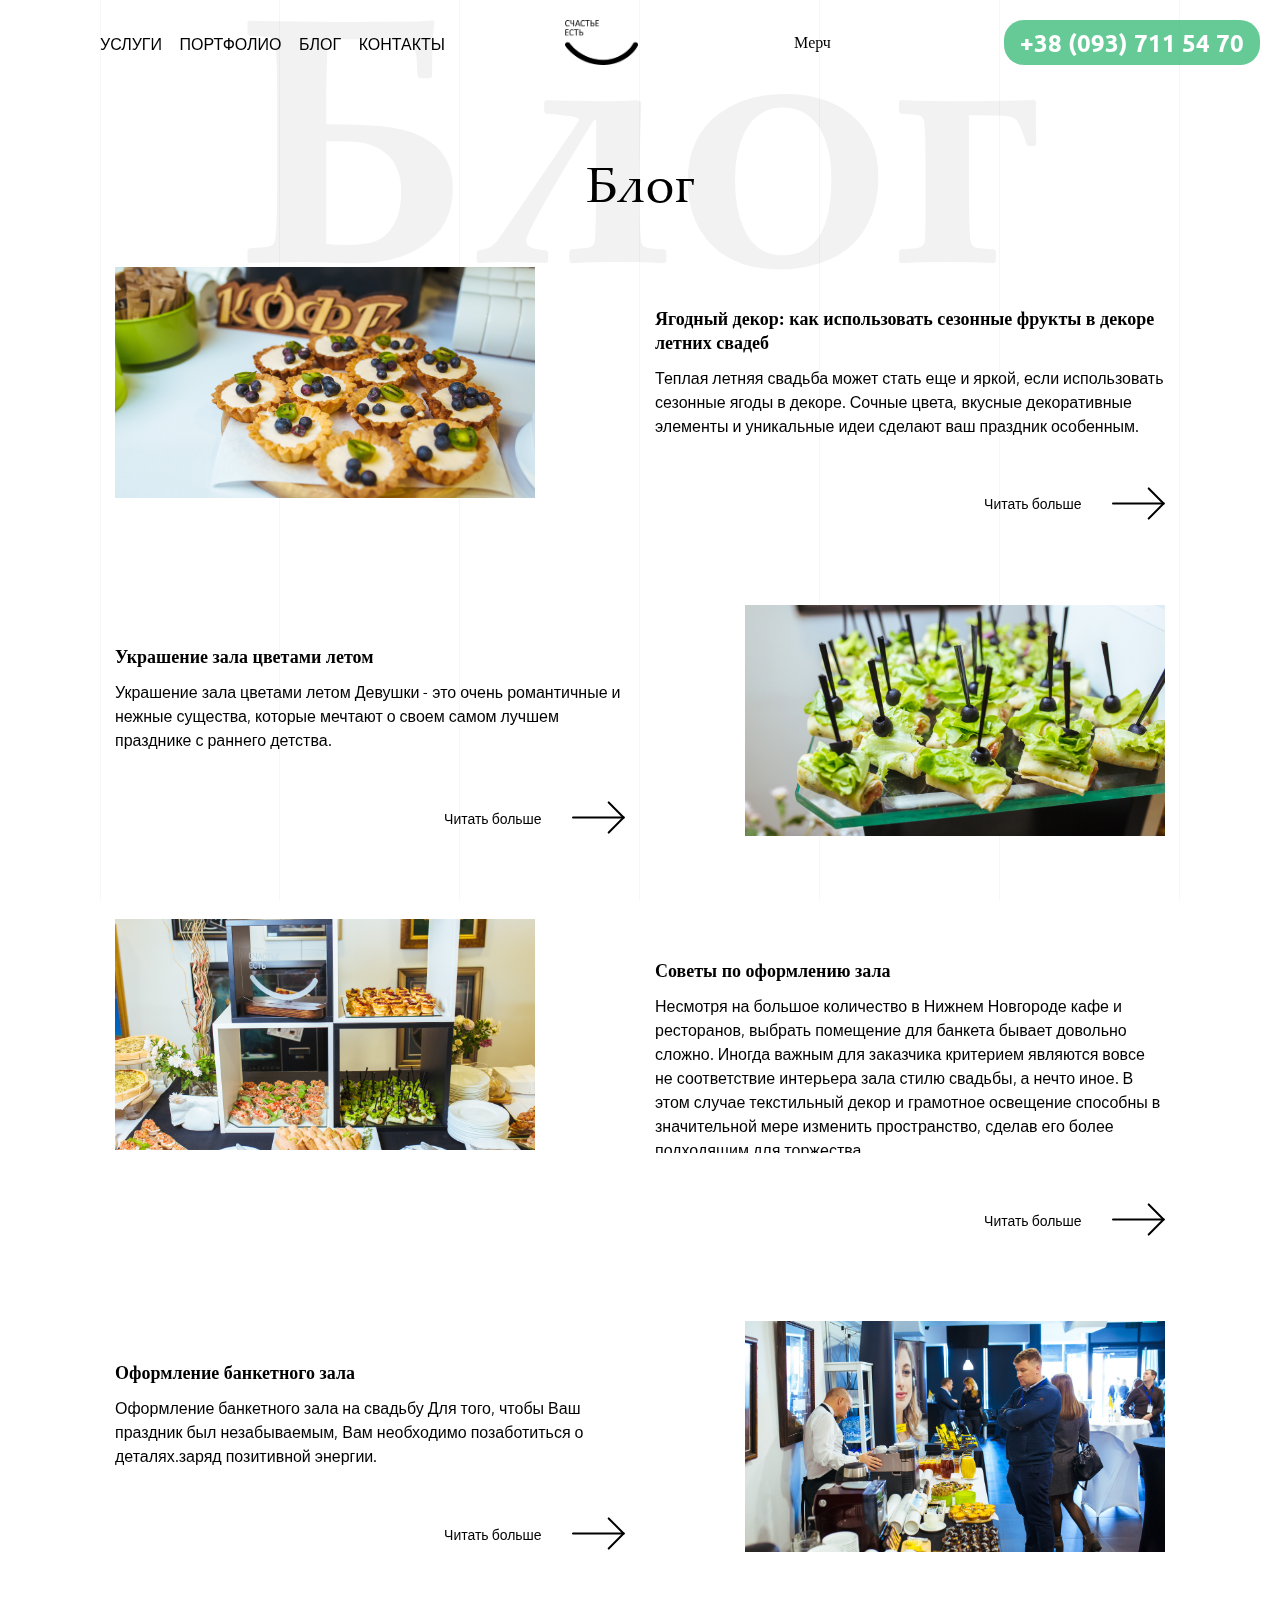
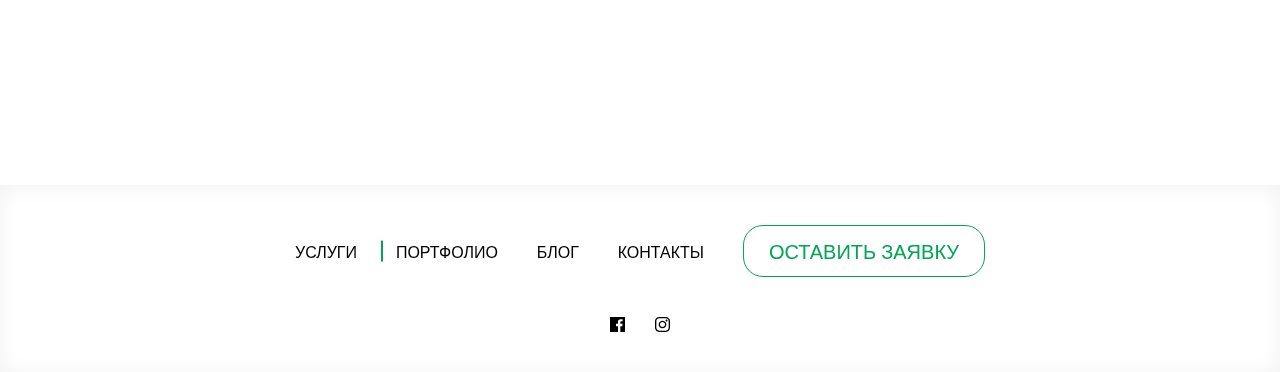
==== commit 8617461a: "create calc" ====
--- a/blog.html
+++ b/blog.html
@@ -28,12 +28,12 @@
                         <a class="menu_item" href="contacts.html">КОНТАКТЫ</a>
                         <a class="menu_item d-md-none" href="merch.html">МEРЧ</a>
                         <div class="menu_social d-md-none">
-                            <div class="menu_social_icon">
+                            <a href="#" class="menu_social_icon">
                                 <img src="assest/img/svg/facebook_black.svg" alt="">
-                            </div>
-                            <div class="menu_social_icon">
+                            </a>
+                            <a href="#" class="menu_social_icon">
                                 <img src="assest/img/svg/002-instagram-black.svg" alt="">
-                            </div>
+                            </a>
                         </div>
                     </div>
                 </div>
@@ -161,25 +161,66 @@
     <footer class="footer">
         <div class="container-fluid">
             <div class="row">
-                <div class="col-12 col-md-6 m-md-auto d-flex justify-content-around">
+                <div class="col-12 col-md-12 col-lg-8 offset-lg-2 m-md-auto d-flex justify-content-around justify-content-md-between">
                     <a href="" class="footer_link">УСЛУГИ</a>
                     <a href="" class="footer_link">ПОРТФОЛИО</a>
                     <a href="" class="footer_link">БЛОГ</a>
                     <a href="" class="footer_link">КОНТАКТЫ</a>
+                    <div class="d-none d-md-flex footer_btn form-call-js"><p>ОСТАВИТЬ ЗАЯВКУ</p></div>
                 </div>
             </div>
             <div class="row">
                 <div class="col-12 d-flex  align-items-md-center justify-content-center">
-                    <div class="footer_social_icon"><img src="assest/img/svg/facebook_black.svg" alt=""></div>
-                    <div class="footer_social_icon"><img src="assest/img/svg/002-instagram-black.svg" alt=""></div>
+                    <a href="#" class="footer_social_icon"><img src="assest/img/svg/facebook_black.svg" alt=""></a>
+                    <a href="#" class="footer_social_icon"><img src="assest/img/svg/002-instagram-black.svg" alt=""></a>
+
                 </div>
             </div>
         </div>
     </footer>
 </div>
 <!-----------------Pop_up--------------------->
-
-
+<div class="wrapper_pop_up_call justify-content-lg-center align-items-lg-center">
+    <div class="pop_up_call">
+        <div class="container-fluid">
+            <div class="row">
+                <div class="col-12">
+                    <div class="form_title pop_up_call_title">
+                        Оставить заявку
+                    </div>
+                </div>
+                <div class="col-12 col-md-8 col-lg-4 offset-lg-4">
+                    <form class="form call_form" action="#" method="post">
+                        <div class="form_input call_form_input">
+                            <input id="name" name="name" type="text">
+                            <label for="name">Имя</label>
+                            <!--                <div class="form_input_property"><img src="assest/img/svg/properly.svg" alt=""></div>-->
+                        </div>
+                        <div class="form_input call_form_input">
+                            <input id="phone" name="tel" type="tel">
+                            <label for="phone">Номер телефона</label>
+                            <!--                <div class="form_input_property"><img src="assest/img/svg/properly.svg" alt=""></div>-->
+                        </div>
+                        <div class="form_input call_form_input">
+                            <input id="email" name="email" type="email">
+                            <label for="email">Email</label>
+                            <!--                <div class="form_input_property"><img src="assest/img/svg/properly.svg" alt=""></div>-->
+                        </div>
+                        <button class="btn btn_form form-post-js" type="submit">ОТПРАВИТЬ</button>
+                    </form>
+                </div>
+            </div>
+        </div>
+        <div class="form_thanks form-thanks-js">
+            Спасибо!
+        </div>
+        <div class="pop_up_close close-form-call-js">
+        </div>
+        <div class="form_bg">
+            <img src="assest/img/footer.jpg" alt="">
+        </div>
+    </div>
+</div>
 <!------------------Scripts------------------->
 <div class="wrapper_main_bg">
     <div class="main_bg_col"></div>
--- a/assest/css/style.css
+++ b/assest/css/style.css
@@ -29,6 +29,7 @@
   border-radius: 20px;
   border: none;
   outline: none;
+  font-weight: 400;
 }
 @media screen and (min-width: 767px) {
   .btn {
@@ -64,6 +65,15 @@
     font-size: 5rem;
     line-height: 6.7rem;
   }
+}
+
+.main_wrapper {
+  min-height: 100vh;
+  display: flex;
+  flex-direction: column;
+}
+.main_wrapper section {
+  flex-grow: 1;
 }
 
 .bg_title {
@@ -260,6 +270,20 @@
     font-size: 1.6rem;
     line-height: 1.8rem;
     font-weight: 400;
+    position: relative;
+  }
+  .menu_item:after {
+    content: "";
+    width: 0;
+    height: 2px;
+    background-color: #00A651;
+    position: absolute;
+    bottom: -3px;
+    left: 5%;
+    transition: width 500ms;
+  }
+  .menu_item:hover:after {
+    width: 90%;
   }
 }
 .menu_item:last-child {
@@ -333,6 +357,20 @@
   .header_merch {
     font-size: 1.6rem;
     line-height: 1.8rem;
+    position: relative;
+  }
+  .header_merch:after {
+    content: "";
+    width: 0;
+    height: 2px;
+    background-color: #00A651;
+    position: absolute;
+    bottom: -3px;
+    left: 5%;
+    transition: width 500ms;
+  }
+  .header_merch:hover:after {
+    width: 100%;
   }
 }
 
@@ -570,7 +608,7 @@
 }
 @media screen and (min-width: 767px) {
   .slick-main-prev {
-    bottom: 6rem;
+    bottom: 3.5rem;
     left: 15rem;
   }
 }
@@ -605,7 +643,7 @@
 }
 @media screen and (min-width: 767px) {
   .slick-main-next {
-    bottom: 6rem;
+    bottom: 3.5rem;
     left: calc(6rem + 20vw);
   }
 }
@@ -953,8 +991,10 @@
 }
 .about_us_wrapper_info_text {
   width: 80%;
-  height: 16rem;
+  max-height: 16rem;
+  height: auto;
   overflow: hidden;
+  transition: max-height 500ms;
 }
 @media screen and (min-width: 767px) {
   .about_us_wrapper_info_text {
@@ -983,7 +1023,7 @@
   }
 }
 .about_us_wrapper_info_text_open {
-  height: auto;
+  max-height: 80rem;
 }
 .about_us_read_more {
   font-family: "Ubuntu", sans-serif;
@@ -1506,14 +1546,15 @@
     padding: 5rem 10rem 13rem;
   }
 }
-.wrapper_form .form_bg {
+
+.form_bg {
   width: 100%;
   height: 100%;
   position: absolute;
   top: 0;
   left: 0;
 }
-.wrapper_form .form_bg:before {
+.form_bg:before {
   content: "";
   position: absolute;
   top: 0;
@@ -1523,7 +1564,7 @@
   height: 100%;
   background-color: rgba(255, 255, 255, 0.8);
 }
-.wrapper_form .form_bg img {
+.form_bg img {
   width: auto;
   height: 100%;
   position: absolute;
@@ -1533,7 +1574,7 @@
   z-index: -1;
 }
 @media screen and (min-width: 960px) {
-  .wrapper_form .form_bg img {
+  .form_bg img {
     width: 100%;
     height: auto;
   }
@@ -1608,24 +1649,23 @@
   border: none;
   border-bottom: 1px solid #000;
   outline: none;
+  font-family: "Ubuntu", sans-serif;
+  font-weight: 400;
   font-size: 3rem;
-  line-height: 3rem;
+  line-height: 5rem;
   color: #000;
-  text-indent: 2rem;
-}
-.form_input input:placeholder-shown + label {
-  opacity: 0;
-}
-.form_input input:invalid {
-  border-bottom: 1px solid #E20047;
-}
-.form_input input:valid + .form_input_property {
-  opacity: 1;
+  text-indent: 5rem;
+}
+@media screen and (min-width: 960px) {
+  .form_input input {
+    font-size: 1.8rem;
+    line-height: 2.7rem;
+    text-indent: 2rem;
+  }
 }
 .form_input label {
-  opacity: 1;
-  position: absolute;
-  top: -2rem;
+  position: absolute;
+  top: -3rem;
   left: 0;
   font-family: "Ubuntu", sans-serif;
   font-weight: 300;
@@ -1636,8 +1676,9 @@
 }
 @media screen and (min-width: 960px) {
   .form_input label {
-    font-size: 2rem;
-    line-height: 3rem;
+    top: -2rem;
+    font-size: 1.8rem;
+    line-height: 2.7rem;
   }
 }
 .form_input_property {
@@ -1686,21 +1727,23 @@
   font-size: 1.66rem;
   line-height: 2rem;
   font-family: "Ubuntu", sans-serif;
+  font-weight: 400;
   color: #000;
 }
 @media screen and (min-width: 767px) {
   .footer_link {
     font-size: 2.66rem;
     line-height: 3rem;
-    margin-right: 10vw;
+    margin: 0;
+    display: flex;
+    align-items: center;
   }
 }
 @media screen and (min-width: 767px) and (min-width: 960px) {
   .footer_link {
     font-size: 1.6rem;
     line-height: 2.4rem;
-    margin-right: 7rem;
-    margin-bottom: 4rem;
+    margin: 0;
   }
 }
 @media screen and (min-width: 767px) {
@@ -1723,17 +1766,30 @@
 }
 @media screen and (min-width: 767px) {
   .footer_link:first-child:before {
-    right: -5vh;
+    right: -1vh;
+    height: 40%;
+  }
+}
+@media screen and (min-width: 767px) and (min-width: 960px) {
+  .footer_link:first-child:before {
+    right: -3vh;
   }
 }
 .footer_social_icon {
   width: 3rem;
   height: 3rem;
+  cursor: pointer;
+}
+@media screen and (min-width: 767px) {
+  .footer_social_icon {
+    margin-top: 6rem;
+  }
 }
 @media screen and (min-width: 960px) {
   .footer_social_icon {
     width: 1.5rem;
     height: 1.5rem;
+    margin-top: 4rem;
   }
 }
 .footer_social_icon img {
@@ -1746,6 +1802,40 @@
 @media screen and (min-width: 960px) {
   .footer_social_icon:first-child {
     margin-right: 3rem;
+  }
+}
+.footer_btn {
+  cursor: pointer;
+  padding: 2rem 4rem;
+  border: 1px solid #00A651;
+  background-color: #fff;
+  border-radius: 20px;
+  transition: background-color 500ms;
+}
+@media screen and (min-width: 960px) {
+  .footer_btn {
+    padding: 1rem 2.5rem;
+  }
+}
+.footer_btn:hover {
+  background-color: #00A651;
+}
+.footer_btn:hover > p {
+  color: #fff;
+}
+.footer_btn p {
+  font-family: "Ubuntu", sans-serif;
+  font-weight: 400;
+  white-space: nowrap;
+  font-size: 2.66rem;
+  line-height: 4rem;
+  color: #00A651;
+  transition: color 500ms;
+}
+@media screen and (min-width: 960px) {
+  .footer_btn p {
+    font-size: 2rem;
+    line-height: 3rem;
   }
 }
 
@@ -1759,7 +1849,7 @@
   .blog {
     padding: 0 11rem;
     padding-top: 19rem;
-    margin-bottom: 20rem;
+    margin-bottom: 11.66rem;
   }
 }
 @media screen and (min-width: 767px) and (min-width: 960px) {
@@ -2804,12 +2894,12 @@
 }
 @media screen and (min-width: 767px) {
   .services_list_item_img {
-    padding-top: 21vh;
+    padding-top: 20vh;
   }
 }
 @media screen and (min-width: 767px) and (min-width: 960px) {
   .services_list_item_img {
-    padding-top: 45vh;
+    padding-top: 40vh;
   }
 }
 .services_list_item_img img {
@@ -3798,6 +3888,7 @@
   margin-bottom: 5rem;
 }
 .merch_product {
+  cursor: pointer;
   margin-bottom: 3.33rem;
   position: relative;
   overflow: hidden;
@@ -3900,7 +3991,7 @@
   margin-left: 1rem;
 }
 .merch_product_info_buy {
-  min-width: 3rem;
+  min-width: 20%;
   width: 3rem;
   min-height: 3rem;
   height: 3rem;
@@ -3940,7 +4031,8 @@
 
 .wrapper_pop_up_product {
   display: none;
-  position: absolute;
+  position: fixed;
+  overflow: scroll;
   top: 0;
   left: 0;
   width: 100%;
@@ -3952,12 +4044,19 @@
 }
 
 .pop_up_close {
-  position: absolute;
-  top: 3rem;
-  right: 3rem;
+  cursor: pointer;
+  position: absolute;
+  top: 1.5rem;
+  right: 1.5rem;
   width: 4rem;
   height: 4rem;
   z-index: 201;
+}
+@media screen and (min-width: 767px) {
+  .pop_up_close {
+    top: 3.33rem;
+    right: 3.33rem;
+  }
 }
 .pop_up_close:before {
   content: "";
@@ -4176,7 +4275,7 @@
 .pop_up_thanks_icon {
   position: absolute;
   top: 2rem;
-  left: -8rem;
+  left: -15vw;
   width: 30vw;
 }
 .pop_up_thanks_icon img {
@@ -4184,4 +4283,383 @@
   height: auto;
 }
 
+.wrapper_pop_up_call {
+  display: none;
+  position: fixed;
+  top: 0;
+  left: 0;
+  width: 100%;
+  height: 100%;
+  z-index: 200;
+  background-color: rgba(255, 255, 255, 0.95);
+}
+.wrapper_pop_up_call_open {
+  display: flex;
+}
+
+.pop_up_call {
+  width: 100%;
+  height: 100%;
+  position: relative;
+  overflow: hidden;
+  display: flex;
+  align-items: center;
+}
+@media screen and (min-width: 960px) {
+  .pop_up_call {
+    width: 80%;
+    height: 90%;
+  }
+}
+
+.call_form {
+  width: 100%;
+}
+
+.form_thanks {
+  display: none;
+  position: absolute;
+  top: 50%;
+  left: 50%;
+  transform: translate(-50%, -50%);
+  color: #00A651;
+  font-size: 4.8rem;
+  line-height: 6rem;
+  font-family: "Ubuntu", sans-serif;
+  font-weight: 600;
+  z-index: 2;
+}
+.form_thanks_open {
+  display: flex;
+}
+
+.wrapper_pop_up_calc {
+  position: fixed;
+  top: 0;
+  left: 0;
+  overflow: scroll;
+  display: none;
+  width: 100%;
+  height: 100%;
+  z-index: 200;
+}
+.wrapper_pop_up_calc_open {
+  display: block;
+}
+
+.pop_up_calc {
+  z-index: 200;
+  position: relative;
+  overflow: hidden;
+}
+
+.choice_box {
+  padding: 5rem 6rem;
+  background-color: #fff;
+}
+
+.calc_header {
+  display: flex;
+  flex-direction: row;
+  flex-wrap: wrap;
+  justify-content: space-between;
+}
+
+.choice_event {
+  width: calc(50% - 1rem);
+  margin-bottom: 1.5rem;
+}
+.choice_event input {
+  display: none;
+}
+.choice_event input:checked + label {
+  background-color: #E4F5EC;
+  box-shadow: 5px 0 6px 0 rgba(0, 166, 81, 0.2);
+}
+.choice_event label {
+  padding: 2rem 3rem;
+  position: relative;
+  width: 100%;
+  height: 100%;
+  display: flex;
+  justify-content: center;
+  align-items: center;
+  font-size: 2.33rem;
+  line-height: 3.5rem;
+  font-family: "Ubuntu", sans-serif;
+  color: #000;
+  font-weight: 600;
+  border-radius: 10px;
+  box-shadow: 5px 0 6px 0 rgba(0, 0, 0, 0.11);
+  background-color: #fff;
+}
+.choice_event:last-child {
+  width: 100%;
+  margin-bottom: 0;
+}
+
+.calc_title {
+  padding: 0 9rem;
+  margin-top: 8.33rem;
+  margin-bottom: 15rem;
+  display: flex;
+  flex-direction: column;
+  width: 100%;
+  align-items: center;
+}
+.calc_title h3 {
+  font-family: "Ubuntu", sans-serif;
+  font-size: 4rem;
+  line-height: 5rem;
+  color: #000;
+  padding-left: 25%;
+  position: relative;
+  font-weight: 600;
+}
+.calc_title h3:before {
+  content: "";
+  width: 20%;
+  height: 1px;
+  background-color: #00A651;
+  position: absolute;
+  top: 50%;
+  left: 10%;
+  transform: translate(-50%, -50%);
+}
+
+.calc_subtitle {
+  font-size: 3rem;
+  line-height: 2.7rem;
+  font-family: "Ubuntu", sans-serif;
+  color: #000;
+}
+
+.calc_quantity {
+  margin-bottom: 8.33rem;
+}
+.calc_quantity_title {
+  font-size: 2.66rem;
+  font-weight: 400;
+  line-height: 2.4rem;
+  color: #000;
+  font-family: "Ubuntu", sans-serif;
+  margin-bottom: 3.33rem;
+}
+.calc_quantity_check {
+  position: relative;
+}
+.calc_quantity_check_number {
+  padding: 1rem 2rem;
+  border-radius: 10px;
+  border: 1px solid #EBEBEB;
+  position: absolute;
+  top: -8rem;
+  right: 0;
+  display: flex;
+  justify-content: center;
+  align-items: center;
+}
+.calc_quantity_check_number p {
+  font-family: "Ubuntu", sans-serif;
+  font-size: 2.66rem;
+  line-height: 3rem;
+  color: #818181;
+}
+.calc_quantity_check_number p span {
+  font-family: "Ubuntu", sans-serif;
+  font-size: 2.33rem;
+  color: #818181;
+}
+.calc_quantity_check input[type=range] {
+  -webkit-appearance: none;
+  width: 100%;
+  outline: none;
+  background: -webkit-linear-gradient(left, #00A651 0%, #00A651 20%, #EBEBEB 20%, #EBEBEB 100%);
+}
+.calc_quantity_check input[type=range]::-webkit-slider-thumb {
+  -webkit-appearance: none;
+  height: 4.5rem;
+  width: 4.5rem;
+  margin-top: -2rem;
+  border-radius: 4.5rem;
+  background: #818181;
+  cursor: pointer;
+}
+.calc_quantity_check input[type=range]::-moz-range-thumb {
+  -moz-appearance: none;
+  height: 4.5rem;
+  width: 4.5rem;
+  margin-top: -2rem;
+  border-radius: 4.5rem;
+  background: #818181;
+  cursor: pointer;
+}
+.calc_quantity_check input[type=range]:focus {
+  outline: none;
+}
+.calc_quantity_check input[type=range]::-webkit-slider-runnable-track {
+  width: 100%;
+  height: 2px;
+  cursor: pointer;
+  outline: none;
+}
+.calc_quantity_check input[type=range]::-moz-range-track {
+  outline: none;
+  width: 100%;
+  height: 2px;
+  background: -moz-linear-gradient(left, #00A651 0%, #00A651 20%, #EBEBEB 20%, #EBEBEB 100%);
+  cursor: pointer;
+}
+
+.calc_extra_title {
+  font-size: 2.66rem;
+  font-weight: 400;
+  line-height: 2.4rem;
+  color: #000;
+  font-family: "Ubuntu", sans-serif;
+  margin-bottom: 3.33rem;
+}
+
+.choice_extra_services {
+  margin-bottom: 8.33rem;
+}
+.choice_extra_services .choice_extra {
+  margin-bottom: 1.5rem;
+}
+.choice_extra_services .choice_extra:last-child {
+  margin-bottom: 0;
+}
+.choice_extra_services .choice_extra input {
+  display: none;
+}
+.choice_extra_services .choice_extra input:checked + label {
+  border: 1px solid #00A651;
+}
+.choice_extra_services .choice_extra label {
+  padding: 2rem 3rem;
+  position: relative;
+  width: 100%;
+  height: 100%;
+  display: flex;
+  justify-content: flex-start;
+  align-items: center;
+  font-size: 2.66rem;
+  line-height: 4rem;
+  font-family: "Ubuntu", sans-serif;
+  color: #818181;
+  font-weight: 400;
+  border-radius: 10px;
+  background-color: #fff;
+  border: 1px solid #EBEBEB;
+}
+
+.full_price {
+  position: relative;
+  padding: 5rem 6rem;
+  background-color: #e5f6ee;
+}
+.full_price:before {
+  position: absolute;
+  content: "";
+  width: calc(100% - 12rem);
+  height: 1px;
+  top: 0;
+  left: 50%;
+  transform: translate(-50%, -50%);
+  background-color: #00A651;
+}
+.full_price_title {
+  font-size: 3rem;
+  line-height: 4.5rem;
+  font-family: "Ubuntu", sans-serif;
+  color: #000;
+  font-weight: 600;
+  margin-bottom: 3.33rem;
+}
+
+.price_person {
+  width: 100%;
+  padding: 5rem 0;
+  display: flex;
+  justify-content: center;
+  align-items: flex-end;
+  background: #a8ff78;
+  background: -moz-linear-gradient(left, #a8ff78 0%, #78ffd6 100%);
+  background: -webkit-linear-gradient(left, #a8ff78 0%, #78ffd6 100%);
+  background: linear-gradient(to right, #a8ff78 0%, #78ffd6 100%);
+  border-radius: 10px;
+  font-family: "Ubuntu", sans-serif;
+  font-weight: 400;
+  color: #fff;
+  font-size: 3rem;
+  line-height: 3rem;
+  margin-bottom: 8.33rem;
+}
+.price_person_value {
+  font-family: "Ubuntu", sans-serif;
+  font-weight: 400;
+  color: #fff;
+  font-size: 8.33rem;
+  line-height: 8rem;
+  margin-right: 1.5rem;
+}
+
+.full_price_option {
+  margin-bottom: 8.33rem;
+}
+.full_price_option .option {
+  margin-bottom: 4rem;
+  display: flex;
+  flex-direction: row;
+  justify-content: space-between;
+}
+.full_price_option .option_title {
+  font-size: 2.33rem;
+  font-family: "Ubuntu", sans-serif;
+  line-height: 4rem;
+  color: #818181;
+}
+.full_price_option .option_value {
+  display: flex;
+  text-align: center;
+  justify-content: center;
+  font-size: 2.66rem;
+  line-height: 4rem;
+  color: #000;
+  font-family: "Ubuntu", sans-serif;
+  font-weight: 500;
+}
+.full_price_option .option_value span {
+  font-weight: 400;
+  margin-left: 1rem;
+}
+.full_price_option .option_sum_title {
+  font-family: "Ubuntu", sans-serif;
+  font-weight: 400;
+  font-size: 3rem;
+  line-height: 4.5rem;
+  color: #818181;
+}
+.full_price_option .option_sum_value {
+  display: flex;
+  text-align: center;
+  justify-content: center;
+  font-size: 3rem;
+  line-height: 4.5rem;
+  color: #000;
+  font-family: "Ubuntu", sans-serif;
+  font-weight: 500;
+}
+.full_price_option .option_sum_value span {
+  font-weight: 400;
+  margin-left: 1rem;
+}
+
+.full_price_btn button {
+  width: 100%;
+  color: #fff;
+  font-size: 3rem;
+  line-height: 4.5rem;
+}
+
 /*# sourceMappingURL=style.css.map */
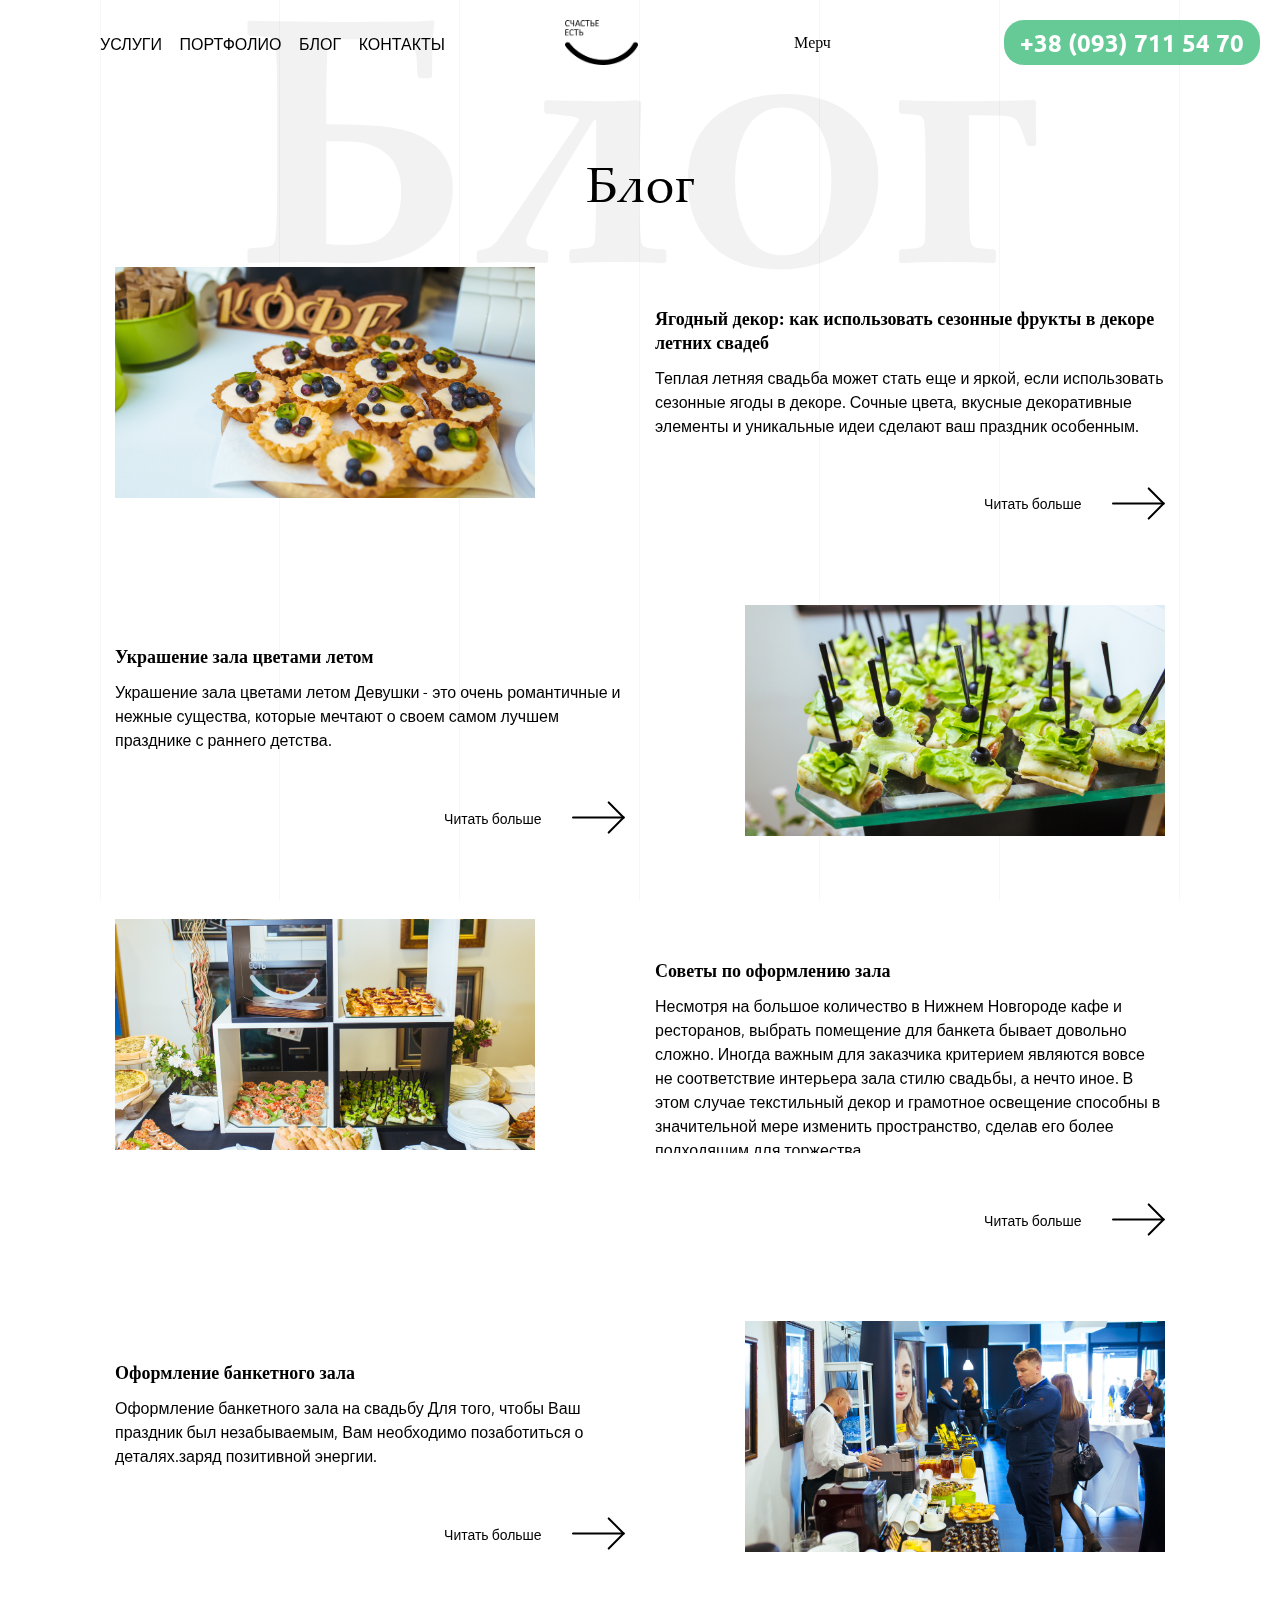
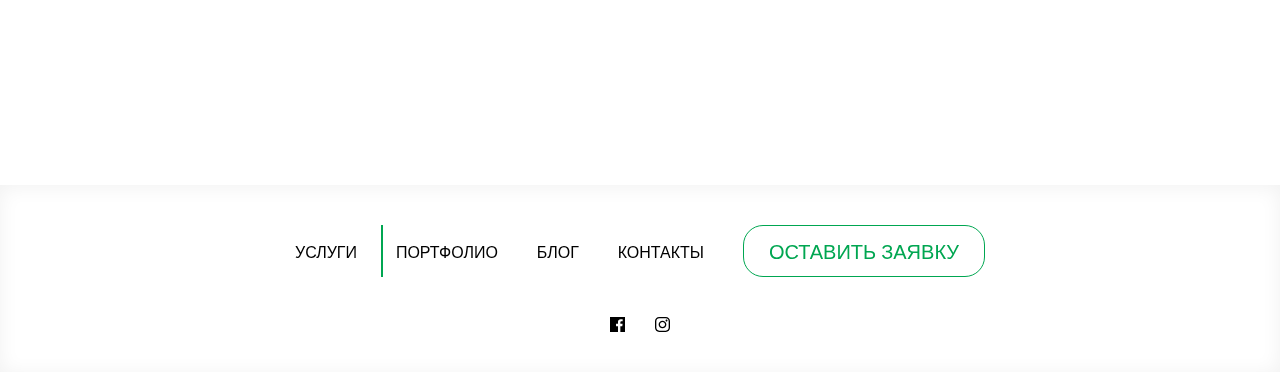
==== commit 9493dd9f: "create slider portfolio" ====
--- a/blog.html
+++ b/blog.html
@@ -5,11 +5,11 @@
     <meta name="viewport"
           content="width=device-width, user-scalable=no, initial-scale=1.0, maximum-scale=1.0, minimum-scale=1.0">
     <meta http-equiv="X-UA-Compatible" content="ie=edge">
-    <link rel="stylesheet" href="assest/fonts/palatino.css">
-    <link rel="stylesheet" href="assest/fonts/ubuntu.css">
-    <link rel="stylesheet" href="assest/css/reset.css">
-    <link rel="stylesheet" href="assest/css/bootstrap-grid.min.css">
-    <link rel="stylesheet" href="assest/css/style.css">
+    <link rel="stylesheet" href="assets/fonts/palatino.css">
+    <link rel="stylesheet" href="assets/fonts/ubuntu.css">
+    <link rel="stylesheet" href="assets/css/reset.css">
+    <link rel="stylesheet" href="assets/css/bootstrap-grid.min.css">
+    <link rel="stylesheet" href="assets/css/style.css">
     <title>Catering</title>
 </head>
 <body>
@@ -29,17 +29,17 @@
                         <a class="menu_item d-md-none" href="merch.html">МEРЧ</a>
                         <div class="menu_social d-md-none">
                             <a href="#" class="menu_social_icon">
-                                <img src="assest/img/svg/facebook_black.svg" alt="">
+                                <img src="assets/img/svg/facebook_black.svg" alt="">
                             </a>
                             <a href="#" class="menu_social_icon">
-                                <img src="assest/img/svg/002-instagram-black.svg" alt="">
+                                <img src="assets/img/svg/002-instagram-black.svg" alt="">
                             </a>
                         </div>
                     </div>
                 </div>
                 <div class="col-4 col-md-2 offset-lg-1">
                     <a href="index.html" class="logo_wrapper">
-                        <img src="assest/img/svg/photo_2019-01-15_16-06-22.png" alt="">
+                        <img src="assets/img/svg/photo_2019-01-15_16-06-22.png" alt="">
                     </a>
                 </div>
                 <div class="d-none d-md-block col-md-2 d-md-flex justify-content-md-start align-items-md-center  justify-content-lg-center">
@@ -47,7 +47,7 @@
                 </div>
                 <button class="btn header_btn">
                     <p class="button_text d-none d-md-block">+38 (093) 711 54 70</p>
-                    <img src="assest/img/svg/phone-call_header.svg" class="header_call_icon d-md-none">
+                    <img src="assets/img/svg/phone-call_header.svg" class="header_call_icon d-md-none">
                 </button>
             </div>
         </div>
@@ -64,7 +64,7 @@
             <div class="row d-lg-flex justify-content-lg-between row-lg-even-reverse">
                 <div class="col-12 col-lg-5">
                     <div class="blog_list_item_img">
-                        <img src="assest/img/header.jpg" alt="">
+                        <img src="assets/img/header.jpg" alt="">
                     </div>
                 </div>
                 <div class=" col-12 col-lg-6">
@@ -79,17 +79,17 @@
                             <a href="blog_article.html" class="blog_list_item_read">
                                 <p>Читать больше</p>
                                 <div class="blog_list_item_read_icon">
-                                    <img src="assest/img/svg/Group%2010.svg" alt="">
-                                </div>
-                            </a>
-                        </div>
-                    </div>
-                </div>
-            </div>
-            <div class="row d-lg-flex justify-content-lg-between row-lg-even-reverse">
-                <div class="col-12 col-lg-5">
-                    <div class="blog_list_item_img">
-                        <img src="assest/img/portholio%203.jpg" alt="">
+                                    <img src="assets/img/svg/Group%2010.svg" alt="">
+                                </div>
+                            </a>
+                        </div>
+                    </div>
+                </div>
+            </div>
+            <div class="row d-lg-flex justify-content-lg-between row-lg-even-reverse">
+                <div class="col-12 col-lg-5">
+                    <div class="blog_list_item_img">
+                        <img src="assets/img/portholio%203.jpg" alt="">
                     </div>
                 </div>
                 <div class=" col-12 col-lg-6">
@@ -101,17 +101,17 @@
                             <a href="blog_article.html" class="blog_list_item_read">
                                 <p>Читать больше</p>
                                 <div class="blog_list_item_read_icon">
-                                    <img src="assest/img/svg/Group%2010.svg" alt="">
-                                </div>
-                            </a>
-                        </div>
-                    </div>
-                </div>
-            </div>
-            <div class="row d-lg-flex justify-content-lg-between row-lg-even-reverse">
-                <div class="col-12 col-lg-5">
-                    <div class="blog_list_item_img">
-                        <img src="assest/img/portholio%202.jpg" alt="">
+                                    <img src="assets/img/svg/Group%2010.svg" alt="">
+                                </div>
+                            </a>
+                        </div>
+                    </div>
+                </div>
+            </div>
+            <div class="row d-lg-flex justify-content-lg-between row-lg-even-reverse">
+                <div class="col-12 col-lg-5">
+                    <div class="blog_list_item_img">
+                        <img src="assets/img/portholio%202.jpg" alt="">
                     </div>
                 </div>
                 <div class=" col-12 col-lg-6">
@@ -126,7 +126,7 @@
                             <a href="#" class="blog_list_item_read">
                                 <p>Читать больше</p>
                                 <div class="blog_list_item_read_icon">
-                                    <img src="assest/img/svg/Group%2010.svg" alt="">
+                                    <img src="assets/img/svg/Group%2010.svg" alt="">
                                 </div>
                             </a>
                         </div>
@@ -137,7 +137,7 @@
             <div class="row d-lg-flex justify-content-lg-between row-lg-even-reverse">
                 <div class="col-12 col-lg-5">
                     <div class="blog_list_item_img">
-                        <img src="assest/img/portholio%204.jpg" alt="">
+                        <img src="assets/img/portholio%204.jpg" alt="">
                     </div>
                 </div>
                 <div class="col-12 col-lg-6">
@@ -149,7 +149,7 @@
                             <a href="#" class="blog_list_item_read">
                                 <p>Читать больше</p>
                                 <div class="blog_list_item_read_icon">
-                                    <img src="assest/img/svg/Group%2010.svg" alt="">
+                                    <img src="assets/img/svg/Group%2010.svg" alt="">
                                 </div>
                             </a>
                         </div>
@@ -162,17 +162,17 @@
         <div class="container-fluid">
             <div class="row">
                 <div class="col-12 col-md-12 col-lg-8 offset-lg-2 m-md-auto d-flex justify-content-around justify-content-md-between">
-                    <a href="" class="footer_link">УСЛУГИ</a>
-                    <a href="" class="footer_link">ПОРТФОЛИО</a>
-                    <a href="" class="footer_link">БЛОГ</a>
-                    <a href="" class="footer_link">КОНТАКТЫ</a>
+                    <a href="services.html" class="footer_link">УСЛУГИ</a>
+                    <a href="portfolio.html" class="footer_link">ПОРТФОЛИО</a>
+                    <a href="blog.html" class="footer_link">БЛОГ</a>
+                    <a href="contacts.html" class="footer_link">КОНТАКТЫ</a>
                     <div class="d-none d-md-flex footer_btn form-call-js"><p>ОСТАВИТЬ ЗАЯВКУ</p></div>
                 </div>
             </div>
             <div class="row">
                 <div class="col-12 d-flex  align-items-md-center justify-content-center">
-                    <a href="#" class="footer_social_icon"><img src="assest/img/svg/facebook_black.svg" alt=""></a>
-                    <a href="#" class="footer_social_icon"><img src="assest/img/svg/002-instagram-black.svg" alt=""></a>
+                    <a href="#" class="footer_social_icon"><img src="assets/img/svg/facebook_black.svg" alt=""></a>
+                    <a href="#" class="footer_social_icon"><img src="assets/img/svg/002-instagram-black.svg" alt=""></a>
 
                 </div>
             </div>
@@ -189,22 +189,22 @@
                         Оставить заявку
                     </div>
                 </div>
-                <div class="col-12 col-md-8 col-lg-4 offset-lg-4">
+                <div class="col-12 col-md-8 m-md-auto col-lg-4 offset-lg-4">
                     <form class="form call_form" action="#" method="post">
                         <div class="form_input call_form_input">
                             <input id="name" name="name" type="text">
                             <label for="name">Имя</label>
-                            <!--                <div class="form_input_property"><img src="assest/img/svg/properly.svg" alt=""></div>-->
+                            <!--                <div class="form_input_property"><img src="assets/img/svg/properly.svg" alt=""></div>-->
                         </div>
                         <div class="form_input call_form_input">
                             <input id="phone" name="tel" type="tel">
                             <label for="phone">Номер телефона</label>
-                            <!--                <div class="form_input_property"><img src="assest/img/svg/properly.svg" alt=""></div>-->
+                            <!--                <div class="form_input_property"><img src="assets/img/svg/properly.svg" alt=""></div>-->
                         </div>
                         <div class="form_input call_form_input">
                             <input id="email" name="email" type="email">
                             <label for="email">Email</label>
-                            <!--                <div class="form_input_property"><img src="assest/img/svg/properly.svg" alt=""></div>-->
+                            <!--                <div class="form_input_property"><img src="assets/img/svg/properly.svg" alt=""></div>-->
                         </div>
                         <button class="btn btn_form form-post-js" type="submit">ОТПРАВИТЬ</button>
                     </form>
@@ -217,7 +217,7 @@
         <div class="pop_up_close close-form-call-js">
         </div>
         <div class="form_bg">
-            <img src="assest/img/footer.jpg" alt="">
+            <img src="assets/img/footer.jpg" alt="">
         </div>
     </div>
 </div>
@@ -231,8 +231,9 @@
     <div class="main_bg_col d-none d-md-block"></div>
 
 </div>
-<script src="assest/js/jquery.js"></script>
-<script type="text/javascript" src="assest/js/slick/slick.min.js"></script>
-<script src="assest/js/script.js"></script>
+<script src="assets/js/jquery.js"></script>
+<script type="text/javascript" src="assets/js/slick/slick.min.js"></script>
+<script src="assets/js/owlcarousel/owl.carousel.min.js"></script>
+<script src="assets/js/script.js"></script>
 </body>
 </html>--- a/assets/fonts/palatino.css
+++ b/assets/fonts/palatino.css
@@ -0,0 +1,16 @@
+@font-face {
+    font-family: 'Palatino Linotype';
+    font-style: normal;
+    font-weight: 400;
+    src: local('Palatino Linotype Regular'), local('Palatino Linotype Regular'),
+    url('pala.ttf') format('truetype'); /* Safari, Android, iOS */
+}
+
+@font-face {
+    font-family: 'Palatino Linotype';
+    font-style: normal;
+    font-weight: 700;
+    src: local('Palatino Linotype Bold'), local('Palatino Linotype Bold'),
+    url('palab.ttf') format('truetype'); /* Safari, Android, iOS */
+}
+
--- a/assets/fonts/ubuntu.css
+++ b/assets/fonts/ubuntu.css
@@ -0,0 +1,72 @@
+/* ubuntu-300 - latin */
+@font-face {
+    font-family: 'Ubuntu';
+    font-style: normal;
+    font-weight: 300;
+    src: local('Ubuntu Light'), local('Ubuntu-Light'),
+    url('ubuntu-v13-latin-300.woff2') format('woff2'), /* Chrome 26+, Opera 23+, Firefox 39+ */
+    url('ubuntu-v13-latin-300.woff') format('woff'); /* Chrome 6+, Firefox 3.6+, IE 9+, Safari 5.1+ */
+}
+/* ubuntu-300italic - latin */
+@font-face {
+    font-family: 'Ubuntu';
+    font-style: italic;
+    font-weight: 300;
+    src: local('Ubuntu Light Italic'), local('Ubuntu-LightItalic'),
+    url('ubuntu-v13-latin-300italic.woff2') format('woff2'), /* Chrome 26+, Opera 23+, Firefox 39+ */
+    url('ubuntu-v13-latin-300italic.woff') format('woff'); /* Chrome 6+, Firefox 3.6+, IE 9+, Safari 5.1+ */
+}
+/* ubuntu-italic - latin */
+@font-face {
+    font-family: 'Ubuntu';
+    font-style: italic;
+    font-weight: 400;
+    src: local('Ubuntu Italic'), local('Ubuntu-Italic'),
+    url('ubuntu-v13-latin-italic.woff2') format('woff2'), /* Chrome 26+, Opera 23+, Firefox 39+ */
+    url('ubuntu-v13-latin-italic.woff') format('woff'); /* Chrome 6+, Firefox 3.6+, IE 9+, Safari 5.1+ */
+}
+/* ubuntu-regular - latin */
+@font-face {
+    font-family: 'Ubuntu';
+    font-style: normal;
+    font-weight: 400;
+    src: local('Ubuntu Regular'), local('Ubuntu-Regular'),
+    url('ubuntu-v13-latin-regular.woff2') format('woff2'), /* Chrome 26+, Opera 23+, Firefox 39+ */
+    url('ubuntu-v13-latin-regular.woff') format('woff'); /* Chrome 6+, Firefox 3.6+, IE 9+, Safari 5.1+ */
+}
+/* ubuntu-500 - latin */
+@font-face {
+    font-family: 'Ubuntu';
+    font-style: normal;
+    font-weight: 500;
+    src: local('Ubuntu Medium'), local('Ubuntu-Medium'),
+    url('ubuntu-v13-latin-500.woff2') format('woff2'), /* Chrome 26+, Opera 23+, Firefox 39+ */
+    url('ubuntu-v13-latin-500.woff') format('woff'); /* Chrome 6+, Firefox 3.6+, IE 9+, Safari 5.1+ */
+}
+/* ubuntu-500italic - latin */
+@font-face {
+    font-family: 'Ubuntu';
+    font-style: italic;
+    font-weight: 500;
+    src: local('Ubuntu Medium Italic'), local('Ubuntu-MediumItalic'),
+    url('ubuntu-v13-latin-500italic.woff2') format('woff2'), /* Chrome 26+, Opera 23+, Firefox 39+ */
+    url('ubuntu-v13-latin-500italic.woff') format('woff'); /* Chrome 6+, Firefox 3.6+, IE 9+, Safari 5.1+ */
+}
+/* ubuntu-700 - latin */
+@font-face {
+    font-family: 'Ubuntu';
+    font-style: normal;
+    font-weight: 700;
+    src: local('Ubuntu Bold'), local('Ubuntu-Bold'),
+    url('ubuntu-v13-latin-700.woff2') format('woff2'), /* Chrome 26+, Opera 23+, Firefox 39+ */
+    url('ubuntu-v13-latin-700.woff') format('woff'); /* Chrome 6+, Firefox 3.6+, IE 9+, Safari 5.1+ */
+}
+/* ubuntu-700italic - latin */
+@font-face {
+    font-family: 'Ubuntu';
+    font-style: italic;
+    font-weight: 700;
+    src: local('Ubuntu Bold Italic'), local('Ubuntu-BoldItalic'),
+    url('ubuntu-v13-latin-700italic.woff2') format('woff2'), /* Chrome 26+, Opera 23+, Firefox 39+ */
+    url('ubuntu-v13-latin-700italic.woff') format('woff'); /* Chrome 6+, Firefox 3.6+, IE 9+, Safari 5.1+ */
+}--- a/assets/css/style.css
+++ b/assets/css/style.css
@@ -0,0 +1,6362 @@
+body, html, * {
+  font-size: 10px;
+  color: #000;
+}
+@media screen and (min-width: 1500px) {
+  body, html, * {
+    font-size: 12px;
+  }
+}
+@media screen and (max-width: 1024px) {
+  body, html, * {
+    font-size: 6px;
+  }
+}
+
+a {
+  cursor: pointer;
+  text-decoration: none;
+}
+a a:hover {
+  text-decoration: none;
+}
+
+.btn {
+  cursor: pointer;
+  background-color: #00A651;
+  height: 40px;
+  font-family: "Ubuntu", sans-serif;
+  border-radius: 20px;
+  border: none;
+  outline: none;
+  font-weight: 400;
+}
+@media screen and (min-width: 767px) {
+  .btn {
+    height: 45px;
+    width: auto;
+  }
+}
+.btn p {
+  font-weight: 700;
+  color: #fff;
+  font-size: 2rem;
+  line-height: 2.5rem;
+}
+
+h2 {
+  font-size: 4rem;
+  line-height: 5rem;
+  font-family: "Palatino Linotype", sans-serif;
+  color: #000;
+  position: relative;
+  font-weight: 300;
+}
+@media screen and (min-width: 767px) {
+  h2 {
+    font-size: 7rem;
+    line-height: 8.66rem;
+    width: 100%;
+    text-align: center;
+  }
+}
+@media screen and (min-width: 767px) and (min-width: 960px) {
+  h2 {
+    font-size: 5rem;
+    line-height: 6.7rem;
+  }
+}
+
+.main_wrapper {
+  min-height: 100vh;
+  display: flex;
+  flex-direction: column;
+}
+.main_wrapper_open {
+  display: none;
+}
+.main_wrapper section {
+  flex-grow: 1;
+}
+
+.bg_title {
+  font-size: 18rem;
+  font-family: "Palatino Linotype", sans-serif;
+  color: #000;
+  font-weight: 700;
+  opacity: 0.05;
+  position: absolute;
+  text-align: center;
+  top: 50%;
+  left: -15rem;
+  transform: translate(0%, -50%);
+  white-space: nowrap;
+}
+@media screen and (min-width: 767px) {
+  .bg_title {
+    font-size: 40rem;
+    line-height: 50rem;
+    left: 0;
+    width: 100%;
+  }
+}
+@media screen and (min-width: 767px) and (min-width: 960px) {
+  .bg_title {
+    font-size: 35rem;
+    line-height: 40rem;
+    margin-bottom: 3rem;
+  }
+}
+
+.wrapper_main_bg {
+  padding: 0 6rem;
+  position: fixed;
+  z-index: -1;
+  top: 0;
+  left: 0;
+  width: 100vw;
+  height: 100%;
+  display: flex;
+}
+@media screen and (min-width: 767px) {
+  .wrapper_main_bg {
+    padding: 0 13.33rem;
+  }
+}
+@media screen and (min-width: 767px) and (min-width: 960px) {
+  .wrapper_main_bg {
+    padding: 0 10rem;
+  }
+}
+
+.main_bg_col {
+  width: 25%;
+  border-right: 1px solid #F5F7FB;
+}
+@media screen and (min-width: 960px) {
+  .main_bg_col {
+    width: calc(100% / 6);
+  }
+}
+.main_bg_col:first-child {
+  border-left: 1px solid #F5F7FB;
+}
+
+.body_hidden {
+  overflow: hidden;
+}
+
+header {
+  padding: 0 3.5rem;
+  padding-top: 1.5rem;
+  padding-bottom: 1.5rem;
+  position: fixed;
+  top: 0;
+  left: 0;
+  z-index: 100;
+  width: 100vw;
+  transition: background-color 500ms;
+}
+@media screen and (min-width: 767px) {
+  header {
+    padding: 0 13.33rem;
+    padding-top: 4.33rem;
+    padding-bottom: 4.33rem;
+  }
+}
+@media screen and (min-width: 767px) and (min-width: 960px) {
+  header {
+    padding: 2rem 10rem;
+  }
+}
+
+.menu_burger {
+  position: relative;
+  width: 10vw;
+  height: 10vw;
+  display: flex;
+  justify-content: center;
+  align-items: center;
+  z-index: 110;
+}
+.menu_burger p {
+  width: 100%;
+  height: 2px;
+  background-color: #000;
+  position: relative;
+  transition: height 500ms;
+}
+.menu_burger p:after {
+  content: "";
+  width: 100%;
+  position: absolute;
+  height: 2px;
+  left: 0;
+  background-color: #000;
+  top: -10px;
+  transition: 500ms;
+}
+.menu_burger p:before {
+  content: "";
+  width: 100%;
+  position: absolute;
+  height: 2px;
+  left: 0;
+  background-color: #000;
+  top: 10px;
+  transition: 500ms;
+}
+.menu_burger_open p {
+  height: 0;
+  transition: height 500ms;
+}
+.menu_burger_open p:before {
+  width: 80%;
+  top: 50%;
+  left: 50%;
+  transform: translate(-50%, -50%) rotate(45deg);
+}
+.menu_burger_open p:after {
+  width: 80%;
+  top: 50%;
+  left: 50%;
+  transform: translate(-50%, -50%) rotate(-45deg);
+}
+
+.menu {
+  padding-top: 27vh;
+  position: fixed;
+  width: 100vw;
+  height: 100%;
+  top: 0;
+  left: -100vw;
+  z-index: 100;
+  background-color: #fff;
+  transition: 500ms;
+}
+@media screen and (max-height: 350px) {
+  .menu {
+    padding-top: 20vh;
+  }
+}
+@media screen and (min-width: 767px) {
+  .menu {
+    padding: 0;
+    position: static;
+    width: auto;
+    height: auto;
+    background-color: transparent;
+    margin-left: -15px;
+  }
+}
+.menu_item {
+  font-family: "Ubuntu", sans-serif;
+  font-size: 4rem;
+  line-height: 5rem;
+  color: #000;
+  margin-bottom: 5vh;
+  text-align: center;
+}
+@media screen and (min-width: 767px) {
+  .menu_item {
+    margin-bottom: 0;
+    font-size: 2.33rem;
+  }
+}
+@media screen and (max-height: 420px) {
+  .menu_item {
+    margin-bottom: 3vh;
+  }
+}
+@media screen and (min-width: 960px) {
+  .menu_item {
+    font-size: 2rem;
+    line-height: 2.66rem;
+    font-weight: 400;
+    position: relative;
+  }
+}
+@media screen and (min-width: 960px) and (min-width: 1030px) {
+  .menu_item {
+    font-size: 1.6rem;
+    line-height: 1.8rem;
+    font-weight: 400;
+    position: relative;
+  }
+}
+@media screen and (min-width: 960px) {
+  .menu_item:after {
+    content: "";
+    width: 0;
+    height: 2px;
+    background-color: #00A651;
+    position: absolute;
+    bottom: -3px;
+    left: 5%;
+    transition: width 500ms;
+  }
+}
+@media screen and (min-width: 960px) {
+  .menu_item:hover:after {
+    width: 90%;
+  }
+}
+.menu_item:last-child {
+  margin-bottom: 0;
+}
+.menu_open {
+  left: 0;
+}
+.menu_social {
+  position: absolute;
+  bottom: 6vh;
+  left: 0;
+  width: 100%;
+  display: flex;
+  flex-direction: row;
+  justify-content: center;
+}
+.menu_social:before {
+  content: "";
+  position: absolute;
+  top: -100%;
+  left: 50%;
+  width: 80%;
+  height: 1px;
+  background-color: #000;
+  transform: translate(-50%, -50%);
+}
+.menu_social_icon {
+  width: 3rem;
+  height: 3rem;
+  margin-right: 3rem;
+}
+.menu_social_icon:last-child {
+  margin-right: 0;
+}
+.menu_social_icon img {
+  width: 100%;
+  height: auto;
+}
+
+.logo_wrapper {
+  display: block;
+  position: relative;
+  padding-top: 50%;
+  z-index: 110;
+}
+@media screen and (max-height: 420px) {
+  .logo_wrapper {
+    padding-top: 30%;
+  }
+}
+@media screen and (min-width: 960px) {
+  .logo_wrapper {
+    padding-top: 30%;
+  }
+}
+.logo_wrapper img {
+  position: absolute;
+  top: 0;
+  left: 0;
+  width: auto;
+  height: 100%;
+}
+
+.header_merch {
+  font-size: 2.66rem;
+  line-height: 3rem;
+  margin-left: -15px;
+}
+@media screen and (min-width: 960px) {
+  .header_merch {
+    font-size: 2rem;
+    line-height: 2.66rem;
+    position: relative;
+  }
+}
+@media screen and (min-width: 960px) and (min-width: 1030px) {
+  .header_merch {
+    font-size: 1.6rem;
+    line-height: 1.8rem;
+  }
+}
+@media screen and (min-width: 960px) {
+  .header_merch:after {
+    content: "";
+    width: 0;
+    height: 2px;
+    background-color: #00A651;
+    position: absolute;
+    bottom: -3px;
+    left: 5%;
+    transition: width 500ms;
+  }
+}
+@media screen and (min-width: 960px) {
+  .header_merch:hover:after {
+    width: 100%;
+  }
+}
+
+.header_btn {
+  background-color: rgba(0, 166, 81, 0.6);
+  position: absolute;
+  z-index: 110;
+  right: 6rem;
+  top: 1rem;
+  width: 40px;
+}
+@media screen and (min-width: 767px) {
+  .header_btn {
+    width: 25vw;
+    top: 4rem;
+    right: 4rem;
+  }
+}
+@media screen and (min-width: 767px) and (min-width: 960px) {
+  .header_btn {
+    top: 2rem;
+  }
+}
+@media screen and (min-width: 767px) and (min-width: 960px) and (min-width: 1030px) {
+  .header_btn {
+    width: 20vw;
+    top: 2rem;
+    right: 2rem;
+  }
+  .header_btn p {
+    font-size: 2.4rem;
+    line-height: 3rem;
+  }
+}
+
+.main_section {
+  margin-top: 14vh;
+  margin-bottom: 10rem;
+}
+@media screen and (max-height: 420px) {
+  .main_section {
+    margin-top: 20vh;
+  }
+}
+@media screen and (min-width: 767px) {
+  .main_section {
+    padding-left: 13.33rem;
+    position: relative;
+  }
+}
+@media screen and (min-width: 767px) and (min-width: 960px) {
+  .main_section {
+    padding: 0 10rem;
+    margin-top: 10rem;
+  }
+}
+
+.slider_img_item {
+  width: 100%;
+  padding-top: 32vh;
+  overflow: hidden;
+  position: relative;
+}
+@media screen and (min-width: 767px) {
+  .slider_img_item {
+    height: 70vh;
+  }
+}
+@media screen and (min-width: 767px) and (min-width: 960px) {
+  .slider_img_item {
+    height: calc(100vh - 10rem);
+  }
+}
+.slider_img_item img {
+  position: absolute;
+  top: 50%;
+  left: 50%;
+  transform: translate(-50%, -50%);
+  width: 100%;
+  height: auto;
+}
+@media screen and (min-width: 767px) {
+  .slider_img_item img {
+    width: auto;
+    height: 100%;
+  }
+}
+@media screen and (min-width: 767px) and (height: 1024px) {
+  .slider_img_item img {
+    width: auto;
+    height: 100%;
+  }
+}
+@media screen and (min-width: 767px) and (min-width: 1030px) {
+  .slider_img_item img {
+    width: 100%;
+    height: auto;
+  }
+}
+
+.main_section_slider_text_wrapper {
+  position: relative;
+  min-height: 40vh;
+}
+@media screen and (max-width: 350px) {
+  .main_section_slider_text_wrapper {
+    height: 45vh;
+  }
+}
+@media screen and (min-width: 767px) {
+  .main_section_slider_text_wrapper {
+    position: absolute;
+    width: 75vw;
+    top: 20vh;
+    left: 0;
+  }
+}
+@media screen and (min-width: 767px) and (width: 1024px) {
+  .main_section_slider_text_wrapper {
+    min-height: 30vh;
+    height: 30vh;
+    top: 35vh;
+  }
+}
+@media screen and (min-width: 767px) and (min-width: 1030px) {
+  .main_section_slider_text_wrapper {
+    width: calc(50vw + 10rem);
+    height: 50vh;
+  }
+}
+
+.main_section_slider_text {
+  height: 100%;
+}
+
+.slider_text_item {
+  min-height: 40vh;
+  display: flex;
+  flex-direction: column;
+  padding: 0 6rem;
+}
+@media screen and (max-width: 350px) {
+  .slider_text_item {
+    height: 45vh;
+  }
+}
+@media screen and (min-width: 767px) {
+  .slider_text_item {
+    padding: 2.5rem 13.33rem 5rem;
+    background-color: #fff;
+    min-height: 35vh;
+  }
+}
+@media screen and (min-width: 767px) and (width: 1024px) {
+  .slider_text_item {
+    min-height: 30vh;
+  }
+}
+@media screen and (min-width: 767px) and (min-width: 1030px) {
+  .slider_text_item {
+    min-height: 50vh;
+    padding: 2rem 5rem 3rem 10rem;
+  }
+}
+.slider_text_item_head {
+  font-family: "Palatino Linotype", sans-serif;
+  font-weight: 600;
+  font-size: 3rem;
+  line-height: 3.33rem;
+  color: #000;
+  padding: 2rem 0;
+  display: flex;
+  align-items: center;
+  max-height: 12rem;
+}
+@media screen and (min-width: 767px) {
+  .slider_text_item_head {
+    font-size: 4rem;
+    line-height: 5rem;
+    max-height: 20rem;
+  }
+}
+@media screen and (min-width: 767px) and (min-width: 1030px) {
+  .slider_text_item_head {
+    font-size: 2.8rem;
+    line-height: 3.5rem;
+    margin-bottom: 3rem;
+  }
+}
+.slider_text_item_desc p {
+  font-family: "Ubuntu", sans-serif;
+  font-size: 2.66rem;
+  line-height: 3.33rem;
+  font-weight: 400;
+  color: #818181;
+  margin-bottom: 5.66rem;
+  overflow: hidden;
+  max-height: 19rem;
+}
+@media screen and (min-width: 767px) {
+  .slider_text_item_desc p {
+    line-height: 4rem;
+  }
+}
+@media screen and (min-width: 767px) and (min-width: 1030px) {
+  .slider_text_item_desc p {
+    font-size: 1.8rem;
+    line-height: 2.7rem;
+    max-height: 11rem;
+  }
+}
+.slider_text_item_button {
+  position: absolute;
+  bottom: 0;
+  right: 6rem;
+  width: 100%;
+  display: flex;
+  justify-content: flex-end;
+}
+@media screen and (min-width: 767px) {
+  .slider_text_item_button {
+    right: 13.33rem;
+    bottom: 3rem;
+  }
+}
+.slider_text_item_button a {
+  width: 40vw;
+  font-size: 3rem;
+  font-weight: 400;
+  line-height: 3.33rem;
+  color: #fff;
+}
+@media screen and (min-width: 767px) {
+  .slider_text_item_button a {
+    width: 30vw;
+  }
+}
+@media screen and (min-width: 767px) and (min-width: 960px) {
+  .slider_text_item_button a {
+    width: 20vw;
+    font-size: 1.8rem;
+    line-height: 2.4rem;
+  }
+}
+
+.slick-main-prev {
+  position: absolute;
+  bottom: 0;
+  left: 8rem;
+  z-index: 2;
+  transform: translate(-50%, -50%);
+  width: 3rem;
+  height: 3rem;
+  background-color: transparent;
+  border: none;
+  padding: 0;
+  outline: none;
+}
+@media screen and (min-width: 767px) {
+  .slick-main-prev {
+    bottom: 3.5rem;
+    left: 15rem;
+  }
+}
+@media screen and (min-width: 767px) and (min-width: 960px) {
+  .slick-main-prev {
+    width: 5rem;
+    height: 5rem;
+    bottom: 3rem;
+    left: 10rem;
+    transform: none;
+  }
+}
+@media screen and (min-width: 767px) and (min-width: 960px) and (min-width: 1030px) {
+  .slick-main-prev {
+    width: 3rem;
+    height: 3rem;
+  }
+}
+.slick-main-prev img {
+  position: absolute;
+  top: 50%;
+  left: 50%;
+  transform: translate(-50%, -50%);
+  width: 100%;
+  height: auto;
+}
+
+.slick-main-next {
+  position: absolute;
+  bottom: 0;
+  left: calc(6rem + 20vw);
+  transform: translate(-50%, -50%);
+  z-index: 2;
+  width: 3rem;
+  height: 3rem;
+  background-color: transparent;
+  border: none;
+  padding: 0;
+  outline: none;
+}
+@media screen and (min-width: 767px) {
+  .slick-main-next {
+    bottom: 3.5rem;
+    left: calc(6rem + 20vw);
+  }
+}
+@media screen and (min-width: 767px) and (min-width: 960px) {
+  .slick-main-next {
+    width: 5rem;
+    height: 5rem;
+    transform: none;
+  }
+}
+@media screen and (min-width: 767px) and (min-width: 960px) and (min-width: 1030px) {
+  .slick-main-next {
+    width: 3rem;
+    height: 3rem;
+    bottom: 3rem;
+    left: calc(10rem + 5vw);
+  }
+}
+.slick-main-next img {
+  position: absolute;
+  top: 50%;
+  left: 50%;
+  transform: translate(-50%, -50%) rotate(-180deg);
+  width: 100%;
+  height: auto;
+}
+
+.main_section_icons {
+  position: absolute;
+  left: 7rem;
+  top: 35vh;
+}
+@media screen and (min-width: 960px) {
+  .main_section_icons {
+    transform: translate(-50%, -50%);
+    left: 5rem;
+    top: calc((100vh - 10rem) / 2);
+  }
+}
+
+.main_section_icon {
+  display: block;
+  width: 3rem;
+  height: 3rem;
+  margin-bottom: 5rem;
+}
+.main_section_icon:last-child {
+  margin-bottom: 0;
+}
+@media screen and (min-width: 960px) {
+  .main_section_icon {
+    width: 4rem;
+    height: 4rem;
+  }
+}
+@media screen and (min-width: 960px) and (min-width: 1030px) {
+  .main_section_icon {
+    width: 2rem;
+    height: 2rem;
+  }
+}
+.main_section_icon img {
+  width: 100%;
+  height: auto;
+}
+
+.services {
+  margin-top: 10rem;
+  margin-bottom: 5rem;
+  padding: 0 3.5rem;
+}
+@media screen and (min-width: 767px) {
+  .services {
+    padding: 0 11rem;
+  }
+}
+@media screen and (min-width: 767px) and (min-width: 960px) {
+  .services {
+    padding: 0 8.5rem;
+  }
+}
+.services_title {
+  text-align: center;
+  margin-bottom: 5rem;
+}
+.services_wrapper_item {
+  position: relative;
+  display: flex;
+  flex-direction: column;
+  justify-content: center;
+  margin-bottom: 3rem;
+  height: 15vh;
+}
+@media screen and (min-width: 767px) {
+  .services_wrapper_item {
+    margin-bottom: 8rem;
+  }
+}
+@media screen and (min-width: 767px) and (min-width: 960px) {
+  .services_wrapper_item {
+    height: 10vh;
+    margin-bottom: 4rem;
+  }
+}
+@media screen and (min-width: 767px) and (min-width: 960px) and (min-width: 1030px) {
+  .services_wrapper_item {
+    height: 20vh;
+    margin-bottom: 4rem;
+  }
+}
+.services_wrapper_item_img {
+  position: relative;
+  width: auto;
+  height: 60%;
+  margin-bottom: 3rem;
+}
+@media screen and (min-width: 960px) {
+  .services_wrapper_item_img {
+    height: 75%;
+    margin-bottom: 0;
+  }
+}
+.services_wrapper_item_img img {
+  position: absolute;
+  top: 50%;
+  left: 50%;
+  transform: translate(-50%, -50%);
+  width: 100%;
+  height: 100%;
+}
+.services_wrapper_item p {
+  width: 100%;
+  height: 25%;
+  text-align: center;
+  font-size: 2rem;
+  line-height: 2.5rem;
+  font-family: "Ubuntu", sans-serif;
+  color: #707070;
+}
+@media screen and (min-width: 767px) {
+  .services_wrapper_item p {
+    font-size: 3rem;
+    line-height: 4rem;
+  }
+}
+@media screen and (min-width: 767px) and (min-width: 960px) {
+  .services_wrapper_item p {
+    font-size: 3rem;
+    line-height: 4rem;
+  }
+}
+@media screen and (min-width: 767px) and (min-width: 1030px) {
+  .services_wrapper_item p {
+    margin-top: 1.5rem;
+    font-size: 1.8rem;
+    line-height: 2.7rem;
+  }
+}
+@media screen and (min-width: 767px) {
+  .services_wrapper_item_more {
+    width: auto;
+    height: auto;
+    margin-bottom: 0;
+  }
+}
+@media screen and (min-width: 767px) and (min-width: 767px) {
+  .services_wrapper_item_more p {
+    margin-right: 7rem;
+  }
+}
+@media screen and (min-width: 767px) and (min-width: 767px) and (min-width: 960px) {
+  .services_wrapper_item_more p {
+    margin: 0;
+    width: 40%;
+  }
+}
+
+.services_icon_more {
+  position: relative;
+  margin: auto;
+  height: 15vw;
+  width: 15vw;
+  border: 2px solid #00A651;
+  margin-bottom: 3rem;
+}
+@media screen and (min-width: 767px) {
+  .services_icon_more {
+    height: auto;
+    width: auto;
+    padding: 3rem;
+    border: 2px solid #000;
+    margin-bottom: 0;
+  }
+}
+@media screen and (min-width: 767px) and (min-width: 1030px) {
+  .services_icon_more {
+    padding: 1.8rem;
+    margin: 0;
+  }
+}
+.services_icon_more:before {
+  content: "";
+  width: 45%;
+  height: 2px;
+  background-color: #00A651;
+  position: absolute;
+  top: 35%;
+  right: 50%;
+  transform: translate(50%, 50%) rotate(45deg);
+}
+@media screen and (min-width: 767px) {
+  .services_icon_more:before {
+    background-color: #000;
+  }
+}
+.services_icon_more:after {
+  content: "";
+  width: 45%;
+  height: 2px;
+  background-color: #00A651;
+  position: absolute;
+  top: 65%;
+  right: 50%;
+  transform: translate(50%, 50%) rotate(-45deg);
+}
+@media screen and (min-width: 767px) {
+  .services_icon_more:after {
+    background-color: #000;
+  }
+}
+
+.about_us {
+  padding: 0 2.5rem;
+  padding-top: 10rem;
+  padding-bottom: 13.33rem;
+  position: relative;
+  overflow: hidden;
+}
+@media screen and (min-width: 767px) {
+  .about_us {
+    padding: 0 11rem;
+    padding-top: 20rem;
+    padding-bottom: 20rem;
+  }
+}
+@media screen and (min-width: 767px) and (min-width: 960px) {
+  .about_us {
+    padding: 12rem 10rem;
+  }
+}
+@media screen and (min-width: 767px) {
+  .about_us_title {
+    text-align: left;
+    margin-top: 10vh;
+    margin-bottom: 5rem;
+  }
+}
+@media screen and (min-width: 767px) and (min-width: 960px) {
+  .about_us_title {
+    margin-bottom: 2.5rem;
+  }
+}
+.about_us_title:after {
+  content: "";
+  width: 50%;
+  height: 1px;
+  background-color: #000;
+  position: absolute;
+  top: 50%;
+  right: 0%;
+}
+@media screen and (min-width: 767px) {
+  .about_us_title:after {
+    width: 20%;
+    right: 50%;
+  }
+}
+.about_us_title_mobile {
+  font-size: 4rem;
+  line-height: 5rem;
+  margin-bottom: 6rem;
+  position: relative;
+}
+.about_us_title_mobile:after {
+  content: "";
+  width: 50%;
+  height: 1px;
+  background-color: #000;
+  position: absolute;
+  top: 50%;
+  right: 0%;
+}
+.about_us_subtitle {
+  width: 90%;
+  font-family: "Ubuntu", sans-serif;
+  font-size: 2.66rem;
+  line-height: 4rem;
+  margin-bottom: 5rem;
+}
+@media screen and (min-width: 767px) {
+  .about_us_subtitle {
+    font-size: 3rem;
+  }
+}
+@media screen and (min-width: 767px) and (min-width: 960px) {
+  .about_us_subtitle {
+    font-size: 1.6rem;
+    line-height: 2.4rem;
+    margin-bottom: 4rem;
+  }
+}
+.about_us_img {
+  width: 100%;
+  position: relative;
+  padding-top: 20vh;
+  overflow: hidden;
+  margin-bottom: 2rem;
+}
+@media screen and (min-width: 767px) {
+  .about_us_img {
+    width: calc(100% + 13.33rem);
+    padding-top: 0;
+    height: 100%;
+    left: -13.33rem;
+  }
+}
+@media screen and (min-width: 767px) and (min-width: 1030px) {
+  .about_us_img {
+    width: 100%;
+    left: 0;
+  }
+}
+.about_us_img > img {
+  width: 100%;
+  position: absolute;
+  top: 50%;
+  left: 50%;
+  transform: translate(-50%, -50%);
+}
+@media screen and (min-width: 767px) {
+  .about_us_img > img {
+    width: auto;
+    height: 100%;
+  }
+}
+.about_us_bg_logo {
+  pointer-events: none;
+  position: absolute;
+  width: 40vw;
+  left: 6rem;
+  bottom: -6rem;
+  opacity: 0.28;
+  transform: rotate(-45deg);
+}
+@media screen and (min-width: 767px) {
+  .about_us_bg_logo {
+    width: 15vw;
+    left: -12vw;
+    bottom: -3vh;
+    z-index: -1;
+  }
+}
+@media screen and (min-width: 767px) and (min-width: 960px) {
+  .about_us_bg_logo {
+    z-index: 1;
+    left: -24vw;
+  }
+}
+.about_us_bg_logo img {
+  width: 100%;
+}
+.about_us_wrapper_info_text {
+  width: 80%;
+  max-height: 16rem;
+  height: auto;
+  overflow: hidden;
+  transition: max-height 500ms;
+}
+@media screen and (min-width: 767px) {
+  .about_us_wrapper_info_text {
+    overflow: auto;
+    max-height: none;
+    width: 100%;
+    margin-bottom: 10vh;
+  }
+}
+@media screen and (min-width: 767px) and (min-width: 1030px) {
+  .about_us_wrapper_info_text {
+    max-height: 30rem;
+  }
+}
+.about_us_wrapper_info_text p {
+  font-size: 2.66rem;
+  line-height: 4rem;
+  color: #818181;
+}
+@media screen and (min-width: 767px) {
+  .about_us_wrapper_info_text p {
+    font-size: 3rem;
+    line-height: 4rem;
+    margin-bottom: 2rem;
+  }
+}
+@media screen and (min-width: 767px) and (min-width: 1030px) {
+  .about_us_wrapper_info_text p {
+    font-size: 1.4rem;
+    line-height: 2.1rem;
+  }
+}
+.about_us_wrapper_info_text_open {
+  max-height: 80rem;
+}
+.about_us_read_more {
+  font-family: "Ubuntu", sans-serif;
+  font-size: 2.66rem;
+  line-height: 4rem;
+  text-decoration: underline;
+  color: #000;
+}
+.about_us_bg_title {
+  left: auto;
+  right: -20rem;
+}
+@media screen and (min-width: 767px) {
+  .about_us_bg_title {
+    font-size: 50rem;
+    left: 0;
+    top: 0;
+  }
+}
+@media screen and (min-width: 767px) and (min-width: 960px) {
+  .about_us_bg_title {
+    left: -16.6666666667vw;
+  }
+}
+@media screen and (min-width: 767px) and (min-width: 960px) and (min-width: 1030px) {
+  .about_us_bg_title {
+    font-size: 30rem;
+  }
+}
+
+.portfolio {
+  padding: 0 3.5rem;
+  width: 100vw;
+  padding-bottom: 13.3rem;
+  overflow: hidden;
+}
+@media screen and (min-width: 767px) {
+  .portfolio {
+    padding: 0 11rem;
+    padding-bottom: 20rem;
+  }
+}
+@media screen and (min-width: 767px) and (min-width: 960px) {
+  .portfolio {
+    padding: 0 8.5rem;
+    padding-bottom: 12rem;
+  }
+}
+.portfolio_title {
+  text-align: center;
+  margin-bottom: 6rem;
+}
+@media screen and (min-width: 960px) {
+  .portfolio_title {
+    text-align: left;
+  }
+}
+@media screen and (min-width: 960px) and (min-width: 1030px) {
+  .portfolio_title {
+    margin-bottom: 3rem;
+  }
+}
+.portfolio_category {
+  display: flex;
+  flex-direction: row;
+  flex-wrap: nowrap;
+  overflow: hidden;
+  margin: 0rem -6rem;
+  padding-left: 6rem;
+  margin-bottom: 8.33rem;
+}
+@media screen and (min-width: 767px) {
+  .portfolio_category {
+    padding-left: 0;
+  }
+}
+@media screen and (min-width: 767px) and (min-width: 960px) {
+  .portfolio_category {
+    flex-direction: column;
+    margin: 0;
+  }
+}
+@media screen and (max-height: 420px) {
+  .portfolio_category {
+    margin-bottom: 5vh;
+  }
+}
+.portfolio_category_item {
+  padding: 0 3rem;
+  padding-bottom: 2rem;
+  font-family: "Ubuntu", sans-serif;
+  font-size: 2rem;
+  line-height: 3.66rem;
+  white-space: nowrap;
+}
+@media screen and (min-width: 960px) {
+  .portfolio_category_item {
+    position: relative;
+    padding: 0;
+    font-size: 3rem;
+    line-height: 4.5rem;
+  }
+}
+@media screen and (min-width: 960px) and (min-width: 1030px) {
+  .portfolio_category_item {
+    font-size: 2rem;
+    line-height: 3.66rem;
+    position: relative;
+    padding: 0;
+  }
+}
+.portfolio_category_item:first-child {
+  margin-left: 0;
+}
+.portfolio_category_item_active {
+  border-bottom: 2px solid #000;
+}
+@media screen and (min-width: 960px) {
+  .portfolio_category_item_active {
+    border: none;
+  }
+  .portfolio_category_item_active:after {
+    content: "";
+    position: absolute;
+    right: 0;
+    top: 50%;
+    transform: translate(-50%, -50%);
+    height: 1px;
+    width: 10vw;
+    background-color: #000;
+  }
+}
+@media screen and (min-width: 960px) and (min-width: 960px) {
+  .portfolio_category_item_active:after {
+    width: 2vw;
+  }
+}
+.portfolio_wrapper_img {
+  height: 25vh;
+  margin: 0 1rem;
+  position: relative;
+  overflow: hidden;
+  transition: height 500ms;
+}
+@media screen and (min-width: 767px) {
+  .portfolio_wrapper_img {
+    height: 35vh;
+  }
+}
+@media screen and (max-height: 420px) {
+  .portfolio_wrapper_img {
+    height: 50vh;
+  }
+}
+.portfolio_wrapper_img:after {
+  content: "";
+  width: 100%;
+  height: 100%;
+  position: absolute;
+  top: 0;
+  left: 0;
+  background-color: #ffffff;
+  opacity: 0.5;
+  transition: opacity 500ms 500ms;
+}
+@media screen and (min-width: 960px) {
+  .portfolio_wrapper_img:after {
+    background-color: transparent;
+  }
+}
+.portfolio_wrapper_img > img {
+  position: absolute;
+  top: 50%;
+  left: 50%;
+  transform: translate(-50%, -50%);
+  width: auto;
+  height: 100%;
+  min-height: 80%;
+  transition: height 500ms;
+}
+@media screen and (max-height: 420px) {
+  .portfolio_wrapper_img > img {
+    width: 100%;
+    height: auto;
+  }
+}
+.portfolio .slick-center .gallery_slider_wrapper_img {
+  height: 35vh;
+  transition: height 500ms;
+}
+@media screen and (min-width: 767px) {
+  .portfolio .slick-center .gallery_slider_wrapper_img {
+    height: 45vh;
+  }
+}
+@media screen and (max-height: 420px) {
+  .portfolio .slick-center .gallery_slider_wrapper_img {
+    height: 60vh;
+  }
+}
+.portfolio .slick-center .gallery_slider_wrapper_img:after {
+  opacity: 0;
+  transition: 100ms;
+}
+.portfolio .slick-track {
+  min-height: 35vh;
+}
+.portfolio .slick_main_gallery_prev {
+  position: absolute;
+  bottom: 0;
+  left: calc(11rem - 8vh);
+  transform: rotate(180deg);
+  width: 8vh;
+  height: 9vh;
+  background-color: #000;
+  z-index: 50;
+  outline: none;
+  border: none;
+}
+@media screen and (min-width: 767px) {
+  .portfolio .slick_main_gallery_prev {
+    left: calc(22vw - 8vh - 1rem);
+  }
+}
+.portfolio .slick_main_gallery_next {
+  position: absolute;
+  bottom: 0;
+  right: calc(11rem - 8vh);
+  width: 8vh;
+  height: 9vh;
+  background-color: #000;
+  z-index: 50;
+  outline: none;
+  border: none;
+}
+@media screen and (min-width: 767px) {
+  .portfolio .slick_main_gallery_next {
+    right: calc(22vw - 8vh - 1rem);
+  }
+}
+
+.portfolio_data {
+  display: none;
+}
+
+.reviews {
+  padding: 0 6rem;
+  margin-bottom: 6rem;
+  overflow: hidden;
+  position: relative;
+}
+@media screen and (min-width: 767px) {
+  .reviews {
+    padding: 0 13.33rem;
+    margin-bottom: 16.66rem;
+  }
+}
+.reviews_title {
+  position: relative;
+  text-align: center;
+  margin-bottom: 6rem;
+}
+@media screen and (min-width: 767px) {
+  .reviews_title {
+    margin-bottom: 8.33rem;
+  }
+}
+.reviews_title_logo {
+  position: absolute;
+  top: 0;
+  left: 8%;
+  width: 30%;
+}
+@media screen and (min-width: 767px) {
+  .reviews_title_logo {
+    width: 20%;
+    left: 25%;
+  }
+}
+@media screen and (min-width: 767px) and (min-width: 960px) {
+  .reviews_title_logo {
+    width: 9%;
+    left: 35%;
+    top: 35%;
+  }
+}
+.reviews_title_logo img {
+  width: 100%;
+  height: auto;
+}
+@media screen and (min-width: 767px) {
+  .reviews_slider {
+    position: relative;
+  }
+}
+.reviews_slider_item {
+  position: relative;
+  margin-bottom: 5rem;
+}
+@media screen and (min-width: 767px) {
+  .reviews_slider_item {
+    margin: 0;
+    transition: width 500ms;
+    width: 15vw;
+  }
+}
+@media screen and (min-width: 767px) and (min-width: 1030px) {
+  .reviews_slider_item {
+    width: 13vw;
+  }
+}
+.reviews_slider_item_img {
+  width: 100%;
+  height: auto;
+  position: relative;
+  padding-top: 100%;
+  overflow: hidden;
+  margin-bottom: 2rem;
+}
+@media screen and (min-width: 767px) {
+  .reviews_slider_item_img {
+    padding-top: 0;
+    margin-bottom: 0;
+    z-index: 2;
+    min-height: 13vh;
+    transition: min-height 500ms;
+  }
+}
+@media screen and (min-width: 767px) and (min-width: 1030px) {
+  .reviews_slider_item_img {
+    padding-bottom: 25vh;
+    padding-top: 0;
+  }
+}
+.reviews_slider_item_img img {
+  position: absolute;
+  top: 50%;
+  left: 50%;
+  transform: translate(-50%, -50%);
+  height: 100%;
+  width: auto;
+}
+@media screen and (min-width: 960px) {
+  .reviews_slider_item_img img {
+    width: 100%;
+    height: auto;
+  }
+}
+@media screen and (min-width: 767px) {
+  .reviews_slider_item_info {
+    display: block;
+    width: 0;
+    overflow: hidden;
+    position: absolute;
+    top: 0;
+    left: 100%;
+    opacity: 0;
+    transition: right 500ms 300ms, opacity 300ms 300ms;
+    z-index: 1;
+  }
+}
+.reviews_slider_item_info_num {
+  font-size: 5rem;
+  line-height: 6rem;
+  font-family: "Ubuntu", sans-serif;
+  color: #000;
+}
+@media screen and (min-width: 767px) {
+  .reviews_slider_item_info_num {
+    display: none;
+  }
+}
+.reviews_slider_item_info_name {
+  font-size: 4rem;
+  line-height: 4rem;
+  font-family: "Ubuntu", sans-serif;
+  color: #000;
+  margin-bottom: 1.5rem;
+}
+@media screen and (min-width: 767px) {
+  .reviews_slider_item_info_name {
+    margin-top: 1.5rem;
+  }
+}
+@media screen and (min-width: 767px) and (min-width: 960px) {
+  .reviews_slider_item_info_name {
+    margin-top: 5rem;
+  }
+}
+@media screen and (min-width: 767px) and (min-width: 960px) and (min-width: 1030px) {
+  .reviews_slider_item_info_name {
+    font-size: 2.4rem;
+    line-height: 3rem;
+  }
+}
+.reviews_slider_item_info_text {
+  font-size: 2.66rem;
+  line-height: 3.33rem;
+  font-family: "Ubuntu", sans-serif;
+  color: #000;
+}
+@media screen and (min-width: 767px) {
+  .reviews_slider_item_info_text {
+    font-size: 2.33rem;
+  }
+}
+@media screen and (min-width: 767px) and (min-width: 1030px) {
+  .reviews_slider_item_info_text {
+    font-size: 1.6rem;
+    line-height: 2.4rem;
+  }
+}
+.reviews_slider button {
+  background-color: transparent;
+  border: none;
+  outline: none;
+}
+@media screen and (min-width: 767px) {
+  .reviews .owl-stage-outer {
+    width: calc(75vw + 30px);
+    height: 30vh;
+    overflow: hidden;
+    position: relative;
+  }
+}
+@media screen and (min-width: 767px) and (min-width: 960px) {
+  .reviews .owl-stage-outer {
+    width: 100%;
+  }
+}
+@media screen and (min-width: 767px) and (min-width: 960px) and (min-width: 1030px) {
+  .reviews .owl-stage-outer {
+    height: 60vh;
+    width: 100%;
+  }
+}
+@media screen and (min-width: 767px) {
+  .reviews .owl-stage-outer .owl-stage {
+    position: relative;
+    width: 100%;
+    height: 30vh;
+    display: flex;
+    flex-direction: row;
+    align-items: flex-end;
+  }
+}
+@media screen and (min-width: 767px) and (min-width: 1030px) {
+  .reviews .owl-stage-outer .owl-stage {
+    height: 60vh;
+  }
+}
+@media screen and (min-width: 767px) {
+  .reviews .owl-stage-outer .review_active {
+    position: relative;
+    width: 100%;
+    height: 30vh;
+    display: flex;
+    flex-direction: row;
+    align-items: flex-end;
+  }
+  .reviews .owl-stage-outer .review_active .reviews_slider_item {
+    width: 30vw;
+  }
+}
+@media screen and (min-width: 767px) and (min-width: 960px) {
+  .reviews .owl-stage-outer .review_active .reviews_slider_item {
+    width: 38vw;
+  }
+}
+@media screen and (min-width: 767px) and (min-width: 960px) and (min-width: 1030px) {
+  .reviews .owl-stage-outer .review_active .reviews_slider_item {
+    width: 25vw;
+  }
+}
+@media screen and (min-width: 767px) {
+  .reviews .owl-stage-outer .review_active .reviews_slider_item_img {
+    min-height: 30vh;
+  }
+}
+@media screen and (min-width: 767px) and (min-width: 1030px) {
+  .reviews .owl-stage-outer .review_active .reviews_slider_item_img {
+    min-height: 60vh;
+  }
+}
+@media screen and (min-width: 767px) {
+  .reviews .owl-stage-outer .review_active .reviews_slider_item_img img {
+    width: auto;
+    height: 100%;
+  }
+}
+@media screen and (min-width: 767px) and (min-width: 767px) {
+  .reviews .owl-stage-outer .review_active .reviews_slider_item_info {
+    width: 150%;
+    left: calc(100% + 3.33rem);
+    opacity: 1;
+  }
+}
+
+.reviews_slider_down_wrapper {
+  overflow: hidden;
+}
+
+.reviews_slider_down {
+  height: 30vh;
+  position: relative;
+}
+.reviews_slider_down_img {
+  position: relative;
+  overflow: hidden;
+  margin: 0 1rem;
+  padding-top: 25vh;
+}
+.reviews_slider_down_img img {
+  position: absolute;
+  top: 50%;
+  left: 50%;
+  transform: translate(-50%, -50%);
+  height: 100%;
+  width: auto;
+}
+
+.slick-reviews-prev {
+  position: absolute;
+  bottom: -13.5vh;
+  width: 2rem;
+  height: 4rem;
+  left: -3rem;
+}
+@media screen and (min-width: 767px) {
+  .slick-reviews-prev {
+    bottom: 20%;
+    left: -7rem;
+    width: 5rem;
+    height: 5rem;
+    padding: 0;
+  }
+}
+.slick-reviews-prev img {
+  position: absolute;
+  top: 50%;
+  left: 50%;
+  transform: translate(-50%, -50%);
+  width: auto;
+  height: 100%;
+}
+.slick-reviews-next {
+  position: absolute;
+  bottom: -13.5vh;
+  transform: rotate(180deg);
+  width: 2rem;
+  height: 4rem;
+  right: -3rem;
+}
+@media screen and (min-width: 767px) {
+  .slick-reviews-next {
+    bottom: 20%;
+    right: -7rem;
+    width: 5rem;
+    height: 5rem;
+    padding: 0;
+  }
+}
+.slick-reviews-next img {
+  position: absolute;
+  top: 50%;
+  left: 50%;
+  transform: translate(-50%, -50%);
+  width: auto;
+  height: 100%;
+}
+
+.reviews_slider_next {
+  left: 16vw;
+}
+@media screen and (min-width: 960px) {
+  .reviews_slider_next {
+    left: 14vw;
+  }
+}
+
+.reviews_slider_prev {
+  left: -16vw;
+}
+@media screen and (min-width: 960px) {
+  .reviews_slider_prev {
+    left: -15vw;
+  }
+}
+
+.wrapper_form {
+  overflow: hidden;
+  padding: 6rem;
+  width: auto;
+  height: 100%;
+  position: relative;
+  z-index: 1;
+}
+@media screen and (min-width: 767px) {
+  .wrapper_form {
+    padding: 8rem 13.33rem;
+    padding-bottom: 20rem;
+  }
+}
+@media screen and (min-width: 767px) and (min-width: 960px) {
+  .wrapper_form {
+    padding: 5rem 10rem 13rem;
+  }
+}
+
+.form_bg {
+  width: 100%;
+  height: 100%;
+  position: absolute;
+  top: 0;
+  left: 0;
+}
+.form_bg:before {
+  content: "";
+  position: absolute;
+  top: 0;
+  left: 0;
+  z-index: 1;
+  width: 100%;
+  height: 100%;
+  background-color: rgba(255, 255, 255, 0.8);
+}
+.form_bg img {
+  width: auto;
+  height: 100%;
+  position: absolute;
+  top: 50%;
+  left: 50%;
+  transform: translate(-50%, -50%);
+  z-index: -1;
+}
+@media screen and (min-width: 960px) {
+  .form_bg img {
+    width: 100%;
+    height: auto;
+  }
+}
+
+.form {
+  position: relative;
+  z-index: 2;
+}
+@media screen and (min-width: 767px) {
+  .form {
+    width: 70%;
+    margin: auto;
+  }
+}
+@media screen and (min-width: 767px) and (min-width: 960px) {
+  .form {
+    width: 40%;
+  }
+}
+.form_title {
+  position: relative;
+  z-index: 2;
+  font-family: "Ubuntu", sans-serif;
+  font-size: 4rem;
+  line-height: 5rem;
+  color: #00A651;
+  padding-bottom: 3.33rem;
+  text-align: center;
+  margin-bottom: 8rem;
+}
+@media screen and (min-width: 767px) {
+  .form_title {
+    font-size: 8rem;
+    line-height: 10rem;
+  }
+}
+@media screen and (min-width: 767px) and (min-width: 960px) {
+  .form_title {
+    font-size: 4.8rem;
+    line-height: 6rem;
+  }
+}
+.form_title:after {
+  content: "";
+  background-color: #00A651;
+  width: 50%;
+  height: 2px;
+  position: absolute;
+  bottom: 0;
+  left: 50%;
+  transform: translate(-50%, -50%);
+}
+@media screen and (min-width: 767px) {
+  .form_title:after {
+    width: 25%;
+  }
+}
+@media screen and (min-width: 767px) and (min-width: 960px) {
+  .form_title:after {
+    width: 15%;
+  }
+}
+.form_input {
+  width: 100%;
+  margin-bottom: 5vh;
+  position: relative;
+}
+@media screen and (min-width: 960px) {
+  .form_input {
+    margin-bottom: 4vh;
+  }
+}
+.form_input input {
+  width: 100%;
+  background-color: transparent;
+  border: none;
+  border-bottom: 1px solid #000;
+  outline: none;
+  font-family: "Ubuntu", sans-serif;
+  font-weight: 400;
+  font-size: 3rem;
+  line-height: 5rem;
+  color: #000;
+  text-indent: 5rem;
+}
+@media screen and (min-width: 1030px) {
+  .form_input input {
+    font-size: 1.8rem;
+    line-height: 2.7rem;
+    text-indent: 2rem;
+  }
+}
+.form_input label {
+  position: absolute;
+  top: -3rem;
+  left: 0;
+  font-family: "Ubuntu", sans-serif;
+  font-weight: 300;
+  font-size: 3.33rem;
+  line-height: 3.33rem;
+  color: #000;
+  pointer-events: none;
+}
+@media screen and (min-width: 1030px) {
+  .form_input label {
+    top: -2rem;
+    font-size: 1.8rem;
+    line-height: 2.7rem;
+  }
+}
+.form_input_property {
+  opacity: 0;
+  height: 80%;
+  width: 5%;
+  position: absolute;
+  top: 45%;
+  right: 3%;
+  transform: translate(-50%, -50%);
+}
+.form_input_property img {
+  width: auto;
+  height: 100%;
+}
+
+.btn_form {
+  width: 100%;
+  font-size: 3rem;
+  line-height: 3.5rem;
+  color: #fff;
+}
+@media screen and (min-width: 1030px) {
+  .btn_form {
+    font-size: 1.8rem;
+    line-height: 2.4rem;
+  }
+}
+
+.footer {
+  padding: 6rem;
+  box-shadow: inset 0 2px 20px rgba(0, 0, 0, 0.06);
+}
+@media screen and (min-width: 767px) {
+  .footer {
+    padding: 7rem 13.33rem;
+  }
+}
+@media screen and (min-width: 767px) and (min-width: 960px) {
+  .footer {
+    padding: 4rem 10rem;
+  }
+}
+.footer_link {
+  margin-bottom: 6rem;
+  font-size: 1.66rem;
+  line-height: 2rem;
+  font-family: "Ubuntu", sans-serif;
+  font-weight: 400;
+  color: #000;
+}
+@media screen and (min-width: 767px) {
+  .footer_link {
+    font-size: 2.66rem;
+    line-height: 3rem;
+    margin: 0;
+    display: flex;
+    align-items: center;
+  }
+}
+@media screen and (min-width: 767px) and (min-width: 1030px) {
+  .footer_link {
+    font-size: 1.6rem;
+    line-height: 2.4rem;
+    margin: 0;
+  }
+}
+@media screen and (min-width: 767px) {
+  .footer_link:last-child {
+    margin-right: 0;
+  }
+}
+.footer_link:first-child {
+  position: relative;
+}
+.footer_link:first-child:before {
+  content: "";
+  position: absolute;
+  transform: translate(-50%, -50%);
+  top: 50%;
+  right: -30%;
+  width: 2px;
+  height: 100%;
+  background-color: #00A651;
+}
+@media screen and (min-width: 767px) {
+  .footer_link:first-child:before {
+    right: -1vh;
+    height: 40%;
+  }
+}
+@media screen and (min-width: 767px) and (min-width: 960px) {
+  .footer_link:first-child:before {
+    height: 100%;
+  }
+}
+@media screen and (min-width: 767px) and (min-width: 960px) and (min-width: 1030px) {
+  .footer_link:first-child:before {
+    right: -3vh;
+  }
+}
+.footer_social_icon {
+  width: 3rem;
+  height: 3rem;
+  cursor: pointer;
+}
+@media screen and (min-width: 767px) {
+  .footer_social_icon {
+    margin-top: 6rem;
+  }
+}
+@media screen and (min-width: 960px) {
+  .footer_social_icon {
+    width: 3rem;
+    height: 3rem;
+  }
+}
+@media screen and (min-width: 960px) and (min-width: 1030px) {
+  .footer_social_icon {
+    width: 1.5rem;
+    height: 1.5rem;
+    margin-top: 4rem;
+  }
+}
+.footer_social_icon img {
+  width: 100%;
+  height: auto;
+}
+.footer_social_icon:first-child {
+  margin-right: 2rem;
+}
+@media screen and (min-width: 960px) {
+  .footer_social_icon:first-child {
+    margin-right: 3rem;
+  }
+}
+.footer_btn {
+  cursor: pointer;
+  padding: 2rem 4rem;
+  border: 1px solid #00A651;
+  background-color: #fff;
+  border-radius: 20px;
+  transition: background-color 500ms;
+}
+@media screen and (min-width: 960px) {
+  .footer_btn {
+    padding: 1rem 2.5rem;
+  }
+}
+.footer_btn:hover {
+  background-color: #00A651;
+}
+.footer_btn:hover > p {
+  color: #fff;
+}
+.footer_btn p {
+  font-family: "Ubuntu", sans-serif;
+  font-weight: 400;
+  white-space: nowrap;
+  font-size: 2.66rem;
+  line-height: 4rem;
+  color: #00A651;
+  transition: color 500ms;
+}
+@media screen and (min-width: 960px) {
+  .footer_btn p {
+    font-size: 2rem;
+    line-height: 3rem;
+  }
+}
+
+.blog {
+  padding: 0 3.5rem;
+  padding-top: 16rem;
+  position: relative;
+  overflow: hidden;
+}
+@media screen and (min-width: 767px) {
+  .blog {
+    padding: 0 11rem;
+    padding-top: 19rem;
+    margin-bottom: 11.66rem;
+  }
+}
+@media screen and (min-width: 767px) and (min-width: 960px) {
+  .blog {
+    padding: 15rem 10rem;
+    margin: 0;
+  }
+}
+.blog_title {
+  margin-bottom: 5rem;
+}
+.blog_list_item_img {
+  margin-bottom: 1.5rem;
+  position: relative;
+  overflow: hidden;
+  padding-top: 60%;
+}
+@media screen and (min-width: 767px) {
+  .blog_list_item_img {
+    padding-top: 30%;
+    margin-bottom: 4rem;
+  }
+}
+@media screen and (min-width: 767px) and (min-width: 960px) {
+  .blog_list_item_img {
+    padding-top: 55%;
+  }
+}
+.blog_list_item_img img {
+  position: absolute;
+  top: 50%;
+  left: 50%;
+  transform: translate(-50%, -50%);
+  width: 100%;
+  height: auto;
+}
+.blog_list_item_info {
+  margin-bottom: 9.33rem;
+}
+@media screen and (min-width: 767px) {
+  .blog_list_item_info {
+    margin-bottom: 8.33rem;
+  }
+}
+.blog_list_item_title {
+  margin-bottom: 1.5rem;
+  font-size: 2.66rem;
+  line-height: 3.33rem;
+  color: #000;
+  font-weight: 600;
+}
+@media screen and (min-width: 767px) {
+  .blog_list_item_title {
+    font-size: 3rem;
+    line-height: 4rem;
+    width: 35%;
+    margin-right: 5rem;
+  }
+}
+@media screen and (min-width: 767px) and (min-width: 960px) {
+  .blog_list_item_title {
+    width: 100%;
+    font-size: 3.66rem;
+  }
+}
+@media screen and (min-width: 767px) and (min-width: 960px) and (min-width: 1030px) {
+  .blog_list_item_title {
+    margin-top: 4rem;
+    margin-bottom: 1rem;
+    font-size: 1.8rem;
+    line-height: 2.4rem;
+  }
+}
+@media screen and (min-width: 767px) {
+  .blog_list_item_text {
+    width: 60%;
+  }
+}
+@media screen and (min-width: 767px) and (min-width: 960px) {
+  .blog_list_item_text {
+    width: 100%;
+  }
+}
+.blog_list_item_text p {
+  font-size: 2.66rem;
+  line-height: 3.33rem;
+  font-weight: 300;
+  font-family: "Ubuntu", sans-serif;
+  margin-bottom: 3.33rem;
+}
+@media screen and (min-width: 767px) {
+  .blog_list_item_text p {
+    font-size: 3rem;
+    line-height: 4rem;
+    margin-bottom: 5rem;
+    max-height: 16rem;
+    overflow: hidden;
+  }
+}
+@media screen and (min-width: 767px) and (min-width: 1030px) {
+  .blog_list_item_text p {
+    margin-bottom: 5rem;
+    font-size: 1.6rem;
+    line-height: 2.4rem;
+  }
+}
+.blog_list_item_read {
+  display: flex;
+  flex-direction: row;
+  justify-content: flex-end;
+  align-items: center;
+}
+.blog_list_item_read p {
+  font-family: "Ubuntu", sans-serif;
+  line-height: 2.66rem;
+  font-size: 2.33rem;
+  font-weight: 500;
+  margin-bottom: 0;
+}
+@media screen and (min-width: 1030px) {
+  .blog_list_item_read p {
+    font-size: 1.4rem;
+    line-height: 2rem;
+  }
+}
+.blog_list_item_read_icon {
+  height: 100%;
+  width: 20%;
+  margin-left: 3rem;
+}
+@media screen and (min-width: 1030px) {
+  .blog_list_item_read_icon {
+    width: auto;
+  }
+}
+.blog_list_item_read_icon img {
+  width: auto;
+  height: 100%;
+}
+.blog .row-lg-even-reverse:nth-child(odd) {
+  flex-direction: row;
+}
+@media screen and (min-width: 960px) {
+  .blog .row-lg-even-reverse:nth-child(odd) {
+    flex-direction: row-reverse;
+  }
+}
+
+.blog_article {
+  padding: 0 3.5rem;
+  padding-top: 16rem;
+}
+@media screen and (min-width: 767px) {
+  .blog_article {
+    padding: 0 11rem;
+    padding-top: 19rem;
+  }
+}
+@media screen and (min-width: 767px) and (min-width: 960px) {
+  .blog_article {
+    padding: 15rem 18rem 7rem;
+  }
+}
+.blog_article_slider {
+  margin-bottom: 8.33rem;
+}
+@media screen and (min-width: 960px) {
+  .blog_article_slider {
+    margin-bottom: 5rem;
+  }
+}
+.blog_article_slider_item {
+  position: relative;
+  overflow: hidden;
+  padding-top: 30vh;
+}
+@media screen and (min-width: 767px) {
+  .blog_article_slider_item {
+    padding-top: 40vh;
+  }
+}
+@media screen and (min-width: 767px) and (min-width: 1030px) {
+  .blog_article_slider_item {
+    padding-top: 60vh;
+  }
+}
+.blog_article_slider_item img {
+  width: 100%;
+  height: auto;
+  position: absolute;
+  top: 50%;
+  left: 50%;
+  transform: translate(-50%, -50%);
+}
+.blog_article_info {
+  margin-bottom: 10rem;
+}
+@media screen and (min-width: 1030px) {
+  .blog_article_info {
+    margin-bottom: 0;
+  }
+}
+.blog_article_info h3 {
+  width: 80%;
+  font-family: "Palatino Linotype", sans-serif;
+  font-size: 3rem;
+  line-height: 3.66rem;
+  color: #000;
+  margin-bottom: 1.5rem;
+  font-weight: 500;
+}
+@media screen and (min-width: 960px) {
+  .blog_article_info h3 {
+    font-size: 4rem;
+    line-height: 5.4rem;
+    font-weight: 700;
+  }
+}
+@media screen and (min-width: 960px) and (min-width: 1030px) {
+  .blog_article_info h3 {
+    width: 100%;
+    font-size: 3.2rem;
+    line-height: 4rem;
+    font-weight: 700;
+  }
+}
+.blog_article_info p {
+  font-size: 2.66rem;
+  font-family: "Ubuntu", sans-serif;
+  font-weight: 300;
+  line-height: 3.33rem;
+  color: #000;
+  margin-bottom: 5rem;
+}
+@media screen and (min-width: 960px) {
+  .blog_article_info p {
+    font-size: 2.66rem;
+    line-height: 4rem;
+    font-weight: 300;
+  }
+}
+@media screen and (min-width: 960px) and (min-width: 1030px) {
+  .blog_article_info p {
+    font-size: 1.8rem;
+    line-height: 2.7rem;
+    margin-bottom: 3rem;
+  }
+}
+
+.other_articles {
+  position: relative;
+  padding: 5rem 3.5rem;
+  background-color: rgba(0, 166, 81, 0.1);
+}
+@media screen and (min-width: 767px) {
+  .other_articles {
+    padding: 8.33rem 11rem;
+  }
+}
+@media screen and (min-width: 767px) and (min-width: 960px) {
+  .other_articles {
+    padding: 4.5rem 8.5rem 9rem;
+  }
+}
+.other_articles_box_title {
+  position: relative;
+}
+.other_articles_title {
+  padding-bottom: 2rem;
+  margin-bottom: 5rem;
+  position: relative;
+}
+@media screen and (min-width: 767px) {
+  .other_articles_title {
+    text-align: left;
+  }
+}
+.other_articles_title:after {
+  content: "";
+  position: absolute;
+  bottom: 0;
+  left: 0;
+  width: 70%;
+  height: 1px;
+  background-color: #000;
+}
+@media screen and (min-width: 767px) {
+  .other_articles_title:after {
+    width: 25%;
+  }
+}
+@media screen and (min-width: 767px) and (min-width: 960px) {
+  .other_articles_title:after {
+    width: 15%;
+  }
+}
+.other_articles_bg_logo {
+  width: 15rem;
+  height: auto;
+  position: absolute;
+  top: -25%;
+  right: -4rem;
+  opacity: 0.5;
+  transform: rotate(-30deg);
+}
+@media screen and (min-width: 767px) {
+  .other_articles_bg_logo {
+    width: 10vw;
+    top: 40%;
+    right: 40rem;
+  }
+}
+@media screen and (min-width: 767px) and (min-width: 960px) {
+  .other_articles_bg_logo {
+    right: 50vw;
+    width: 8vw;
+  }
+}
+.other_articles_bg_logo img {
+  width: 100%;
+  height: auto;
+}
+@media screen and (min-width: 767px) {
+  .other_articles_list_item {
+    width: 25%;
+    position: relative;
+    overflow: hidden;
+  }
+  .other_articles_list_item:hover > .other_articles_list_item_title {
+    height: 50%;
+    transition: height 400ms;
+  }
+  .other_articles_list_item:hover > .other_articles_list_item_title > .other_articles_list_item_more {
+    opacity: 1;
+  }
+}
+.other_articles_list_item_img {
+  overflow: hidden;
+  position: relative;
+  padding-top: 30%;
+}
+@media screen and (min-width: 767px) {
+  .other_articles_list_item_img {
+    padding-top: 150%;
+  }
+}
+.other_articles_list_item_img img {
+  position: absolute;
+  top: 50%;
+  left: 50%;
+  width: 100%;
+  height: auto;
+  transform: translate(-50%, -50%);
+}
+@media screen and (min-width: 767px) {
+  .other_articles_list_item_img img {
+    width: auto;
+    height: 100%;
+  }
+}
+.other_articles_list_item_title {
+  min-height: 7.5rem;
+  padding: 1rem 2rem;
+  background-color: #F5F9FD;
+}
+@media screen and (min-width: 767px) {
+  .other_articles_list_item_title {
+    position: absolute;
+    bottom: 0;
+    left: 0;
+    height: 40%;
+    width: 100%;
+  }
+}
+@media screen and (min-width: 767px) and (min-width: 960px) {
+  .other_articles_list_item_title {
+    padding: 3.5rem 2.5rem;
+    height: 35%;
+    transition: height 500ms;
+  }
+}
+.other_articles_list_item_title p {
+  width: 70%;
+  font-size: 2.33rem;
+  font-family: "Ubuntu", sans-serif;
+  font-weight: 300;
+  line-height: 2.66rem;
+  color: #000;
+}
+@media screen and (min-width: 767px) {
+  .other_articles_list_item_title p {
+    width: 100%;
+  }
+}
+@media screen and (min-width: 767px) and (min-width: 1030px) {
+  .other_articles_list_item_title p {
+    font-size: 1.6rem;
+    line-height: 2.4rem;
+    height: 7.3rem;
+  }
+}
+.other_articles_list_item_more {
+  margin-top: 1.7rem;
+  opacity: 0;
+  transition: opacity 500ms;
+  justify-content: space-between;
+  align-items: center;
+}
+.other_articles_list_item_more p {
+  font-family: "Ubuntu", sans-serif;
+  font-size: 1.4rem;
+  font-weight: 700;
+  line-height: 2.1rem;
+  display: flex;
+  align-items: center;
+}
+.other_articles_list_item_more_more {
+  position: relative;
+}
+.other_articles_list_item_more_more img {
+  width: auto;
+  height: 100%;
+}
+
+.page_portfolio_title {
+  text-align: center;
+  position: relative;
+  margin-bottom: 5rem;
+}
+@media screen and (min-width: 767px) {
+  .page_portfolio_title {
+    text-align: left;
+  }
+}
+@media screen and (min-width: 767px) {
+  .page_portfolio_bg_title {
+    left: -11rem;
+    top: -11rem;
+  }
+}
+@media screen and (min-width: 767px) and (min-width: 960px) {
+  .page_portfolio_bg_title {
+    top: 0;
+    left: -10rem;
+  }
+}
+.page_portfolio_list {
+  margin-bottom: 8.33rem;
+  position: relative;
+}
+.page_portfolio_list_item {
+  font-family: "Ubuntu", sans-serif;
+  font-size: 3rem;
+  line-height: 3.66rem;
+  color: #000;
+  margin-bottom: 2vh;
+  position: relative;
+}
+@media screen and (min-width: 767px) {
+  .page_portfolio_list_item {
+    font-size: 4rem;
+    line-height: 5rem;
+    margin-bottom: 1.66rem;
+    overflow: hidden;
+  }
+}
+@media screen and (min-width: 767px) and (min-width: 1030px) {
+  .page_portfolio_list_item {
+    font-size: 2.4rem;
+    line-height: 3rem;
+    margin-bottom: 1.2rem;
+  }
+}
+.page_portfolio_list_item:last-child {
+  margin-bottom: 0;
+}
+.page_portfolio_list_item_active:after {
+  content: "";
+  width: 15rem;
+  height: 1px;
+  background-color: #000;
+  position: absolute;
+  right: -10%;
+  top: 50%;
+  transform: translate(0%, -50%);
+}
+@media screen and (min-width: 767px) {
+  .page_portfolio_list_item_active:after {
+    right: 25%;
+    width: 50%;
+  }
+}
+.page_portfolio_list_icon {
+  position: absolute;
+  left: -10rem;
+  bottom: -5rem;
+  width: 10vw;
+  height: auto;
+}
+@media screen and (min-width: 1030px) {
+  .page_portfolio_list_icon {
+    left: -6rem;
+    bottom: -3rem;
+    width: 7vw;
+  }
+}
+.page_portfolio_list_icon img {
+  width: 100%;
+  height: auto;
+}
+
+.categories {
+  padding: 0 3.5rem;
+  position: relative;
+  overflow: hidden;
+  padding-top: 16rem;
+}
+@media screen and (min-width: 767px) {
+  .categories {
+    padding: 0 11rem;
+    padding-top: 30rem;
+  }
+}
+@media screen and (min-width: 767px) and (min-width: 960px) {
+  .categories {
+    padding: 0 8.5rem;
+    padding-top: 19rem;
+  }
+}
+.categories_item {
+  display: block;
+  position: relative;
+  margin-bottom: 8.33rem;
+}
+@media screen and (min-width: 767px) {
+  .categories_item {
+    margin-bottom: 10rem;
+  }
+}
+.categories_item_img {
+  padding-top: 100%;
+  width: 100%;
+  position: relative;
+  overflow: hidden;
+}
+.categories_item_img img {
+  position: absolute;
+  top: 50%;
+  left: 50%;
+  transform: translate(-50%, -50%);
+  width: auto;
+  height: 100%;
+  z-index: 1;
+}
+.categories_item_title {
+  padding: 1rem 3rem;
+  position: absolute;
+  bottom: 0;
+  left: 0;
+  background-color: #fff;
+  width: 70%;
+  height: 5rem;
+  font-family: "Ubuntu", sans-serif;
+  font-size: 2.66rem;
+  line-height: 3.33rem;
+  display: flex;
+  align-items: center;
+  z-index: 2;
+}
+
+@media screen and (min-width: 767px) {
+  .top-md-padding {
+    padding-top: 25rem;
+  }
+}
+@media screen and (min-width: 767px) and (min-width: 960px) {
+  .top-md-padding {
+    padding-top: 15rem;
+  }
+}
+
+.portfolio_article_main {
+  padding: 0 6rem;
+  padding-top: 16rem;
+}
+@media screen and (min-width: 767px) {
+  .portfolio_article_main {
+    padding: 0 13.33rem;
+    padding-top: 13rem;
+    overflow: hidden;
+    position: relative;
+  }
+}
+@media screen and (min-width: 767px) and (min-width: 960px) {
+  .portfolio_article_main {
+    padding: 0 8.5rem;
+    padding-top: 10rem;
+    margin-bottom: 2rem;
+    padding-bottom: 10rem;
+  }
+}
+.portfolio_article_main_img {
+  position: relative;
+  overflow: hidden;
+  height: 30vh;
+  margin: 0 calc(-6rem - 15px);
+  margin-bottom: 4rem;
+}
+@media screen and (min-width: 767px) {
+  .portfolio_article_main_img {
+    width: calc(20vw + 13rem);
+    padding-top: calc(80vh - 13rem);
+    margin: 0;
+    position: absolute;
+    top: 0;
+    left: -15rem;
+  }
+}
+@media screen and (min-width: 767px) and (min-width: 960px) {
+  .portfolio_article_main_img {
+    width: calc(100% + 10rem);
+    left: -10rem;
+    padding-top: calc(100vh - 10rem);
+  }
+}
+.portfolio_article_main_img img {
+  position: absolute;
+  top: 50%;
+  left: 50%;
+  transform: translate(-50%, -50%);
+  width: 100%;
+  height: auto;
+  z-index: 1;
+}
+@media screen and (min-width: 767px) {
+  .portfolio_article_main_img img {
+    width: auto;
+    height: 100%;
+  }
+}
+.portfolio_article_main_img_second {
+  position: absolute;
+  right: -35%;
+  top: -15%;
+  padding-top: 35vh;
+  width: 30vw;
+  overflow: hidden;
+}
+@media screen and (min-width: 960px) {
+  .portfolio_article_main_img_second {
+    right: -85%;
+    top: -15%;
+    padding-top: 50vh;
+  }
+}
+.portfolio_article_main_img_second img {
+  position: absolute;
+  top: 50%;
+  left: 50%;
+  transform: translate(-50%, -50%);
+  width: auto;
+  height: 100%;
+}
+.portfolio_article_main_title {
+  width: 100%;
+  position: absolute;
+  top: -11rem;
+  left: 0;
+  padding: 1.5rem 2rem;
+  background-color: #fff;
+  font-size: 3.66rem;
+  line-height: 5rem;
+  font-family: "Palatino Linotype", sans-serif;
+  color: #000;
+  text-align: center;
+  z-index: 2;
+  font-weight: 600;
+}
+@media screen and (min-width: 767px) {
+  .portfolio_article_main_title {
+    padding: 0;
+    padding-top: 30vh;
+    position: static;
+    text-align: left;
+    font-size: 7rem;
+    line-height: 10rem;
+  }
+}
+@media screen and (min-width: 767px) and (min-width: 1030px) {
+  .portfolio_article_main_title {
+    padding-top: 20vh;
+    font-size: 4.8rem;
+    line-height: 6rem;
+    margin-bottom: 3rem;
+  }
+}
+.portfolio_article_main_text p {
+  font-size: 2.66rem;
+  font-family: "Palatino Linotype", sans-serif;
+  font-weight: 400;
+  line-height: 3.33rem;
+  color: #000;
+  margin-bottom: 1.5rem;
+}
+@media screen and (min-width: 1030px) {
+  .portfolio_article_main_text p {
+    font-size: 1.6rem;
+    line-height: 2.1rem;
+    font-weight: 300;
+    margin-bottom: 3.5rem;
+  }
+}
+.portfolio_article_main_text p:last-child {
+  margin-bottom: 5rem;
+}
+@media screen and (min-width: 767px) {
+  .portfolio_article_main_text p:last-child {
+    margin-bottom: 20rem;
+  }
+}
+@media screen and (min-width: 767px) and (min-width: 960px) {
+  .portfolio_article_main_text p:last-child {
+    margin-bottom: 5rem;
+  }
+}
+.portfolio_article_main_button button {
+  width: 100%;
+  font-size: 3rem;
+  font-family: "Palatino Linotype", sans-serif;
+  font-weight: 400;
+  color: #fff;
+  margin-bottom: 10rem;
+}
+@media screen and (min-width: 767px) {
+  .portfolio_article_main_button button {
+    width: 70%;
+    margin-bottom: 14.5rem;
+  }
+}
+@media screen and (min-width: 767px) and (min-width: 1030px) {
+  .portfolio_article_main_button button {
+    font-size: 1.8rem;
+    line-height: 2.4rem;
+  }
+}
+.portfolio_article_main_button_logo {
+  position: absolute;
+  bottom: 8rem;
+  left: -3rem;
+  width: 20%;
+  height: 5rem;
+}
+@media screen and (min-width: 767px) {
+  .portfolio_article_main_button_logo {
+    left: 2rem;
+  }
+}
+@media screen and (min-width: 767px) and (min-width: 960px) {
+  .portfolio_article_main_button_logo {
+    left: -5rem;
+    bottom: 1rem;
+  }
+}
+.portfolio_article_main_button_logo img {
+  width: 100%;
+  height: auto;
+}
+
+.portfolio_article_question {
+  padding: 0 6rem;
+}
+@media screen and (min-width: 767px) {
+  .portfolio_article_question {
+    padding: 0 11rem;
+    overflow: hidden;
+    position: relative;
+  }
+}
+@media screen and (min-width: 767px) and (min-width: 960px) {
+  .portfolio_article_question {
+    padding: 0 8.5rem;
+    padding-bottom: 8rem;
+  }
+}
+.portfolio_article_question_title {
+  font-family: "Palatino Linotype", sans-serif;
+  font-size: 4rem;
+  line-height: 5rem;
+  color: #000;
+  font-weight: 600;
+  margin-bottom: 8rem;
+}
+@media screen and (min-width: 767px) {
+  .portfolio_article_question_title {
+    margin-top: 13rem;
+    margin-bottom: 8rem;
+    font-size: 7rem;
+    line-height: 8rem;
+  }
+}
+@media screen and (min-width: 767px) and (min-width: 960px) {
+  .portfolio_article_question_title {
+    text-align: center;
+  }
+}
+@media screen and (min-width: 767px) and (min-width: 960px) and (min-width: 1030px) {
+  .portfolio_article_question_title {
+    font-size: 4.8rem;
+    line-height: 6rem;
+    font-weight: 400;
+    margin-top: 12rem;
+  }
+}
+.portfolio_article_question_img {
+  position: relative;
+  overflow: hidden;
+  height: 25vh;
+  margin-bottom: 3rem;
+}
+@media screen and (min-width: 767px) {
+  .portfolio_article_question_img {
+    height: 35vh;
+  }
+}
+@media screen and (min-width: 767px) and (min-width: 960px) {
+  .portfolio_article_question_img {
+    height: 25vh;
+  }
+}
+@media screen and (min-width: 767px) and (min-width: 960px) and (min-width: 1030px) {
+  .portfolio_article_question_img {
+    height: 35vh;
+  }
+}
+.portfolio_article_question_img img {
+  position: absolute;
+  width: 100%;
+  height: auto;
+  top: 50%;
+  left: 50%;
+  transform: translate(-50%, -50%);
+}
+@media screen and (width: 1024px) {
+  .portfolio_article_question_img img {
+    width: auto;
+    height: 100%;
+  }
+}
+
+.portfolio_info_title {
+  font-family: "Ubuntu", sans-serif;
+  font-weight: 700;
+  font-size: 3rem;
+  line-height: 3.66rem;
+  color: #555555;
+  margin-bottom: 1.5rem;
+}
+@media screen and (min-width: 1030px) {
+  .portfolio_info_title {
+    font-size: 1.8rem;
+    line-height: 2.4rem;
+  }
+}
+.portfolio_info_text p {
+  font-family: "Ubuntu", sans-serif;
+  font-size: 2.66rem;
+  line-height: 3.33rem;
+  color: #555555;
+  margin-bottom: 1.5rem;
+}
+@media screen and (min-width: 1030px) {
+  .portfolio_info_text p {
+    font-size: 1.6rem;
+    line-height: 2.1rem;
+    margin-bottom: 3rem;
+  }
+}
+.portfolio_info_text p:last-child {
+  margin-bottom: 8.33rem;
+}
+@media screen and (min-width: 960px) {
+  .portfolio_info_text p:last-child {
+    margin-bottom: 3rem;
+  }
+}
+
+.wrapper_gallery_slider {
+  padding: 0 6rem;
+  margin-bottom: 13.33rem;
+  overflow: hidden;
+}
+@media screen and (min-width: 767px) {
+  .wrapper_gallery_slider {
+    padding: 0 13.33rem;
+    margin-bottom: 20rem;
+  }
+}
+@media screen and (min-width: 767px) and (min-width: 960px) {
+  .wrapper_gallery_slider {
+    padding: 0 10rem;
+  }
+}
+
+.gallery_title {
+  text-align: center;
+  margin-bottom: 5rem;
+}
+
+.portfolio_slider {
+  margin: 0 -6rem;
+  height: 35vh;
+}
+@media screen and (max-height: 420px) {
+  .portfolio_slider {
+    height: 60vh;
+  }
+}
+@media screen and (min-width: 767px) {
+  .portfolio_slider {
+    margin: 0 -13rem;
+    height: 45vh;
+  }
+}
+@media screen and (min-width: 767px) and (min-width: 960px) {
+  .portfolio_slider {
+    position: relative;
+    margin: 0 -15px;
+    min-height: 20vh;
+    max-height: 20vh;
+  }
+}
+@media screen and (min-width: 767px) and (min-width: 960px) and (min-width: 1030px) {
+  .portfolio_slider {
+    min-height: 50vh;
+    max-height: 50vh;
+  }
+}
+.portfolio_slider_wrapper_img {
+  height: 25vh;
+  margin: 0 1rem;
+  position: relative;
+  overflow: hidden;
+  transition: height 500ms;
+}
+@media screen and (min-width: 767px) {
+  .portfolio_slider_wrapper_img {
+    height: 35vh;
+  }
+}
+@media screen and (min-width: 767px) and (min-width: 960px) {
+  .portfolio_slider_wrapper_img {
+    height: 15vh;
+    min-height: 15vh;
+    margin: 0;
+    transition: min-height 500ms;
+  }
+}
+@media screen and (min-width: 767px) and (min-width: 960px) and (min-width: 1030px) {
+  .portfolio_slider_wrapper_img {
+    height: 35vh;
+  }
+}
+@media screen and (max-height: 420px) {
+  .portfolio_slider_wrapper_img {
+    height: 50vh;
+  }
+}
+.portfolio_slider_wrapper_img:after {
+  content: "";
+  width: 100%;
+  height: 100%;
+  position: absolute;
+  top: 0;
+  left: 0;
+  background-color: #ffffff;
+  opacity: 0.5;
+  transition: opacity 500ms 500ms;
+}
+.portfolio_slider_wrapper_img > img {
+  position: absolute;
+  top: 50%;
+  left: 50%;
+  transform: translate(-50%, -50%);
+  width: auto;
+  height: 100%;
+  min-height: 80%;
+  transition: height 500ms;
+}
+@media screen and (max-height: 420px) {
+  .portfolio_slider_wrapper_img > img {
+    width: 100%;
+    height: auto;
+  }
+}
+.portfolio_slider .slick-track {
+  min-height: 35vh;
+}
+@media screen and (min-width: 767px) {
+  .portfolio_slider .slick-track {
+    max-height: 50vh;
+    display: flex;
+    flex-direction: row;
+    align-items: flex-start;
+  }
+}
+@media screen and (min-width: 960px) {
+  .portfolio_slider .slick-active {
+    max-width: 16vw;
+    min-width: 16vw;
+    transition: min-width 500ms;
+  }
+}
+.portfolio_slider .slick-active .portfolio_slider_wrapper_img {
+  height: 50vh;
+}
+@media screen and (min-width: 960px) {
+  .portfolio_slider .slick-current {
+    min-width: 37vw;
+  }
+}
+.portfolio_slider .slick-current .portfolio_slider_wrapper_img {
+  height: 35vh;
+  transition: height 500ms;
+}
+@media screen and (min-width: 767px) {
+  .portfolio_slider .slick-current .portfolio_slider_wrapper_img {
+    height: 45vh;
+  }
+}
+@media screen and (min-width: 767px) and (min-width: 960px) {
+  .portfolio_slider .slick-current .portfolio_slider_wrapper_img {
+    height: 50vh;
+  }
+}
+@media screen and (max-height: 420px) {
+  .portfolio_slider .slick-current .portfolio_slider_wrapper_img {
+    height: 60vh;
+  }
+}
+.portfolio_slider .slick-current .portfolio_slider_wrapper_img img {
+  width: auto;
+  height: 100%;
+}
+.portfolio_slider .slick-current .portfolio_slider_wrapper_img:after {
+  opacity: 0;
+  transition: 100ms;
+}
+@media screen and (min-width: 960px) {
+  .portfolio_slider .owl-stage-outer {
+    height: 20vh;
+    overflow: hidden;
+  }
+}
+@media screen and (min-width: 960px) and (min-width: 1030px) {
+  .portfolio_slider .owl-stage-outer {
+    height: 50vh;
+  }
+}
+@media screen and (min-width: 960px) {
+  .portfolio_slider .owl-stage-outer .owl-stage {
+    position: relative;
+    width: 100%;
+    min-width: 100%;
+    height: 20vh;
+    display: flex;
+    flex-direction: row;
+    align-items: flex-start;
+  }
+}
+@media screen and (min-width: 960px) and (min-width: 1030px) {
+  .portfolio_slider .owl-stage-outer .owl-stage {
+    height: 50vh;
+  }
+}
+@media screen and (min-width: 960px) {
+  .portfolio_slider .owl-stage-outer .active .portfolio_slider_item {
+    width: 15vw;
+    transition: width 500ms;
+  }
+}
+@media screen and (min-width: 960px) {
+  .portfolio_slider .owl-stage-outer .portfolio_img_first .portfolio_slider_item {
+    width: 35vw;
+  }
+  .portfolio_slider .owl-stage-outer .portfolio_img_first .portfolio_slider_item .portfolio_slider_wrapper_img {
+    min-height: 20vh;
+  }
+}
+@media screen and (min-width: 960px) and (min-width: 1030px) {
+  .portfolio_slider .owl-stage-outer .portfolio_img_first .portfolio_slider_item .portfolio_slider_wrapper_img {
+    min-height: 50vh;
+  }
+}
+@media screen and (min-width: 960px) {
+  .portfolio_slider .owl-stage-outer .portfolio_img_first .portfolio_slider_item .portfolio_slider_wrapper_img:after {
+    background-color: transparent;
+  }
+}
+@media screen and (min-width: 960px) {
+  .portfolio_slider .owl-stage-outer .portfolio_img_second {
+    height: 20vh;
+  }
+}
+@media screen and (min-width: 960px) and (min-width: 1030px) {
+  .portfolio_slider .owl-stage-outer .portfolio_img_second {
+    height: 50vh;
+  }
+}
+@media screen and (min-width: 960px) {
+  .portfolio_slider .owl-stage-outer .portfolio_img_second .portfolio_slider_wrapper_img {
+    height: 20vh;
+  }
+}
+@media screen and (min-width: 960px) and (min-width: 1030px) {
+  .portfolio_slider .owl-stage-outer .portfolio_img_second .portfolio_slider_wrapper_img {
+    height: 50vh;
+  }
+}
+.portfolio_slider .owl-nav .owl-prev {
+  outline: none;
+  padding: 15px;
+  position: absolute;
+  border: none;
+  background-color: #000;
+}
+@media screen and (min-width: 960px) {
+  .portfolio_slider .owl-nav .owl-prev {
+    padding: 0;
+    width: 10rem;
+    height: 11rem;
+    bottom: 0;
+    right: calc(15vw + 4px - 11rem);
+  }
+}
+@media screen and (min-width: 960px) and (min-width: 1030px) {
+  .portfolio_slider .owl-nav .owl-prev {
+    padding: 0;
+    width: 5vw;
+    height: 12vh;
+    right: calc(13vw - 4.5vw);
+  }
+}
+@media screen and (min-width: 960px) and (min-width: 1030px) and (min-width: 1500px) {
+  .portfolio_slider .owl-nav .owl-prev {
+    width: 7vw;
+  }
+}
+.portfolio_slider .owl-nav .owl-next {
+  outline: none;
+  position: absolute;
+  border: none;
+  background-color: #000;
+  padding: 15px;
+}
+@media screen and (min-width: 960px) {
+  .portfolio_slider .owl-nav .owl-next {
+    padding: 0;
+    width: 10rem;
+    height: 11rem;
+    bottom: 0;
+    right: 0;
+  }
+}
+@media screen and (min-width: 960px) and (min-width: 1030px) {
+  .portfolio_slider .owl-nav .owl-next {
+    padding: 0;
+    width: 5vw;
+    height: 12vh;
+    right: 0;
+  }
+}
+@media screen and (min-width: 960px) and (min-width: 1030px) and (min-width: 1500px) {
+  .portfolio_slider .owl-nav .owl-next {
+    width: 7vw;
+  }
+}
+
+.slick_main_portfolio_prev {
+  position: absolute;
+  bottom: 0;
+  left: calc(11rem - 8vh);
+  transform: rotate(180deg);
+  width: 8vh;
+  background-color: #000;
+  height: 9vh;
+  z-index: 50;
+  outline: none;
+  border: none;
+  padding: 10px;
+}
+@media screen and (min-width: 767px) {
+  .slick_main_portfolio_prev {
+    left: calc(22vw - 8vh - 1rem);
+  }
+}
+@media screen and (min-width: 767px) and (min-width: 960px) {
+  .slick_main_portfolio_prev {
+    position: static;
+    width: 100%;
+    height: 100%;
+  }
+}
+.slick_main_portfolio_prev img {
+  width: auto;
+  height: 100%;
+  transform: rotate(180deg);
+}
+
+.slick_main_portfolio_next {
+  position: absolute;
+  bottom: 0;
+  right: calc(11rem - 8vh);
+  width: 8vh;
+  height: 9vh;
+  background-color: #000;
+  z-index: 50;
+  outline: none;
+  border: none;
+  padding: 10px;
+}
+@media screen and (min-width: 767px) {
+  .slick_main_portfolio_next {
+    right: calc(22vw - 8vh - 1rem);
+  }
+}
+@media screen and (min-width: 767px) and (min-width: 960px) {
+  .slick_main_portfolio_next {
+    position: static;
+    width: 100%;
+    height: 100%;
+  }
+}
+.slick_main_portfolio_next img {
+  width: auto;
+  height: 100%;
+}
+
+.portfolio_slider_next {
+  left: 13px;
+  width: 100%;
+}
+.portfolio_slider_next img {
+  width: auto;
+  height: 100%;
+}
+
+.portfolio_slider_prev {
+  left: -16.6vw;
+  width: 100%;
+}
+.portfolio_slider_prev img {
+  width: auto;
+  height: 100%;
+}
+
+.wrapper_gallery_slider {
+  padding: 0 6rem;
+  margin-bottom: 13.33rem;
+  overflow: hidden;
+}
+@media screen and (min-width: 767px) {
+  .wrapper_gallery_slider {
+    padding: 0 13.33rem;
+    margin-bottom: 20rem;
+  }
+}
+@media screen and (min-width: 767px) and (min-width: 960px) {
+  .wrapper_gallery_slider {
+    padding: 0 10rem;
+  }
+}
+
+.gallery_title {
+  text-align: center;
+  margin-bottom: 5rem;
+}
+
+.gallery_slider {
+  margin: 0 -6rem;
+  height: 35vh;
+}
+@media screen and (max-height: 420px) {
+  .gallery_slider {
+    height: 60vh;
+  }
+}
+@media screen and (min-width: 767px) {
+  .gallery_slider {
+    margin: 0 -13rem;
+    height: 45vh;
+  }
+}
+@media screen and (min-width: 767px) and (min-width: 960px) {
+  .gallery_slider {
+    height: 20vh;
+    margin: 0;
+    position: relative;
+    overflow: hidden;
+  }
+}
+@media screen and (min-width: 767px) and (min-width: 1030px) {
+  .gallery_slider {
+    margin: 0;
+    position: relative;
+    overflow: hidden;
+  }
+}
+.gallery_slider .owl-stage {
+  height: 45vh;
+  min-width: 100%;
+  display: flex;
+  flex-direction: row;
+}
+.gallery_slider .owl-stage .owl-item {
+  overflow: hidden;
+  position: relative;
+  max-width: 12.5vw;
+  min-width: 12.5vw;
+}
+.gallery_slider .owl-stage .owl-item:before {
+  z-index: 2;
+  content: "";
+  width: 100%;
+  height: 100%;
+  position: absolute;
+  top: 0;
+  left: 0;
+  background-color: rgba(255, 255, 255, 0.6);
+}
+.gallery_slider .owl-stage .gallery_slider_item {
+  height: 100%;
+}
+.gallery_slider .owl-stage .gallery_slider_item .gallery_slider_wrapper_img {
+  height: 100%;
+  position: relative;
+}
+.gallery_slider .owl-stage .gallery_slider_item .gallery_slider_wrapper_img img {
+  width: auto;
+  height: 100%;
+}
+.gallery_slider .owl-stage .gallery_img_first {
+  min-width: 39.5vw;
+  margin-left: 30px;
+}
+.gallery_slider .owl-stage .gallery_img_first:before {
+  background-color: transparent;
+}
+.gallery_slider .owl-stage .gallery_img_first .gallery_slider_item .gallery_slider_wrapper_img img {
+  width: 100%;
+  height: auto;
+}
+.gallery_slider .owl-prev {
+  outline: none;
+  padding: 15px;
+  position: absolute;
+  border: none;
+  background-color: #000;
+}
+@media screen and (min-width: 960px) {
+  .gallery_slider .owl-prev {
+    padding: 0;
+    width: 10rem;
+    height: 11rem;
+    bottom: 0;
+    right: calc(12vw + 4px - 11rem);
+  }
+}
+@media screen and (min-width: 960px) and (min-width: 1030px) {
+  .gallery_slider .owl-prev {
+    padding: 0;
+    width: 5vw;
+    height: 12vh;
+    right: 7vw;
+  }
+}
+@media screen and (min-width: 960px) and (min-width: 1030px) and (min-width: 1500px) {
+  .gallery_slider .owl-prev {
+    width: 7vw;
+    right: 10vw;
+  }
+}
+.gallery_slider .owl-next {
+  outline: none;
+  position: absolute;
+  border: none;
+  background-color: #000;
+  padding: 15px;
+}
+@media screen and (min-width: 960px) {
+  .gallery_slider .owl-next {
+    padding: 0;
+    width: 10rem;
+    height: 11rem;
+    bottom: 0;
+    right: 0;
+  }
+}
+@media screen and (min-width: 960px) and (min-width: 1030px) {
+  .gallery_slider .owl-next {
+    padding: 0;
+    width: 5vw;
+    height: 12vh;
+    right: 0;
+  }
+}
+@media screen and (min-width: 960px) and (min-width: 1030px) and (min-width: 1500px) {
+  .gallery_slider .owl-next {
+    width: 7vw;
+  }
+}
+@media screen and (min-width: 960px) {
+  .gallery_slider .nav-gallery {
+    position: static;
+    width: 100%;
+    height: 100%;
+    padding: 15px;
+  }
+  .gallery_slider .nav-gallery img {
+    width: auto;
+    height: 100%;
+  }
+}
+.gallery_slider .nav-gallery_prev img {
+  transform: rotate(180deg);
+}
+
+.contacts {
+  padding: 0 3.5rem;
+  padding-top: 16rem;
+}
+@media screen and (min-width: 767px) {
+  .contacts {
+    padding: 0 11rem;
+    padding-top: 19rem;
+  }
+}
+@media screen and (min-width: 767px) and (min-width: 960px) {
+  .contacts {
+    padding: 0 8.5rem;
+    padding-top: 15rem;
+  }
+}
+.contacts_title {
+  margin-bottom: 5rem;
+}
+@media screen and (min-width: 767px) {
+  .contacts_title {
+    text-align: left;
+  }
+}
+@media screen and (min-width: 767px) and (min-width: 960px) {
+  .contacts_title {
+    margin-bottom: 2rem;
+  }
+}
+.contacts_subtitle {
+  font-family: "Ubuntu", sans-serif;
+  font-size: 2.66rem;
+  line-height: 3.33rem;
+  color: #000;
+  font-weight: 400;
+  margin-bottom: 1.5rem;
+}
+@media screen and (min-width: 767px) {
+  .contacts_subtitle {
+    font-size: 4rem;
+    line-height: 5.33rem;
+  }
+}
+@media screen and (min-width: 767px) and (min-width: 960px) {
+  .contacts_subtitle {
+    font-size: 3rem;
+    line-height: 4rem;
+  }
+}
+@media screen and (min-width: 767px) and (min-width: 960px) and (min-width: 1030px) {
+  .contacts_subtitle {
+    font-size: 1.8rem;
+    line-height: 2.4rem;
+    margin-bottom: 1rem;
+  }
+}
+.contacts_img {
+  position: relative;
+  overflow: hidden;
+  padding-top: 60%;
+  margin-bottom: 5rem;
+}
+@media screen and (min-width: 960px) {
+  .contacts_img {
+    margin-bottom: 2rem;
+  }
+}
+.contacts_img img {
+  width: 100%;
+  height: auto;
+  position: absolute;
+  top: 50%;
+  left: 50%;
+  transform: translate(-50%, -50%);
+}
+.contacts_icon {
+  width: 3rem;
+  height: 3rem;
+  margin-right: 5rem;
+}
+@media screen and (min-width: 960px) {
+  .contacts_icon {
+    margin-right: 3rem;
+  }
+}
+@media screen and (min-width: 960px) and (min-width: 1030px) {
+  .contacts_icon {
+    margin-right: 3rem;
+  }
+}
+.contacts_icon img {
+  width: 100%;
+  height: auto;
+}
+.contacts_info {
+  margin-bottom: 3rem;
+}
+@media screen and (min-width: 1030px) {
+  .contacts_info {
+    margin-bottom: 2rem;
+  }
+}
+.contacts_info:last-child {
+  margin-bottom: 10rem;
+}
+@media screen and (min-width: 960px) {
+  .contacts_info:last-child {
+    margin-bottom: 2rem;
+  }
+}
+.contacts_info p {
+  font-size: 2.66rem;
+  font-family: "Ubuntu", sans-serif;
+  line-height: 3.33rem;
+  color: #000;
+}
+@media screen and (min-width: 1030px) {
+  .contacts_info p {
+    font-size: 1.6rem;
+    line-height: 2.1rem;
+  }
+}
+.contacts_map {
+  height: 30vh;
+  margin-bottom: 10rem;
+}
+@media screen and (min-width: 960px) {
+  .contacts_map {
+    margin-top: 9rem;
+    margin-bottom: 12rem;
+    height: 45vh;
+    width: calc(100vw - 17rem);
+    margin-left: -45vw;
+  }
+}
+@media screen and (min-width: 960px) and (min-width: 1030px) {
+  .contacts_map {
+    height: 65vh;
+  }
+}
+.contacts_map iframe {
+  width: 100%;
+  height: 100%;
+}
+.contacts_form {
+  padding: 0;
+}
+@media screen and (min-width: 767px) {
+  .contacts_form {
+    padding-bottom: 20rem;
+  }
+}
+@media screen and (min-width: 767px) {
+  .contacts_form form {
+    width: 80%;
+    margin: 0;
+  }
+}
+@media screen and (min-width: 960px) {
+  .contacts_form form .form_input {
+    margin-bottom: 3vh;
+  }
+}
+@media screen and (min-width: 960px) and (min-width: 1030px) {
+  .contacts_form form .form_input {
+    margin-bottom: 5vh;
+  }
+}
+.contacts_form_title {
+  color: #000;
+  text-align: left;
+  width: 100%;
+}
+@media screen and (min-width: 960px) {
+  .contacts_form_title {
+    font-family: "Palatino Linotype", sans-serif;
+  }
+}
+.contacts_form_title:after {
+  left: 25%;
+}
+@media screen and (min-width: 767px) {
+  .contacts_form_title:after {
+    width: 30%;
+    left: 15%;
+  }
+}
+
+.services_list {
+  padding: 0 3.5rem;
+  padding-top: 16rem;
+}
+@media screen and (min-width: 767px) {
+  .services_list {
+    padding: 0 11rem;
+    padding-top: 19rem;
+  }
+}
+@media screen and (min-width: 767px) and (min-width: 960px) {
+  .services_list {
+    padding: 0 8.5rem;
+    padding-top: 15rem;
+  }
+}
+.services_list_item {
+  width: 100%;
+  position: relative;
+}
+.services_list_item:hover > .services_list_item_info {
+  opacity: 1;
+}
+@media screen and (min-width: 960px) {
+  .services_list_item:hover > .services_list_item_info {
+    max-height: 70%;
+    height: auto;
+    transition: max-height 500ms;
+  }
+  .services_list_item:hover > .services_list_item_info > .services_list_item_text {
+    margin-top: 2rem;
+    transition: margin-bottom 200ms;
+  }
+}
+.services_list_item_img {
+  width: 100%;
+  height: auto;
+  padding-top: 25vh;
+  position: relative;
+  overflow: hidden;
+}
+@media screen and (min-width: 767px) {
+  .services_list_item_img {
+    padding-top: 20vh;
+  }
+}
+@media screen and (min-width: 767px) and (min-width: 960px) {
+  .services_list_item_img {
+    padding-top: 40vh;
+  }
+}
+.services_list_item_img img {
+  position: absolute;
+  top: 50%;
+  left: 50%;
+  transform: translate(-50%, -50%);
+  width: 100%;
+  z-index: 1;
+}
+@media screen and (min-width: 767px) {
+  .services_list_item_img img {
+    width: auto;
+    height: 100%;
+  }
+}
+.services_list_item_info {
+  padding: 1.5rem;
+  overflow: hidden;
+  width: 100%;
+  height: 7rem;
+  max-height: 30rem;
+  background-color: #F5F9FD;
+}
+@media screen and (min-width: 960px) {
+  .services_list_item_info {
+    z-index: 2;
+    position: absolute;
+    bottom: 0;
+    left: 0;
+    height: auto;
+    max-height: 8rem;
+    transition: max-height 500ms;
+    padding: 1.5rem 4rem;
+  }
+}
+.services_list_item_title {
+  font-family: "Palatino Linotype", sans-serif;
+  font-weight: 400;
+  font-size: 3rem;
+  line-height: 5rem;
+  margin-bottom: 2rem;
+  color: #000;
+}
+@media screen and (min-width: 960px) {
+  .services_list_item_title {
+    font-size: 2.4rem;
+    line-height: 3rem;
+    margin-bottom: 0;
+  }
+}
+.services_list_item_text {
+  margin-top: 4rem;
+  margin-bottom: 1rem;
+  transition: margin-top 200ms 200ms;
+}
+.services_list_item_text p {
+  font-size: 1.4rem;
+  line-height: 2.1rem;
+  color: #000;
+  font-family: "Ubuntu", sans-serif;
+}
+@media screen and (min-width: 960px) {
+  .services_list_item_more {
+    justify-content: space-between;
+    text-align: center;
+  }
+}
+.services_list_item_more p {
+  font-size: 1.4rem;
+  line-height: 2.1rem;
+  color: #000;
+  font-weight: 700;
+  display: flex;
+  align-items: center;
+}
+.services_list_item_more_icon {
+  position: relative;
+  overflow: hidden;
+}
+.services_list_item_more_icon img {
+  height: 100%;
+  width: auto;
+}
+
+.service_main {
+  position: relative;
+  margin-top: 16rem;
+  margin-bottom: 10rem;
+  height: calc(100vh - 16rem);
+  overflow: hidden;
+}
+@media screen and (min-width: 767px) {
+  .service_main {
+    margin-bottom: 18rem;
+  }
+}
+@media screen and (min-width: 767px) and (min-width: 960px) {
+  .service_main {
+    margin-top: 10rem;
+    height: calc(100vh - 10rem);
+    margin-bottom: 10rem;
+  }
+}
+.service_main_img {
+  position: absolute;
+  width: 100%;
+  height: 100%;
+  z-index: 1;
+  top: 0;
+  left: 0;
+}
+.service_main_img img {
+  position: absolute;
+  top: 50%;
+  left: 50%;
+  transform: translate(-50%, -50%);
+  width: auto;
+  height: 100%;
+}
+@media screen and (min-width: 960px) {
+  .service_main_img img {
+    width: 100%;
+    height: auto;
+  }
+}
+@media screen and (min-width: 960px) and (min-width: 960px) and (min-height: 1024px) {
+  .service_main_img img {
+    width: auto;
+    height: 100%;
+  }
+}
+.service_main_title {
+  margin: 0 -15px;
+  margin-top: 30vh;
+  position: relative;
+  z-index: 2;
+}
+@media screen and (min-width: 767px) {
+  .service_main_title {
+    background-color: #fff;
+  }
+}
+@media screen and (min-width: 767px) and (min-width: 960px) {
+  .service_main_title {
+    margin-top: 35vh;
+    background-color: transparent;
+  }
+}
+@media screen and (min-width: 767px) and (min-width: 960px) and (min-width: 1030px) {
+  .service_main_title {
+    margin-top: 30vh;
+  }
+}
+.service_main_title p {
+  max-width: 100vw;
+  padding: 1rem 6rem;
+  display: inline-block;
+  font-family: "Palatino Linotype", sans-serif;
+  font-size: 4rem;
+  line-height: 5rem;
+  color: #000;
+  background-color: #fff;
+}
+@media screen and (min-width: 767px) {
+  .service_main_title p {
+    font-size: 12rem;
+    line-height: 15rem;
+    padding: 2.5rem 13.33rem;
+  }
+}
+@media screen and (min-width: 767px) and (min-width: 1030px) {
+  .service_main_title p {
+    font-size: 7.2rem;
+    line-height: 8.4rem;
+    width: 33vw;
+    padding: 1rem 10rem;
+  }
+}
+.service_main_subtitle {
+  position: relative;
+  z-index: 2;
+  background-color: #fff;
+  max-width: 100vw;
+  display: inline-block;
+  width: 100%;
+  margin: 0 -15px;
+}
+.service_main_subtitle p {
+  max-width: 100%;
+  padding: 1rem 6rem;
+  font-weight: 300;
+  font-family: "Ubuntu", sans-serif;
+  font-size: 2.66rem;
+  line-height: 4rem;
+  color: #000;
+}
+@media screen and (min-width: 767px) {
+  .service_main_subtitle p {
+    padding: 2.5rem 13.33rem;
+    padding-right: 8rem;
+    min-height: 12rem;
+    height: 8vh;
+    font-size: 3rem;
+    line-height: 4rem;
+  }
+}
+@media screen and (min-width: 767px) and (min-width: 960px) {
+  .service_main_subtitle p {
+    font-size: 2.66rem;
+    font-weight: 400;
+    line-height: 3rem;
+    padding: 1rem 10rem;
+    display: flex;
+    align-items: center;
+  }
+}
+@media screen and (min-width: 767px) and (min-width: 960px) and (min-width: 1030px) {
+  .service_main_subtitle p {
+    min-height: 8rem;
+    height: 8vh;
+    font-size: 1.8rem;
+    line-height: 2.1rem;
+  }
+}
+.service_main_order {
+  position: relative;
+  cursor: pointer;
+  padding: 1rem 6rem;
+  z-index: 2;
+  background-color: #fff;
+  display: flex;
+  flex-direction: row;
+  align-items: center;
+  margin: 0 -15px;
+}
+@media screen and (min-width: 767px) {
+  .service_main_order {
+    min-height: 12rem;
+    height: 8vh;
+  }
+}
+@media screen and (min-width: 767px) and (min-width: 960px) {
+  .service_main_order {
+    min-height: 8rem;
+  }
+}
+.service_main_order:before {
+  content: "";
+  position: absolute;
+  width: 2px;
+  height: 80%;
+  top: 50%;
+  left: 3rem;
+  transform: translate(-50%, -50%);
+  background-color: #00A651;
+}
+@media screen and (min-width: 767px) {
+  .service_main_order:before {
+    height: 40%;
+    left: 0;
+  }
+}
+.service_main_order p {
+  display: inline-block;
+  font-family: "Ubuntu", sans-serif;
+  font-size: 3rem;
+  line-height: 4rem;
+  font-weight: 500;
+  color: #000;
+  margin-right: 10vw;
+}
+@media screen and (min-width: 960px) {
+  .service_main_order p {
+    margin-right: 3rem;
+  }
+}
+@media screen and (min-width: 960px) and (min-width: 1030px) {
+  .service_main_order p {
+    font-size: 1.4rem;
+    line-height: 2.1rem;
+  }
+}
+.service_main_order_icon {
+  display: inline-block;
+}
+.service_main_order_icon img {
+  width: auto;
+  height: 100%;
+}
+
+.catering {
+  padding: 0 3.5rem;
+  position: relative;
+  padding-bottom: 13rem;
+}
+@media screen and (min-width: 767px) {
+  .catering {
+    overflow: hidden;
+    padding: 0 11rem;
+    padding-bottom: 20rem;
+  }
+}
+@media screen and (min-width: 767px) and (min-width: 960px) {
+  .catering {
+    padding: 0 8.5rem;
+    padding-top: 5rem;
+    padding-bottom: 18rem;
+    margin-bottom: 12rem;
+  }
+}
+.catering_left_text {
+  position: absolute;
+  top: 20rem;
+  left: 3rem;
+  transform: translate(-50%, -50%) rotate(-90deg);
+}
+@media screen and (min-width: 767px) {
+  .catering_left_text {
+    top: 50rem;
+    left: 7rem;
+  }
+}
+@media screen and (min-width: 767px) and (min-width: 1030px) {
+  .catering_left_text {
+    top: 31rem;
+    left: 12rem;
+  }
+}
+.catering_left_text p {
+  color: #D9D9D9;
+  font-size: 5rem;
+  line-height: 6rem;
+  font-family: "Ubuntu", sans-serif;
+  font-weight: 400;
+}
+@media screen and (min-width: 767px) {
+  .catering_left_text p {
+    font-size: 13.33rem;
+    line-height: 16rem;
+  }
+}
+@media screen and (min-width: 767px) and (min-width: 1030px) {
+  .catering_left_text p {
+    font-size: 8rem;
+    line-height: 10rem;
+  }
+}
+.catering_title {
+  width: 80%;
+  color: #000;
+  font-family: "Ubuntu", sans-serif;
+  font-size: 4rem;
+  line-height: 5rem;
+  margin-bottom: 3rem;
+}
+@media screen and (min-width: 767px) {
+  .catering_title {
+    margin-top: 13rem;
+    font-size: 10rem;
+    line-height: 12rem;
+    width: 100%;
+  }
+}
+@media screen and (min-width: 767px) and (min-width: 1030px) {
+  .catering_title {
+    margin-top: 5rem;
+    font-size: 6rem;
+    line-height: 7rem;
+  }
+}
+.catering_text {
+  font-size: 3rem;
+  line-height: 4rem;
+  font-family: "Ubuntu", sans-serif;
+  color: #000;
+}
+@media screen and (min-width: 1030px) {
+  .catering_text {
+    font-size: 1.6rem;
+    line-height: 2.4rem;
+  }
+}
+.catering_text:last-child {
+  margin-bottom: 0;
+}
+@media screen and (min-width: 1030px) {
+  .catering_text:last-child {
+    margin-bottom: 3rem;
+  }
+}
+.catering_img {
+  margin: 5rem 0;
+  margin-right: calc(-6rem - 15px);
+  position: relative;
+  overflow: hidden;
+  padding-top: 50vh;
+  width: calc(100vw - 6rem );
+}
+@media screen and (min-width: 767px) {
+  .catering_img {
+    padding-top: 30vh;
+    margin: 0;
+    margin-bottom: 5rem;
+  }
+}
+@media screen and (min-width: 767px) and (min-width: 1030px) {
+  .catering_img {
+    width: 100%;
+    padding-top: 40vh;
+    margin-bottom: 3rem;
+  }
+}
+.catering_img img {
+  position: absolute;
+  top: 0;
+  left: 0;
+  height: 100%;
+  width: auto;
+}
+@media screen and (min-width: 1030px) {
+  .catering_img img {
+    width: 100%;
+    height: auto;
+  }
+}
+.catering_icon {
+  width: 20vw;
+  position: absolute;
+  transform: translate(-50%, -50%);
+  bottom: 0;
+  left: 50%;
+}
+@media screen and (min-width: 767px) {
+  .catering_icon {
+    width: 15vw;
+  }
+}
+@media screen and (min-width: 767px) and (min-width: 960px) {
+  .catering_icon {
+    width: 10vw;
+  }
+}
+.catering_icon img {
+  width: 100%;
+  height: auto;
+}
+.catering_calc {
+  padding-top: 5rem;
+  cursor: pointer;
+}
+@media screen and (min-width: 767px) {
+  .catering_calc {
+    background-color: #f5f9fd;
+    position: absolute;
+    bottom: 0;
+    left: 15px;
+    padding: 1rem 12rem;
+  }
+}
+@media screen and (min-width: 767px) and (min-width: 960px) {
+  .catering_calc {
+    padding: 1rem 2rem;
+  }
+}
+@media screen and (min-width: 767px) and (min-width: 960px) and (min-width: 1030px) {
+  .catering_calc {
+    padding: 0;
+    background-color: transparent;
+  }
+}
+.catering_calc p {
+  position: relative;
+  display: inline-block;
+  font-size: 3rem;
+  line-height: 4rem;
+  color: #000;
+  font-family: "Ubuntu", sans-serif;
+  margin-right: 5rem;
+}
+@media screen and (min-width: 1030px) {
+  .catering_calc p {
+    font-size: 1.8rem;
+    line-height: 2.7rem;
+    display: flex;
+    align-items: center;
+  }
+}
+.catering_calc p:after {
+  content: "";
+  width: 100%;
+  height: 2px;
+  background-color: #00A651;
+  position: absolute;
+  bottom: 0;
+  left: 0;
+}
+.catering_calc_icon {
+  width: 6rem;
+  height: 6rem;
+  border: 1px solid #000;
+  position: relative;
+}
+.catering_calc_icon:before {
+  content: "";
+  position: absolute;
+  height: 1px;
+  width: 45%;
+  transform: translate(-50%, -50%) rotate(45deg);
+  top: 35%;
+  left: 50%;
+  background-color: #000;
+}
+.catering_calc_icon:after {
+  content: "";
+  position: absolute;
+  height: 1px;
+  width: 45%;
+  transform: translate(-50%, -50%) rotate(-45deg);
+  top: 65%;
+  left: 50%;
+  background-color: #000;
+}
+
+.why_we {
+  padding: 5rem 3.5rem;
+  position: relative;
+  background-color: rgba(0, 166, 81, 0.1);
+}
+@media screen and (min-width: 767px) {
+  .why_we {
+    padding: 5rem 11rem;
+  }
+}
+@media screen and (min-width: 767px) and (min-width: 1030px) {
+  .why_we {
+    padding: 5rem 8.5rem;
+  }
+}
+.why_we_title {
+  text-align: center;
+  margin-bottom: 5rem;
+}
+@media screen and (min-width: 767px) {
+  .why_we_title {
+    text-align: left;
+  }
+}
+@media screen and (min-width: 767px) and (min-width: 1030px) {
+  .why_we_title {
+    margin-bottom: 3rem;
+  }
+}
+.why_we_text {
+  font-size: 3rem;
+  line-height: 4rem;
+  color: #555555;
+  font-family: "Ubuntu", sans-serif;
+  margin-bottom: 8.33rem;
+}
+@media screen and (min-width: 767px) {
+  .why_we_text {
+    margin-bottom: 6.44rem;
+  }
+}
+@media screen and (min-width: 767px) and (min-width: 1030px) {
+  .why_we_text {
+    font-size: 1.8rem;
+    line-height: 2.7rem;
+    margin-bottom: 5rem;
+  }
+}
+.why_we_img {
+  position: relative;
+  overflow: hidden;
+  padding-top: 25vh;
+  margin-bottom: 3.33rem;
+}
+@media screen and (min-width: 767px) {
+  .why_we_img {
+    margin-bottom: 0;
+    padding-top: 20vh;
+  }
+}
+@media screen and (min-width: 767px) and (min-width: 1030px) {
+  .why_we_img {
+    padding-top: 40vh;
+  }
+}
+.why_we_img img {
+  width: 100%;
+  transform: translate(-50%, -50%);
+  position: absolute;
+  top: 50%;
+  left: 50%;
+}
+@media screen and (min-width: 767px) {
+  .why_we_img img {
+    width: auto;
+    height: 100%;
+  }
+}
+@media screen and (min-width: 767px) and (min-width: 1030px) {
+  .why_we_img img {
+    width: 100%;
+    height: auto;
+  }
+}
+@media screen and (min-width: 1030px) {
+  .why_we_list {
+    padding-top: 10rem;
+  }
+}
+.why_we_list_item {
+  margin-bottom: 3rem;
+}
+@media screen and (min-width: 1030px) {
+  .why_we_list_item {
+    margin-bottom: 5rem;
+  }
+}
+.why_we_list_item:last-child {
+  margin-bottom: 0;
+}
+.why_we_list_item_title {
+  position: relative;
+  font-size: 3rem;
+  line-height: 4rem;
+  color: #222222;
+  font-family: "Ubuntu", sans-serif;
+  margin-bottom: 1.5rem;
+  font-weight: 600;
+}
+@media screen and (min-width: 960px) {
+  .why_we_list_item_title {
+    font-size: 1.8rem;
+    line-height: 2.7rem;
+  }
+}
+.why_we_list_item_title:before {
+  content: "";
+  position: absolute;
+  width: 36px;
+  height: 36px;
+  top: 0;
+  left: -9rem;
+  background-color: rgba(0, 166, 81, 0.2);
+}
+@media screen and (min-width: 1030px) {
+  .why_we_list_item_title:before {
+    width: 48px;
+    height: 48px;
+    left: -7rem;
+  }
+}
+.why_we_list_item_text {
+  font-size: 2.66rem;
+  color: #555555;
+  line-height: 4rem;
+  font-family: "Ubuntu", sans-serif;
+}
+@media screen and (min-width: 767px) {
+  .why_we_list_item_text {
+    font-size: 3rem;
+    line-height: 4rem;
+  }
+}
+@media screen and (min-width: 767px) and (min-width: 1030px) {
+  .why_we_list_item_text {
+    font-size: 1.8rem;
+    line-height: 2.7rem;
+    font-weight: 300;
+  }
+}
+
+.service_advantages {
+  padding: 0 3.5rem;
+  position: relative;
+  width: 100%;
+  margin-top: 13rem;
+  margin-bottom: 5rem;
+}
+@media screen and (min-width: 767px) {
+  .service_advantages {
+    margin: 0;
+    padding: 20rem 11rem;
+  }
+}
+@media screen and (min-width: 767px) and (min-width: 1030px) {
+  .service_advantages {
+    padding: 15rem 8.5rem;
+  }
+}
+.service_advantages_title {
+  margin-bottom: 5rem;
+  font-family: "Ubuntu", sans-serif;
+}
+@media screen and (min-width: 767px) {
+  .service_advantages_title {
+    width: 80%;
+    text-align: left;
+    font-weight: 600;
+    margin-bottom: 8.33rem;
+  }
+}
+@media screen and (min-width: 767px) and (min-width: 1030px) {
+  .service_advantages_title {
+    font-weight: 400;
+    font-size: 4.8rem;
+    line-height: 6rem;
+    margin-bottom: 5rem;
+  }
+}
+
+.advantages_img {
+  width: 100%;
+  position: relative;
+  z-index: 2;
+  overflow: hidden;
+  padding-top: 25vh;
+}
+@media screen and (min-width: 767px) {
+  .advantages_img {
+    padding-top: 35vh;
+  }
+}
+@media screen and (min-width: 767px) and (min-width: 1030px) {
+  .advantages_img {
+    padding-top: 40vh;
+  }
+}
+.advantages_img img {
+  width: 100%;
+  height: auto;
+  position: absolute;
+  top: 50%;
+  left: 50%;
+  transform: translate(-50%, -50%);
+}
+@media screen and (width: 1024px) {
+  .advantages_img img {
+    width: auto;
+    height: 100%;
+  }
+}
+.advantages_info {
+  position: relative;
+}
+.advantages_info_title {
+  position: relative;
+  padding-top: 4rem;
+  padding-bottom: 1rem;
+}
+@media screen and (min-width: 767px) {
+  .advantages_info_title {
+    padding-top: 17rem;
+    padding-bottom: 3rem;
+  }
+}
+@media screen and (min-width: 767px) and (min-width: 1030px) {
+  .advantages_info_title {
+    padding-top: 14rem;
+    padding-bottom: 2rem;
+  }
+}
+.advantages_info_title p {
+  position: relative;
+  z-index: 2;
+  font-family: "Ubuntu", sans-serif;
+  color: #000;
+  font-size: 3rem;
+  line-height: 4rem;
+}
+@media screen and (min-width: 1030px) {
+  .advantages_info_title p {
+    font-size: 1.8rem;
+    line-height: 2.7rem;
+  }
+}
+.advantages_info_num {
+  position: absolute;
+  font-size: 16.66rem;
+  line-height: 16.66rem;
+  transform: translate(-50%, -50%);
+  top: 64%;
+  left: 20%;
+  font-family: "Palatino Linotype", sans-serif;
+  color: #E5E5E5;
+  z-index: 1;
+}
+@media screen and (min-width: 767px) {
+  .advantages_info_num {
+    font-size: 30rem;
+    line-height: 30rem;
+    transform: none;
+    top: 3rem;
+    left: 0;
+  }
+}
+@media screen and (min-width: 767px) and (min-width: 1030px) {
+  .advantages_info_num {
+    font-size: 18rem;
+    line-height: 18rem;
+    top: 5rem;
+  }
+}
+.advantages_info_text {
+  position: relative;
+  z-index: 2;
+  font-size: 2.66rem;
+  line-height: 3.33rem;
+  font-family: "Ubuntu", sans-serif;
+  font-weight: 300;
+  color: #555555;
+  margin-bottom: 8.33rem;
+}
+@media screen and (min-width: 1030px) {
+  .advantages_info_text {
+    font-size: 1.6rem;
+    line-height: 2.4rem;
+  }
+}
+
+.service_organization {
+  padding: 0 3.5rem;
+  padding-bottom: 13.33rem;
+  position: relative;
+}
+@media screen and (min-width: 767px) {
+  .service_organization {
+    padding: 0 11rem;
+    padding-bottom: 16.66rem;
+  }
+}
+@media screen and (min-width: 767px) and (min-width: 1030px) {
+  .service_organization {
+    padding: 0 8.5rem;
+    padding-bottom: 12rem;
+  }
+}
+.service_organization_title {
+  text-align: center;
+  margin-bottom: 5rem;
+}
+@media screen and (min-width: 767px) {
+  .service_organization_title {
+    margin-bottom: 8.33rem;
+  }
+}
+
+.organization_info_img {
+  width: 100%;
+  position: relative;
+  overflow: hidden;
+  padding-top: 30vh;
+  margin-bottom: 3rem;
+}
+@media screen and (min-width: 1030px) {
+  .organization_info_img {
+    padding-top: 40vh;
+  }
+}
+.organization_info_img img {
+  position: absolute;
+  width: 100%;
+  height: auto;
+  transform: translate(-50%, -50%);
+  top: 50%;
+  left: 50%;
+}
+@media screen and (min-width: 960px) {
+  .organization_info_img img {
+    width: auto;
+    height: 100%;
+  }
+}
+@media screen and (min-width: 960px) and (min-width: 1030px) {
+  .organization_info_img img {
+    width: 100%;
+    height: auto;
+  }
+}
+.organization_info_title {
+  font-family: "Ubuntu", sans-serif;
+  padding-left: 30%;
+  font-size: 3rem;
+  line-height: 4rem;
+  font-weight: 500;
+  position: relative;
+}
+@media screen and (min-width: 960px) {
+  .organization_info_title {
+    padding-left: 0;
+  }
+}
+@media screen and (min-width: 960px) and (min-width: 1030px) {
+  .organization_info_title {
+    font-size: 1.8rem;
+    line-height: 2.4rem;
+    padding-left: 0;
+    margin-bottom: 2rem;
+  }
+}
+.organization_info_title:before {
+  content: "";
+  width: 20vw;
+  position: absolute;
+  height: 1px;
+  top: 2rem;
+  left: 0;
+  background-color: #000;
+}
+@media screen and (min-width: 960px) {
+  .organization_info_title:before {
+    left: -25vw;
+  }
+}
+@media screen and (min-width: 960px) and (min-width: 1030px) {
+  .organization_info_title:before {
+    left: -40vh;
+    top: 1rem;
+    width: 15vw;
+  }
+}
+@media screen and (min-width: 767px) {
+  .organization_info_text {
+    margin-bottom: 16.66rem;
+  }
+}
+@media screen and (min-width: 767px) and (min-width: 1030px) {
+  .organization_info_text {
+    margin-bottom: 12rem;
+  }
+}
+.organization_info_text p {
+  font-size: 3rem;
+  line-height: 4rem;
+  color: #464646;
+  font-family: "Ubuntu", sans-serif;
+  font-weight: 300;
+  margin-bottom: 1.5rem;
+}
+@media screen and (min-width: 767px) {
+  .organization_info_text p {
+    padding-left: 30%;
+  }
+}
+@media screen and (min-width: 767px) and (min-width: 960px) {
+  .organization_info_text p {
+    padding-left: 0;
+  }
+}
+@media screen and (min-width: 767px) and (min-width: 960px) and (min-width: 1030px) {
+  .organization_info_text p {
+    font-size: 1.8rem;
+    line-height: 2.4rem;
+  }
+}
+@media screen and (min-width: 767px) {
+  .organization_info_second .organization_info_text p {
+    padding: 0;
+    width: 90%;
+  }
+}
+
+.service_reviews_title h2 {
+  padding-left: 9rem;
+  margin-bottom: 3rem;
+}
+
+.service_reviews_title_logo {
+  left: 5%;
+  width: 20vw;
+}
+@media screen and (max-height: 420px) {
+  .service_reviews_title_logo {
+    width: 13vw;
+  }
+}
+@media screen and (min-width: 960px) {
+  .service_reviews_title_logo {
+    width: 10vw;
+    left: 10%;
+    top: 10%;
+  }
+}
+
+.service_reviews_subtitle {
+  font-size: 2.66rem;
+  font-family: "Ubuntu", sans-serif;
+  line-height: 3.33rem;
+  padding-bottom: 3rem;
+  color: #000;
+  position: relative;
+}
+@media screen and (min-width: 960px) {
+  .service_reviews_subtitle {
+    font-size: 1.6rem;
+    line-height: 2.4rem;
+    width: 50%;
+    margin: auto;
+  }
+}
+.service_reviews_subtitle:after {
+  position: absolute;
+  content: "";
+  bottom: 0;
+  left: 50%;
+  background-color: #00A651;
+  width: 50%;
+  height: 2px;
+  transform: translate(-50%, -50%);
+}
+
+.merch {
+  padding: 0 3.5rem;
+  margin-top: 6rem;
+  padding-top: 10rem;
+  overflow: hidden;
+}
+@media screen and (min-width: 767px) {
+  .merch {
+    padding: 0 11rem;
+    padding-top: 19rem;
+    margin-top: 0;
+    margin-bottom: 10rem;
+  }
+}
+@media screen and (min-width: 767px) and (min-width: 960px) {
+  .merch {
+    padding: 0 8.5rem;
+    padding-top: 15rem;
+  }
+}
+.merch_bg_title {
+  left: 0%;
+  width: 100%;
+  text-align: center;
+}
+.merch_title {
+  text-align: center;
+  margin-bottom: 5rem;
+}
+.merch_product {
+  cursor: pointer;
+  margin-bottom: 3.33rem;
+  position: relative;
+  overflow: hidden;
+}
+@media screen and (min-width: 767px) {
+  .merch_product {
+    margin-bottom: 3.33rem;
+  }
+  .merch_product:nth-child(odd) {
+    margin-right: 15px;
+  }
+}
+@media screen and (min-width: 767px) and (min-width: 960px) {
+  .merch_product:hover > .merch_product_info {
+    bottom: 0;
+  }
+}
+.merch_product_img {
+  width: 100%;
+  position: relative;
+  overflow: hidden;
+  padding-top: 45vh;
+}
+@media screen and (min-width: 767px) {
+  .merch_product_img {
+    padding-top: 25vh;
+  }
+}
+@media screen and (min-width: 767px) and (min-width: 1030px) {
+  .merch_product_img {
+    padding-top: 50vh;
+  }
+}
+.merch_product_img img {
+  width: 100%;
+  height: auto;
+  position: absolute;
+  top: 50%;
+  left: 50%;
+  transform: translate(-50%, -50%);
+}
+.merch_product_info {
+  position: absolute;
+  bottom: 0;
+  left: 0;
+  background-color: rgba(255, 255, 255, 0.9);
+  padding: 1rem 1.66rem;
+  width: 100%;
+}
+@media screen and (min-width: 960px) {
+  .merch_product_info {
+    bottom: -30%;
+    transition: bottom 500ms;
+  }
+}
+.merch_product_info_name {
+  min-width: 40%;
+  position: relative;
+  font-size: 2.66rem;
+  font-family: "Ubuntu", sans-serif;
+  line-height: 3.33rem;
+  color: #000;
+  padding-right: 3.33rem;
+}
+.merch_product_info_name:after {
+  content: "";
+  position: absolute;
+  right: 1.5rem;
+  top: 50%;
+  width: 2px;
+  height: 80%;
+  transform: translate(-50%, -50%);
+  background-color: #00A651;
+}
+.merch_product_info_price {
+  min-width: 40%;
+  position: relative;
+  padding-right: 3.33rem;
+  font-family: "Ubuntu", sans-serif;
+  font-size: 3rem;
+  line-height: 3.66rem;
+  color: #00A651;
+  font-weight: 600;
+}
+.merch_product_info_price:after {
+  content: "";
+  position: absolute;
+  right: 1.5rem;
+  top: 50%;
+  width: 2px;
+  height: 80%;
+  transform: translate(-50%, -50%);
+  background-color: #00A651;
+}
+.merch_product_info_price span {
+  font-family: "Ubuntu", sans-serif;
+  font-size: 2rem;
+  line-height: 3rem;
+  color: #818181;
+  margin-left: 1rem;
+}
+.merch_product_info_buy {
+  min-width: 20%;
+  width: 3rem;
+  min-height: 3rem;
+  height: 3rem;
+}
+.merch_product_info_buy img {
+  width: 100%;
+  height: 100%;
+}
+.merch_form {
+  background-color: rgba(81, 168, 0, 0.1);
+}
+@media screen and (min-width: 767px) {
+  .merch_form form {
+    width: 100%;
+  }
+}
+@media screen and (min-width: 767px) and (min-width: 960px) {
+  .merch_form form {
+    width: 40vw;
+  }
+}
+.merch_form_title {
+  text-align: left;
+  color: #000;
+}
+@media screen and (min-width: 960px) {
+  .merch_form_title {
+    width: 40vw;
+    margin: auto;
+    margin-bottom: 15rem;
+  }
+}
+@media screen and (min-width: 960px) and (min-width: 1030px) {
+  .merch_form_title {
+    width: 40vw;
+    margin: auto;
+    margin-bottom: 5rem;
+  }
+}
+.merch_form_title:after {
+  left: 0;
+  transform: none;
+}
+
+.wrapper_pop_up_product {
+  display: none;
+  position: fixed;
+  overflow: scroll;
+  top: 0;
+  left: 0;
+  width: 100%;
+  height: 100%;
+  z-index: 200;
+}
+@media screen and (min-width: 767px) {
+  .wrapper_pop_up_product {
+    justify-content: center;
+    align-items: center;
+    background-color: rgba(255, 255, 255, 0.9);
+    padding: 5vh 0;
+  }
+}
+@media screen and (min-width: 767px) and (min-width: 960px) {
+  .wrapper_pop_up_product {
+    width: 100%;
+    height: 100%;
+  }
+}
+.wrapper_pop_up_product_open {
+  display: block;
+}
+
+.pop_up_close {
+  cursor: pointer;
+  position: absolute;
+  top: 1.5rem;
+  right: 1.5rem;
+  width: 4rem;
+  height: 4rem;
+  z-index: 201;
+}
+@media screen and (min-width: 767px) {
+  .pop_up_close {
+    top: 3.33rem;
+    right: 3.33rem;
+  }
+}
+.pop_up_close:before {
+  content: "";
+  position: absolute;
+  top: 50%;
+  left: 50%;
+  background-color: #000;
+  width: 120%;
+  height: 1px;
+  transform: translate(-50%, -50%) rotate(-45deg);
+}
+.pop_up_close:after {
+  content: "";
+  position: absolute;
+  top: 50%;
+  left: 50%;
+  background-color: #000;
+  width: 120%;
+  height: 1px;
+  transform: translate(-50%, -50%) rotate(45deg);
+}
+
+.pop_up_buy {
+  width: 100%;
+}
+@media screen and (min-width: 767px) {
+  .pop_up_buy {
+    margin: auto;
+    width: 80%;
+    position: relative;
+    overflow: scroll;
+    box-shadow: 5px 10px 30px 0 rgba(0, 0, 0, 0.15);
+  }
+}
+@media screen and (min-width: 767px) and (min-width: 960px) {
+  .pop_up_buy {
+    overflow: auto;
+    width: 90%;
+    display: flex;
+    justify-content: space-between;
+  }
+}
+
+.buy_product {
+  width: 100%;
+  height: auto;
+  padding: 5rem 6rem;
+  background-color: #fff;
+}
+@media screen and (min-width: 767px) {
+  .buy_product {
+    display: flex;
+    flex-direction: row;
+    justify-content: space-between;
+  }
+}
+@media screen and (min-width: 767px) and (min-width: 960px) {
+  .buy_product {
+    width: 60%;
+    padding-left: 2rem;
+  }
+}
+.buy_product_slider {
+  margin-bottom: 5rem;
+  width: 100%;
+}
+@media screen and (min-width: 767px) {
+  .buy_product_slider {
+    margin-bottom: 0;
+    width: 40%;
+  }
+}
+@media screen and (min-width: 767px) and (min-width: 960px) {
+  .buy_product_slider {
+    margin-right: 3rem;
+  }
+}
+.buy_product_info {
+  width: 100%;
+}
+@media screen and (min-width: 767px) {
+  .buy_product_info {
+    width: 60%;
+  }
+}
+.buy_product_info_name {
+  font-size: 6.66rem;
+  font-family: "Ubuntu", sans-serif;
+  line-height: 8rem;
+  color: #000;
+  margin-bottom: 5rem;
+  position: relative;
+}
+@media screen and (min-width: 767px) {
+  .buy_product_info_name {
+    padding-top: 8.33rem;
+  }
+}
+@media screen and (min-width: 767px) and (min-width: 960px) {
+  .buy_product_info_name {
+    padding-top: 0;
+    font-size: 4rem;
+    line-height: 4.8rem;
+  }
+}
+.buy_product_info_name:after {
+  content: "";
+  height: 1px;
+  width: 70%;
+  max-width: 100%;
+  position: absolute;
+  bottom: 0;
+  left: 0;
+  background-color: #00A651;
+}
+.buy_product_info_price {
+  font-size: 9rem;
+  line-height: 11rem;
+  color: #00A651;
+  font-family: "Ubuntu", sans-serif;
+  margin-bottom: 8rem;
+}
+@media screen and (min-width: 767px) {
+  .buy_product_info_price {
+    margin-bottom: 6rem;
+  }
+}
+@media screen and (min-width: 767px) and (min-width: 960px) {
+  .buy_product_info_price {
+    font-size: 5.4rem;
+    line-height: 6rem;
+    margin-bottom: 3.6rem;
+  }
+}
+.buy_product_info_price span {
+  font-size: 5.33rem;
+  line-height: 7.66rem;
+  color: #818181;
+}
+@media screen and (min-width: 960px) {
+  .buy_product_info_price span {
+    font-size: 3.2rem;
+    line-height: 4.6rem;
+  }
+}
+.buy_product_info_title {
+  font-size: 2.66rem;
+  font-family: "Ubuntu", sans-serif;
+  color: #818181;
+  line-height: 4rem;
+  margin-bottom: 1.5rem;
+  width: 100%;
+}
+@media screen and (min-width: 767px) {
+  .buy_product_info_title {
+    width: auto;
+  }
+}
+@media screen and (min-width: 767px) and (min-width: 960px) {
+  .buy_product_info_title {
+    font-size: 1.6rem;
+    line-height: 2.1rem;
+    margin-bottom: 1rem;
+  }
+}
+.buy_product_info_size {
+  margin-bottom: 5rem;
+}
+@media screen and (min-width: 960px) {
+  .buy_product_info_size {
+    margin-bottom: 3rem;
+  }
+}
+.buy_product_info_full_price {
+  display: flex;
+  flex-wrap: wrap;
+  flex-direction: row;
+  align-items: flex-end;
+}
+@media screen and (min-width: 767px) {
+  .buy_product_info_full_price {
+    justify-content: space-between;
+  }
+}
+
+.buy_product_slider {
+  width: 100%;
+  height: 50vh;
+  position: relative;
+}
+@media screen and (min-width: 960px) {
+  .buy_product_slider {
+    height: 40vh;
+  }
+}
+@media screen and (min-width: 960px) and (min-width: 1030px) {
+  .buy_product_slider {
+    height: 100%;
+  }
+}
+
+.buy_product_slider_view {
+  width: 100%;
+  height: 100%;
+  position: relative;
+  overflow: hidden;
+}
+
+.buy_product_slider_track {
+  position: absolute;
+  top: 0;
+  left: 0;
+  display: flex;
+  flex-direction: row;
+  width: 200%;
+  height: 100%;
+  transition: left 500ms;
+}
+@media screen and (min-width: 767px) {
+  .buy_product_slider_track {
+    flex-direction: column;
+    width: 100%;
+  }
+}
+
+.product_photo {
+  width: 100%;
+  height: auto;
+}
+@media screen and (min-width: 767px) {
+  .product_photo {
+    height: 50%;
+  }
+}
+.product_photo img {
+  width: 100%;
+  height: auto;
+}
+@media screen and (min-width: 767px) {
+  .product_photo img {
+    width: auto;
+    height: 100%;
+  }
+}
+@media screen and (min-width: 767px) and (min-width: 960px) {
+  .product_photo img {
+    width: 100%;
+    height: auto;
+  }
+}
+@media screen and (min-width: 767px) and (min-width: 960px) and (min-width: 1030px) {
+  .product_photo img {
+    width: auto;
+    height: 100%;
+  }
+}
+
+.product_slider_btn {
+  position: absolute;
+  width: 2rem;
+  height: 6vh;
+  transform: translate(-50%, -50%);
+  border: none;
+  outline: none;
+  background-color: transparent;
+}
+.product_slider_btn_prev {
+  top: 50%;
+  left: -5%;
+  display: none;
+}
+.product_slider_btn_next {
+  top: 50%;
+  left: 105%;
+}
+.product_slider_btn img {
+  position: absolute;
+  top: 50%;
+  left: 50%;
+  width: auto;
+  height: 100%;
+  transform: translate(-50%, -50%);
+}
+
+.check_size {
+  width: 7.5rem;
+  height: 7.5rem;
+  position: relative;
+  margin-right: 3rem;
+}
+@media screen and (min-width: 767px) {
+  .check_size {
+    flex-grow: 1;
+  }
+}
+@media screen and (min-width: 767px) and (min-width: 960px) {
+  .check_size {
+    height: 4rem;
+  }
+}
+.check_size input {
+  display: none;
+}
+.check_size input:checked + label {
+  background: #E4F5EC;
+  box-shadow: 5px 0 6px 0 rgba(0, 166, 81, 0.2);
+}
+.check_size label {
+  position: relative;
+  width: 100%;
+  height: 100%;
+  display: flex;
+  justify-content: center;
+  align-items: center;
+  font-size: 2.44rem;
+  line-height: 4rem;
+  font-family: "Ubuntu", sans-serif;
+  font-weight: 600;
+  border-radius: 10px;
+  box-shadow: 5px 0 6px 0 rgba(0, 0, 0, 0.11);
+}
+@media screen and (min-width: 960px) {
+  .check_size label {
+    font-size: 1.4rem;
+    line-height: 2.1rem;
+  }
+}
+
+.buy_product_info_quantity {
+  margin-bottom: 5rem;
+}
+@media screen and (min-width: 960px) {
+  .buy_product_info_quantity {
+    margin-bottom: 3rem;
+  }
+}
+.buy_product_info_quantity input {
+  outline: none;
+  width: 11rem;
+  height: 6.66rem;
+  border: none;
+  border-radius: 10px;
+  box-shadow: 5px 0 6px 0 rgba(0, 0, 0, 0.11);
+  font-size: 2.44rem;
+  line-height: 4rem;
+  font-family: "Ubuntu", sans-serif;
+  font-weight: 600;
+  text-align: center;
+}
+@media screen and (min-width: 960px) {
+  .buy_product_info_quantity input {
+    width: 7rem;
+    height: 4rem;
+  }
+}
+
+.buy_full_price_title {
+  font-size: 2.66rem;
+  color: #818181;
+  line-height: 4rem;
+  margin-bottom: 1.5rem;
+  width: 100%;
+  font-family: "Ubuntu", sans-serif;
+}
+@media screen and (min-width: 767px) {
+  .buy_full_price_title {
+    width: auto;
+    margin-bottom: 0;
+    flex-grow: 1;
+  }
+}
+@media screen and (min-width: 767px) and (min-width: 960px) {
+  .buy_full_price_title {
+    font-size: 1.6rem;
+    line-height: 2.4rem;
+  }
+}
+.buy_full_price_quantity {
+  font-size: 2.44rem;
+  line-height: 4rem;
+  font-family: "Ubuntu", sans-serif;
+  font-weight: 600;
+  margin-right: 2rem;
+}
+.buy_full_price_sum {
+  font-size: 4rem;
+  line-height: 5rem;
+  font-family: "Ubuntu", sans-serif;
+  font-weight: 500;
+}
+@media screen and (min-width: 960px) {
+  .buy_full_price_sum {
+    font-size: 3.6rem;
+    line-height: 4.4rem;
+  }
+}
+.buy_full_price_sum p {
+  display: inline-block;
+  font-size: 2.66rem;
+  line-height: 3rem;
+  color: #818181;
+}
+@media screen and (min-width: 960px) {
+  .buy_full_price_sum p {
+    font-size: 1.6rem;
+    line-height: 2.4rem;
+  }
+}
+
+.wrapper_form_buy {
+  background-color: #fff;
+  z-index: 200;
+  position: relative;
+  padding: 5rem 6rem;
+}
+@media screen and (min-width: 960px) {
+  .wrapper_form_buy {
+    width: 40%;
+  }
+}
+.wrapper_form_buy:before {
+  content: "";
+  z-index: 201;
+  width: 100%;
+  height: 100%;
+  position: absolute;
+  top: 0;
+  left: 0;
+  background-color: rgba(0, 166, 81, 0.1);
+}
+
+.form_buy {
+  position: relative;
+  z-index: 203;
+}
+@media screen and (min-width: 767px) {
+  .form_buy {
+    width: 80%;
+    margin: auto;
+  }
+}
+.form_buy_title {
+  text-align: center;
+  font-family: "Ubuntu", sans-serif;
+  font-size: 5.33rem;
+  color: #000;
+  font-weight: 400;
+  line-height: 6rem;
+  margin-bottom: 5rem;
+}
+@media screen and (min-width: 767px) {
+  .form_buy_title {
+    font-size: 8.33rem;
+    font-weight: 500;
+    margin-bottom: 10rem;
+  }
+}
+@media screen and (min-width: 767px) and (min-width: 960px) {
+  .form_buy_title {
+    font-size: 5rem;
+    line-height: 6rem;
+    margin-bottom: 4rem;
+  }
+}
+.form_buy_input {
+  z-index: 203;
+}
+@media screen and (min-width: 960px) {
+  .form_buy_input {
+    margin-bottom: 6rem;
+  }
+}
+.form_buy_btn {
+  width: 100%;
+  font-size: 3rem;
+  line-height: 4rem;
+  color: #fff;
+  font-family: "Ubuntu", sans-serif;
+}
+@media screen and (min-width: 960px) {
+  .form_buy_btn {
+    font-size: 1.8rem;
+    line-height: 2.7rem;
+  }
+}
+
+.pop_up_thanks {
+  display: none;
+  width: 100%;
+  height: 100%;
+  background-color: #fff;
+  z-index: 200;
+  position: fixed;
+  top: 50%;
+  left: 50%;
+  transform: translate(-50%, -50%);
+}
+.pop_up_thanks_open {
+  display: flex;
+  justify-content: center;
+  align-items: center;
+}
+.pop_up_thanks_text {
+  position: relative;
+}
+.pop_up_thanks_text p {
+  font-size: 6rem;
+  line-height: 8rem;
+  font-family: "Ubuntu", sans-serif;
+  color: #000;
+}
+.pop_up_thanks_icon {
+  position: absolute;
+  top: 2rem;
+  left: -15vw;
+  width: 30vw;
+}
+.pop_up_thanks_icon img {
+  width: 100%;
+  height: auto;
+}
+
+.wrapper_pop_up_call {
+  display: none;
+  position: fixed;
+  top: 0;
+  left: 0;
+  width: 100%;
+  height: 100%;
+  z-index: 200;
+  background-color: rgba(255, 255, 255, 0.95);
+}
+.wrapper_pop_up_call_open {
+  display: flex;
+}
+
+.pop_up_call {
+  width: 100%;
+  height: 100%;
+  position: relative;
+  overflow: hidden;
+  display: flex;
+  align-items: center;
+}
+@media screen and (min-width: 960px) {
+  .pop_up_call {
+    width: 80%;
+    height: 90%;
+  }
+}
+
+.call_form {
+  width: 100%;
+}
+
+.form_thanks {
+  display: none;
+  position: absolute;
+  top: 50%;
+  left: 50%;
+  transform: translate(-50%, -50%);
+  color: #00A651;
+  font-size: 4.8rem;
+  line-height: 6rem;
+  font-family: "Ubuntu", sans-serif;
+  font-weight: 600;
+  z-index: 2;
+}
+.form_thanks_open {
+  display: flex;
+}
+
+.wrapper_pop_up_calc {
+  position: fixed;
+  top: 0;
+  left: 0;
+  overflow: scroll;
+  display: none;
+  width: 100%;
+  height: 100%;
+  z-index: 200;
+}
+@media screen and (min-width: 767px) {
+  .wrapper_pop_up_calc {
+    background-color: rgba(255, 255, 255, 0.9);
+  }
+}
+.wrapper_pop_up_calc_open {
+  display: block;
+}
+@media screen and (min-width: 767px) {
+  .wrapper_pop_up_calc_open {
+    display: flex;
+    align-items: center;
+  }
+}
+
+.pop_up_calc {
+  z-index: 200;
+  position: relative;
+  overflow: hidden;
+}
+@media screen and (min-width: 767px) {
+  .pop_up_calc {
+    width: 85%;
+    margin: auto;
+    overflow: scroll;
+    box-shadow: 5px 10px 30px 0 rgba(0, 0, 0, 0.15);
+  }
+}
+@media screen and (min-width: 767px) and (min-width: 960px) {
+  .pop_up_calc {
+    width: 75%;
+    display: flex;
+    overflow: hidden;
+    flex-direction: row;
+    padding-top: 5.4rem;
+  }
+}
+
+.choice_box {
+  padding: 5rem 6rem;
+  background-color: #fff;
+}
+@media screen and (min-width: 767px) {
+  .choice_box {
+    padding: 5rem 8.33rem 3.5rem;
+  }
+}
+@media screen and (min-width: 767px) and (min-width: 960px) {
+  .choice_box {
+    width: 60%;
+    padding: 3rem 5rem;
+  }
+}
+
+.calc_header {
+  display: flex;
+  flex-direction: row;
+  flex-wrap: wrap;
+  justify-content: space-between;
+}
+@media screen and (min-width: 767px) {
+  .calc_header {
+    width: 100%;
+    position: absolute;
+    top: 0;
+    left: 0;
+  }
+}
+
+.choice_event {
+  width: calc(50% - 1rem);
+  margin-bottom: 1.5rem;
+}
+@media screen and (min-width: 767px) {
+  .choice_event {
+    width: 33%;
+    margin-bottom: 0;
+  }
+}
+.choice_event input {
+  display: none;
+}
+.choice_event input:checked + label {
+  background-color: #E4F5EC;
+  box-shadow: 5px 0 6px 0 rgba(0, 166, 81, 0.2);
+}
+.choice_event label {
+  padding: 2rem 3rem;
+  position: relative;
+  width: 100%;
+  height: 100%;
+  display: flex;
+  justify-content: center;
+  align-items: center;
+  font-size: 2.33rem;
+  line-height: 3.5rem;
+  font-family: "Ubuntu", sans-serif;
+  color: #000;
+  font-weight: 600;
+  border-radius: 10px;
+  box-shadow: 5px 0 6px 0 rgba(0, 0, 0, 0.11);
+  background-color: #fff;
+}
+@media screen and (min-width: 767px) {
+  .choice_event label {
+    font-size: 2.66rem;
+    line-height: 4rem;
+  }
+}
+@media screen and (min-width: 767px) and (min-width: 960px) {
+  .choice_event label {
+    font-size: 1.6rem;
+    line-height: 2.4rem;
+    padding: 1.5rem 3rem;
+    border-radius: 10px 10px 0px 0px;
+  }
+}
+.choice_event:last-child {
+  width: 100%;
+  margin-bottom: 0;
+}
+@media screen and (min-width: 767px) {
+  .choice_event:last-child {
+    width: 33%;
+  }
+}
+
+.calc_title {
+  padding: 0 9rem;
+  margin-top: 8.33rem;
+  margin-bottom: 15rem;
+  display: flex;
+  flex-direction: column;
+  width: 100%;
+  align-items: center;
+}
+@media screen and (min-width: 960px) {
+  .calc_title {
+    margin-top: 0;
+    margin-bottom: 5.5rem;
+  }
+}
+.calc_title h3 {
+  font-family: "Ubuntu", sans-serif;
+  font-size: 4rem;
+  line-height: 5rem;
+  color: #000;
+  padding-left: 25%;
+  position: relative;
+  font-weight: 600;
+}
+@media screen and (min-width: 767px) {
+  .calc_title h3 {
+    padding-left: 9%;
+  }
+}
+@media screen and (min-width: 767px) and (min-width: 960px) {
+  .calc_title h3 {
+    font-size: 2.4rem;
+    line-height: 3rem;
+    padding-left: 15%;
+  }
+}
+.calc_title h3:before {
+  content: "";
+  width: 20%;
+  height: 1px;
+  background-color: #00A651;
+  position: absolute;
+  top: 50%;
+  left: 10%;
+  transform: translate(-50%, -50%);
+}
+
+.calc_subtitle {
+  font-size: 3rem;
+  line-height: 2.7rem;
+  font-family: "Ubuntu", sans-serif;
+  color: #000;
+}
+@media screen and (min-width: 960px) {
+  .calc_subtitle {
+    font-size: 1.8rem;
+    line-height: 2.7rem;
+  }
+}
+
+.calc_quantity {
+  margin-bottom: 8.33rem;
+}
+@media screen and (min-width: 960px) {
+  .calc_quantity {
+    margin-bottom: 5rem;
+  }
+}
+.calc_quantity_title {
+  font-size: 2.66rem;
+  font-weight: 400;
+  line-height: 2.4rem;
+  color: #000;
+  font-family: "Ubuntu", sans-serif;
+  margin-bottom: 3.33rem;
+}
+@media screen and (min-width: 767px) {
+  .calc_quantity_title {
+    font-size: 3rem;
+    line-height: 4.5rem;
+  }
+}
+@media screen and (min-width: 767px) and (min-width: 960px) {
+  .calc_quantity_title {
+    font-size: 1.8rem;
+    line-height: 2.7rem;
+    margin-bottom: 2.5rem;
+  }
+}
+.calc_quantity_check {
+  position: relative;
+}
+.calc_quantity_check_number {
+  padding: 1rem 2rem;
+  border-radius: 10px;
+  border: 1px solid #EBEBEB;
+  position: absolute;
+  top: -8rem;
+  right: 0;
+  display: flex;
+  justify-content: center;
+  align-items: center;
+}
+@media screen and (min-width: 960px) {
+  .calc_quantity_check_number {
+    padding: 0.5rem 1rem;
+    top: -5.5rem;
+  }
+}
+.calc_quantity_check_number p {
+  font-family: "Ubuntu", sans-serif;
+  font-size: 2.66rem;
+  line-height: 3rem;
+  color: #818181;
+}
+@media screen and (min-width: 960px) {
+  .calc_quantity_check_number p {
+    font-size: 1.6rem;
+    line-height: 2.4rem;
+  }
+}
+.calc_quantity_check_number p span {
+  font-family: "Ubuntu", sans-serif;
+  font-size: 2.33rem;
+  color: #818181;
+}
+@media screen and (min-width: 960px) {
+  .calc_quantity_check_number p span {
+    font-size: 1.2rem;
+    line-height: 2rem;
+  }
+}
+.calc_quantity_check input[type=range] {
+  -webkit-appearance: none;
+  width: 100%;
+  outline: none;
+  background: -webkit-linear-gradient(left, #00A651 0%, #00A651 20%, #EBEBEB 20%, #EBEBEB 100%);
+}
+.calc_quantity_check input[type=range]::-webkit-slider-thumb {
+  -webkit-appearance: none;
+  height: 4.5rem;
+  width: 4.5rem;
+  border: none;
+  margin-top: -2rem;
+  border-radius: 4.5rem;
+  background: #818181;
+  cursor: pointer;
+}
+@media screen and (min-width: 960px) {
+  .calc_quantity_check input[type=range]::-webkit-slider-thumb {
+    height: 2.5rem;
+    width: 2.5rem;
+    margin-top: -1.2rem;
+  }
+}
+.calc_quantity_check input[type=range]::-moz-range-thumb {
+  -moz-appearance: none;
+  height: 4.5rem;
+  width: 4.5rem;
+  margin-top: -2rem;
+  border: none;
+  border-radius: 4.5rem;
+  background: #818181;
+  cursor: pointer;
+}
+@media screen and (min-width: 960px) {
+  .calc_quantity_check input[type=range]::-moz-range-thumb {
+    height: 2.5rem;
+    width: 2.5rem;
+    margin-top: -1.2rem;
+  }
+}
+.calc_quantity_check input[type=range]:focus {
+  outline: none;
+  border: none;
+}
+.calc_quantity_check input[type=range]::-webkit-slider-runnable-track {
+  width: 100%;
+  height: 2px;
+  cursor: pointer;
+  outline: none;
+}
+.calc_quantity_check input[type=range]::-moz-range-track {
+  outline: none;
+  width: 100%;
+  height: 2px;
+  background: -moz-linear-gradient(left, #00A651 0%, #00A651 20%, #EBEBEB 20%, #EBEBEB 100%);
+  cursor: pointer;
+}
+
+.calc_extra_title {
+  font-size: 2.66rem;
+  font-weight: 400;
+  line-height: 2.4rem;
+  color: #000;
+  font-family: "Ubuntu", sans-serif;
+  margin-bottom: 3.33rem;
+}
+@media screen and (min-width: 767px) {
+  .calc_extra_title {
+    font-size: 3rem;
+    line-height: 4.5rem;
+  }
+}
+@media screen and (min-width: 767px) and (min-width: 960px) {
+  .calc_extra_title {
+    font-size: 1.8rem;
+    line-height: 2.7rem;
+  }
+}
+
+.choice_extra_services {
+  margin-bottom: 8.33rem;
+}
+@media screen and (min-width: 767px) {
+  .choice_extra_services {
+    display: flex;
+    flex-direction: row;
+    justify-content: space-between;
+  }
+}
+.choice_extra_services .choice_extra {
+  margin-bottom: 1.5rem;
+}
+@media screen and (min-width: 767px) {
+  .choice_extra_services .choice_extra {
+    width: calc(50% - 2.5rem);
+    margin-bottom: 0;
+  }
+}
+.choice_extra_services .choice_extra:last-child {
+  margin-bottom: 0;
+}
+.choice_extra_services .choice_extra input {
+  display: none;
+}
+.choice_extra_services .choice_extra input:checked + label {
+  border: 1px solid #00A651;
+}
+.choice_extra_services .choice_extra label {
+  padding: 2rem 3rem;
+  position: relative;
+  width: 100%;
+  height: 100%;
+  display: flex;
+  justify-content: flex-start;
+  align-items: center;
+  font-size: 2.66rem;
+  line-height: 4rem;
+  font-family: "Ubuntu", sans-serif;
+  color: #818181;
+  font-weight: 400;
+  border-radius: 10px;
+  background-color: #fff;
+  border: 1px solid #EBEBEB;
+}
+@media screen and (min-width: 767px) {
+  .choice_extra_services .choice_extra label {
+    padding: 3.33rem 1.5rem;
+  }
+}
+@media screen and (min-width: 767px) and (min-width: 960px) {
+  .choice_extra_services .choice_extra label {
+    padding: 1rem 2rem;
+    font-size: 1.8rem;
+    line-height: 2.7rem;
+  }
+}
+
+.full_price {
+  position: relative;
+  padding: 5rem 6rem;
+  background-color: #e5f6ee;
+}
+@media screen and (min-width: 767px) {
+  .full_price {
+    display: flex;
+    flex-direction: row;
+    justify-content: space-between;
+    flex-wrap: wrap;
+    padding: 5rem 8.33rem;
+  }
+}
+@media screen and (min-width: 767px) and (min-width: 960px) {
+  .full_price {
+    padding: 3rem 5rem;
+    flex-direction: column;
+  }
+}
+.full_price:before {
+  position: absolute;
+  content: "";
+  width: calc(100% - 12rem);
+  height: 1px;
+  top: 0;
+  left: 50%;
+  transform: translate(-50%, -50%);
+  background-color: #00A651;
+}
+@media screen and (min-width: 960px) {
+  .full_price:before {
+    width: 1px;
+    height: 70%;
+    left: 0;
+    top: 50%;
+  }
+}
+.full_price_title {
+  font-size: 3rem;
+  line-height: 4.5rem;
+  font-family: "Ubuntu", sans-serif;
+  color: #000;
+  font-weight: 600;
+  margin-bottom: 3.33rem;
+}
+@media screen and (min-width: 767px) {
+  .full_price_title {
+    width: 100%;
+  }
+}
+@media screen and (min-width: 767px) and (min-width: 960px) {
+  .full_price_title {
+    font-size: 1.6rem;
+    line-height: 2.4rem;
+    margin-bottom: 2rem;
+  }
+}
+
+.price_person {
+  width: 100%;
+  padding: 5rem 0;
+  display: flex;
+  justify-content: center;
+  align-items: flex-end;
+  background: #a8ff78;
+  background: -moz-linear-gradient(left, #a8ff78 0%, #78ffd6 100%);
+  background: -webkit-linear-gradient(left, #a8ff78 0%, #78ffd6 100%);
+  background: linear-gradient(to right, #a8ff78 0%, #78ffd6 100%);
+  border-radius: 10px;
+  font-family: "Ubuntu", sans-serif;
+  font-weight: 400;
+  color: #fff;
+  font-size: 3rem;
+  line-height: 3rem;
+  margin-bottom: 8.33rem;
+}
+@media screen and (min-width: 767px) {
+  .price_person {
+    width: calc(50% - 1.5rem);
+    margin-bottom: 0;
+    padding: 4.5rem 3.33rem;
+    height: 18rem;
+  }
+}
+@media screen and (min-width: 767px) and (min-width: 960px) {
+  .price_person {
+    width: 100%;
+    height: 10rem;
+    padding: 2rem 0;
+    font-size: 2.4rem;
+    line-height: 2.4rem;
+    margin-bottom: 5rem;
+  }
+}
+.price_person_value {
+  font-family: "Ubuntu", sans-serif;
+  font-weight: 400;
+  color: #fff;
+  font-size: 8.33rem;
+  line-height: 8rem;
+  margin-right: 1.5rem;
+}
+@media screen and (min-width: 960px) {
+  .price_person_value {
+    font-size: 5rem;
+    line-height: 5rem;
+  }
+}
+
+.full_price_option {
+  margin-bottom: 8.33rem;
+}
+@media screen and (min-width: 767px) {
+  .full_price_option {
+    margin-bottom: 0;
+    width: calc(50% - 1.5rem);
+  }
+}
+@media screen and (min-width: 767px) and (min-width: 960px) {
+  .full_price_option {
+    width: 100%;
+  }
+}
+.full_price_option .option {
+  margin-bottom: 4rem;
+  display: flex;
+  flex-direction: row;
+  justify-content: space-between;
+}
+@media screen and (min-width: 767px) {
+  .full_price_option .option {
+    margin-bottom: 3rem;
+  }
+}
+@media screen and (min-width: 767px) and (min-width: 960px) {
+  .full_price_option .option {
+    margin-bottom: 2rem;
+  }
+}
+@media screen and (min-width: 767px) {
+  .full_price_option .option:nth-last-child(2) {
+    margin-bottom: 10rem;
+  }
+}
+@media screen and (min-width: 767px) and (min-width: 960px) {
+  .full_price_option .option:nth-last-child(2) {
+    margin-bottom: 5vh;
+  }
+}
+.full_price_option .option_title {
+  font-size: 2.33rem;
+  font-family: "Ubuntu", sans-serif;
+  line-height: 4rem;
+  color: #818181;
+}
+@media screen and (min-width: 767px) {
+  .full_price_option .option_title {
+    font-size: 2.66rem;
+    line-height: 4rem;
+  }
+}
+@media screen and (min-width: 767px) and (min-width: 960px) {
+  .full_price_option .option_title {
+    font-size: 1.6rem;
+    line-height: 2.4rem;
+  }
+}
+.full_price_option .option_value {
+  display: flex;
+  text-align: center;
+  justify-content: center;
+  font-size: 2.66rem;
+  line-height: 4rem;
+  color: #000;
+  font-family: "Ubuntu", sans-serif;
+  font-weight: 500;
+}
+@media screen and (min-width: 960px) {
+  .full_price_option .option_value {
+    font-size: 1.6rem;
+    line-height: 2.4rem;
+  }
+}
+.full_price_option .option_value span {
+  font-weight: 400;
+  margin-left: 1rem;
+}
+@media screen and (min-width: 767px) {
+  .full_price_option .option_sum {
+    margin-bottom: 1rem;
+  }
+}
+.full_price_option .option_sum_title {
+  font-family: "Ubuntu", sans-serif;
+  font-weight: 400;
+  font-size: 3rem;
+  line-height: 4.5rem;
+  color: #818181;
+}
+@media screen and (min-width: 960px) {
+  .full_price_option .option_sum_title {
+    font-size: 1.8rem;
+    line-height: 2.7rem;
+  }
+}
+.full_price_option .option_sum_value {
+  display: flex;
+  text-align: center;
+  justify-content: center;
+  font-size: 3rem;
+  line-height: 4.5rem;
+  color: #000;
+  font-family: "Ubuntu", sans-serif;
+  font-weight: 500;
+}
+@media screen and (min-width: 960px) {
+  .full_price_option .option_sum_value {
+    font-size: 1.8rem;
+    line-height: 2.7rem;
+  }
+}
+.full_price_option .option_sum_value span {
+  font-weight: 400;
+  margin-left: 1rem;
+}
+
+@media screen and (min-width: 767px) {
+  .full_price_btn {
+    width: 100%;
+    position: absolute;
+    left: 0;
+    bottom: 5rem;
+    padding: 0 8.33rem;
+  }
+}
+@media screen and (min-width: 767px) and (min-width: 960px) {
+  .full_price_btn {
+    position: static;
+    padding: 0;
+  }
+}
+.full_price_btn button {
+  width: 100%;
+  color: #fff;
+  font-size: 3rem;
+  line-height: 4.5rem;
+}
+@media screen and (min-width: 767px) {
+  .full_price_btn button {
+    width: calc(50% - 1.5rem);
+  }
+}
+@media screen and (min-width: 767px) and (min-width: 960px) {
+  .full_price_btn button {
+    width: 100%;
+    font-size: 1.8rem;
+    line-height: 2.7rem;
+  }
+}
+
+.wrapper_full_price {
+  position: relative;
+  overflow: hidden;
+}
+@media screen and (min-width: 960px) {
+  .wrapper_full_price {
+    width: 40%;
+  }
+}
+
+.wrapper_calc_form {
+  background-color: #e5f6ee;
+  padding: 5rem 6rem;
+  position: absolute;
+  top: 0;
+  right: -100%;
+  transition: right 500ms;
+  width: 100%;
+  height: 100%;
+}
+@media screen and (min-width: 767px) {
+  .wrapper_calc_form {
+    display: flex;
+    flex-direction: row;
+    flex-wrap: wrap;
+  }
+}
+@media screen and (min-width: 767px) and (min-width: 960px) {
+  .wrapper_calc_form {
+    padding: 3rem 5rem;
+    flex-direction: column;
+    justify-content: space-between;
+  }
+}
+
+@media screen and (min-width: 767px) {
+  .calc_form {
+    width: calc(50% - 1.5rem);
+    margin: 0;
+    position: relative;
+  }
+}
+@media screen and (min-width: 767px) and (min-width: 960px) {
+  .calc_form {
+    width: 100%;
+  }
+}
+.calc_form_title {
+  margin-bottom: 10vh;
+}
+@media screen and (min-width: 767px) {
+  .calc_form_title {
+    width: 100%;
+    margin-bottom: 5rem;
+    font-size: 5rem;
+    line-height: 5rem;
+  }
+}
+@media screen and (min-width: 767px) and (min-width: 960px) {
+  .calc_form_title {
+    font-size: 2.4rem;
+    line-height: 3rem;
+    margin-bottom: 3rem;
+    padding-bottom: 1rem;
+  }
+}
+.calc_form_input {
+  margin-bottom: 5vh;
+}
+@media screen and (min-width: 767px) {
+  .calc_form_input {
+    margin-bottom: 5rem;
+  }
+}
+@media screen and (min-width: 767px) and (min-width: 960px) {
+  .calc_form_input {
+    margin-bottom: 3rem;
+  }
+}
+@media screen and (min-width: 767px) {
+  .calc_form_input input {
+    text-indent: 15rem;
+  }
+}
+@media screen and (min-width: 767px) and (min-width: 960px) {
+  .calc_form_input input {
+    text-indent: 9rem;
+  }
+}
+@media screen and (min-width: 767px) {
+  .calc_form_input label {
+    top: 0;
+    font-size: 2.66rem;
+  }
+}
+@media screen and (min-width: 767px) and (min-width: 960px) {
+  .calc_form_input label {
+    font-size: 1.8rem;
+    line-height: 2.7rem;
+  }
+}
+.calc_form_input:nth-child(3) {
+  margin-bottom: 10vh;
+}
+@media screen and (min-width: 767px) {
+  .calc_form_input:nth-child(3) {
+    margin-bottom: 0;
+  }
+}
+@media screen and (min-width: 767px) and (min-width: 960px) {
+  .calc_form_input:nth-child(3) {
+    margin-bottom: 7rem;
+  }
+}
+@media screen and (min-width: 767px) {
+  .calc_form_btn {
+    position: absolute;
+    top: 9rem;
+    right: calc(-100% - 3rem );
+  }
+}
+@media screen and (min-width: 767px) and (min-width: 960px) {
+  .calc_form_btn {
+    width: 100%;
+    position: static;
+  }
+}
+
+@media screen and (min-width: 767px) {
+  .wrapper_calc_btn_return {
+    padding: 0 6rem;
+    width: 100%;
+    position: absolute;
+    bottom: 5rem;
+    left: 0;
+    display: flex;
+    justify-content: flex-end;
+  }
+}
+@media screen and (min-width: 767px) and (min-width: 960px) {
+  .wrapper_calc_btn_return {
+    position: static;
+    padding: 0;
+  }
+}
+
+.calc_btn_return {
+  margin-top: 5rem;
+  background-color: #fff;
+  border: 1px solid #00A651;
+  width: 100%;
+  font-family: "Ubuntu", sans-serif;
+  font-size: 3rem;
+  color: #00A651;
+}
+@media screen and (min-width: 767px) {
+  .calc_btn_return {
+    width: calc(50% - 1.5rem);
+  }
+}
+@media screen and (min-width: 767px) and (min-width: 960px) {
+  .calc_btn_return {
+    width: 100%;
+    margin-top: 0;
+    font-size: 1.8rem;
+    line-height: 2.7rem;
+  }
+  .calc_btn_return:hover {
+    box-shadow: 0 5px 10px 0 rgba(0, 0, 0, 0.15);
+  }
+}
+
+@media screen and (min-width: 767px) {
+  .pop_up_close_calc {
+    top: 12rem;
+  }
+}
+@media screen and (min-width: 767px) and (min-width: 960px) {
+  .pop_up_close_calc {
+    top: 7rem;
+    right: 1rem;
+  }
+}
+
+/*# sourceMappingURL=style.css.map */
